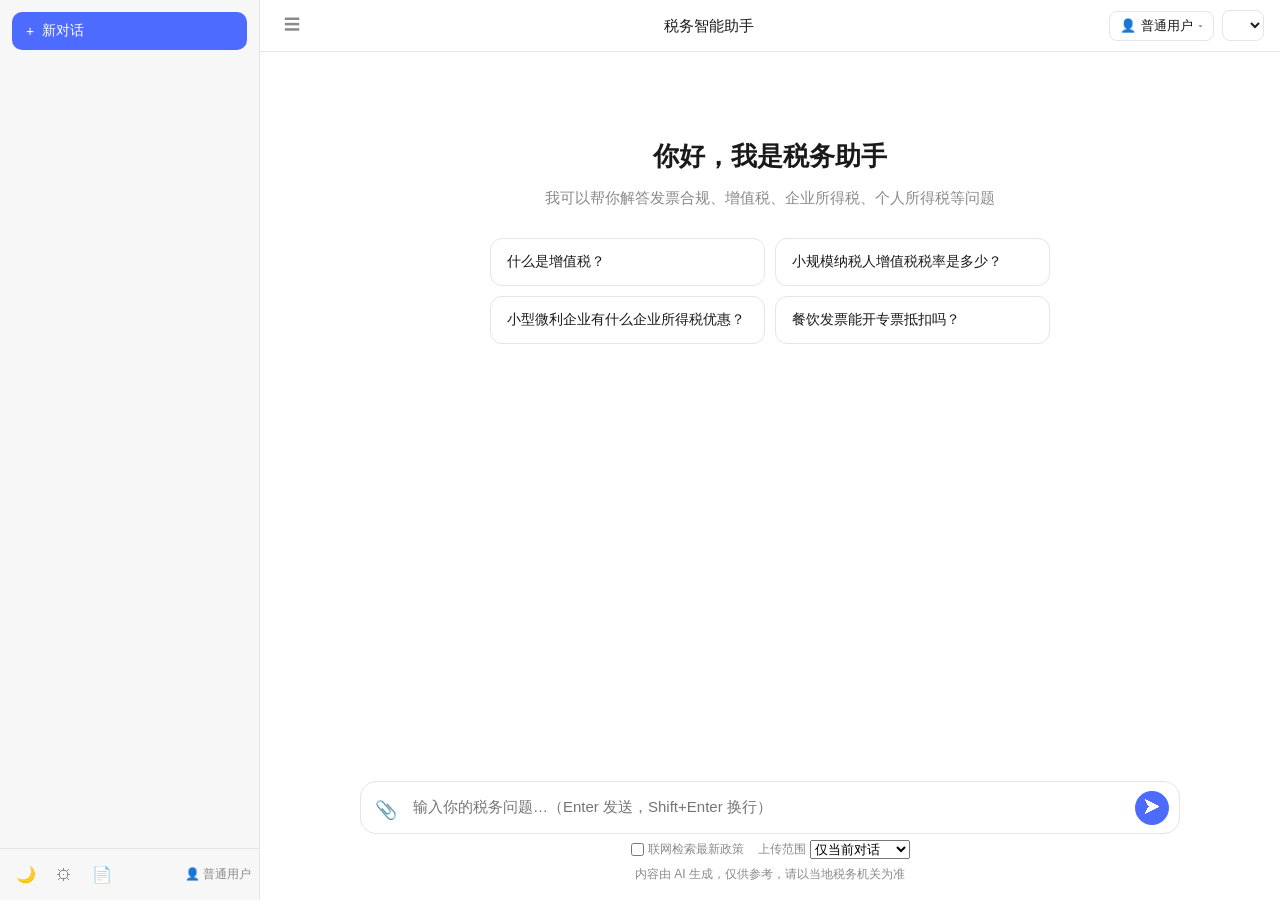
==== web/templates/index.html @ 0458c8ce "更新：完善RAG，增加条件边，人工审核" ====
<!DOCTYPE html>
<html lang="zh-CN" data-theme="light">
<head>
    <meta charset="UTF-8">
    <meta name="viewport" content="width=device-width, initial-scale=1.0, viewport-fit=cover">
    <title>TaxAgent · 智能税务助手</title>
    <style>
        :root {
            --primary: #4d6bfe;
            --primary-soft: #eef0ff;
            --bg: #ffffff;
            --bg-sidebar: #f7f7f8;
            --bg-chat: #ffffff;
            --text: #1a1a1a;
            --text-dim: #8a8a8a;
            --border: #e5e5e5;
            --bubble-user: #eef0ff;
            --hover: #ececec;
            --code-bg: #1e1e1e;
            --code-text: #d4d4d4;
        }
        [data-theme="dark"] {
            --primary: #4d6bfe;
            --primary-soft: #2a2f4a;
            --bg: #1a1a1a;
            --bg-sidebar: #212121;
            --bg-chat: #1a1a1a;
            --text: #ececec;
            --text-dim: #9a9a9a;
            --border: #333;
            --bubble-user: #2a2f4a;
            --hover: #2a2a2a;
            --code-bg: #111;
            --code-text: #d4d4d4;
        }
        * { box-sizing: border-box; margin: 0; padding: 0; }
        html, body { height: 100%; }
        body {
            font-family: -apple-system, BlinkMacSystemFont, "Segoe UI", "PingFang SC", "Microsoft YaHei", sans-serif;
            background: var(--bg);
            color: var(--text);
            height: 100%;
            overflow: hidden;
            font-size: 15px;
            line-height: 1.6;
        }
        .app { display: flex; height: 100%; }

        /* ---------- 侧边栏 ---------- */
        .sidebar {
            width: 260px;
            flex-shrink: 0;
            background: var(--bg-sidebar);
            border-right: 1px solid var(--border);
            display: flex;
            flex-direction: column;
            transition: margin-left .2s ease;
        }
        .sidebar.collapsed { margin-left: -260px; }
        .sidebar-header { padding: 12px; }
        .new-chat-btn {
            width: 100%;
            display: flex;
            align-items: center;
            gap: 8px;
            padding: 10px 14px;
            background: var(--primary);
            color: #fff;
            border: none;
            border-radius: 10px;
            cursor: pointer;
            font-size: 14px;
            font-weight: 500;
        }
        .new-chat-btn:hover { filter: brightness(1.05); }
        .conv-list { flex: 1; overflow-y: auto; padding: 4px 8px; }
        .conv-group-label { font-size: 12px; color: var(--text-dim); padding: 12px 8px 4px; }
        .conv-item {
            position: relative;
            display: flex;
            align-items: center;
            padding: 9px 10px;
            border-radius: 8px;
            cursor: pointer;
            color: var(--text);
            font-size: 14px;
            white-space: nowrap;
            overflow: hidden;
            text-overflow: ellipsis;
        }
        .conv-item:hover { background: var(--hover); }
        .conv-item.active { background: var(--primary-soft); }
        .conv-item .conv-title { flex: 1; overflow: hidden; text-overflow: ellipsis; }
        .conv-item .conv-actions { display: none; gap: 2px; }
        .conv-item:hover .conv-actions { display: flex; }
        .conv-item .conv-actions button {
            background: transparent; border: none; cursor: pointer;
            color: var(--text-dim); font-size: 13px; padding: 2px 4px; border-radius: 4px;
        }
        .conv-item .conv-actions button:hover { background: var(--border); color: var(--text); }
        .sidebar-footer {
            border-top: 1px solid var(--border);
            padding: 8px;
            display: flex;
            align-items: center;
            gap: 4px;
        }
        .icon-btn {
            background: transparent; border: none; cursor: pointer;
            color: var(--text-dim); font-size: 16px; padding: 8px; border-radius: 8px;
            display: flex; align-items: center; gap: 6px;
        }
        .icon-btn:hover { background: var(--hover); color: var(--text); }
        .sidebar-footer .spacer { flex: 1; }

        /* ---------- 主区域 ---------- */
        .main { flex: 1; display: flex; flex-direction: column; min-width: 0; }
        .main-header {
            height: 52px;
            flex-shrink: 0;
            display: flex;
            align-items: center;
            gap: 8px;
            padding: 0 16px;
            border-bottom: 1px solid var(--border);
        }
        .main-title { flex: 1; text-align: center; font-size: 15px; font-weight: 500; overflow: hidden; text-overflow: ellipsis; white-space: nowrap; }
        .model-select {
            padding: 6px 10px; border-radius: 8px; border: 1px solid var(--border);
            background: var(--bg); color: var(--text); font-size: 13px; cursor: pointer;
        }

        /* ---------- 聊天区 ---------- */
        .chat { flex: 1; overflow-y: auto; padding: 24px 16px; scroll-behavior: auto; }
        .chat-inner { max-width: 820px; margin: 0 auto; }
        .welcome { max-width: 820px; margin: 60px auto 0; text-align: center; }
        .welcome h2 { font-size: 26px; margin-bottom: 8px; }
        .welcome p { color: var(--text-dim); margin-bottom: 28px; }
        .suggestion-grid { display: grid; grid-template-columns: repeat(2, 1fr); gap: 10px; max-width: 560px; margin: 0 auto; }
        .suggestion-card {
            padding: 14px 16px; border: 1px solid var(--border); border-radius: 12px;
            cursor: pointer; text-align: left; font-size: 14px; color: var(--text);
            background: var(--bg);
        }
        .suggestion-card:hover { border-color: var(--primary); background: var(--primary-soft); }

        .message { display: flex; flex-direction: column; margin-bottom: 20px; }
        .message.user { align-items: flex-end; }
        .message.assistant { align-items: flex-start; }
        .message .bubble {
            max-width: 78%;
            padding: 10px 14px;
            border-radius: 14px;
            font-size: 15px;
            line-height: 1.6;
            overflow-wrap: break-word;
            word-break: break-word;
        }
        .message.user .bubble { background: var(--bubble-user); border-bottom-right-radius: 4px; max-width: 78%; }
        .message.assistant .bubble { background: transparent; padding-left: 0; padding-right: 0; width: 100%; max-width: 100%; }

        /* 消息操作按钮：位于消息底部独立一行，小符号，不挤占气泡 */
        .msg-actions {
            display: flex;
            gap: 2px;
            margin-top: 2px;
            opacity: 0;
            transition: opacity .15s;
            width: 100%;
        }
        .message:hover .msg-actions { opacity: 1; }
        .message.user .msg-actions { justify-content: flex-end; }
        .message.assistant .msg-actions { justify-content: flex-start; }
        .msg-actions button {
            background: transparent; border: none; cursor: pointer;
            color: var(--text-dim); font-size: 11px; padding: 3px 7px; border-radius: 5px;
        }
        .msg-actions button:hover { background: var(--hover); color: var(--text); }

        /* ---------- markdown 元素 ---------- */
        .bubble p { margin: 6px 0; }
        .bubble h1, .bubble h2, .bubble h3 { margin: 14px 0 6px; font-weight: 600; }
        .bubble h1 { font-size: 20px; } .bubble h2 { font-size: 17px; } .bubble h3 { font-size: 15px; }
        .bubble ul, .bubble ol { margin: 6px 0; padding-left: 22px; }
        .bubble li { margin: 3px 0; }
        .bubble code.inline {
            background: var(--hover); padding: 1px 5px; border-radius: 4px;
            font-family: 'Consolas', 'Monaco', monospace; font-size: 13px;
        }
        .bubble table { border-collapse: collapse; margin: 10px 0; width: 100%; font-size: 14px; }
        .bubble th, .bubble td { border: 1px solid var(--border); padding: 6px 10px; text-align: left; }
        .bubble th { background: var(--bg-sidebar); font-weight: 600; }
        .bubble blockquote { border-left: 3px solid var(--primary); padding-left: 12px; color: var(--text-dim); margin: 8px 0; }
        .code-block { margin: 10px 0; border-radius: 10px; overflow: hidden; background: var(--code-bg); }
        .code-header {
            display: flex; justify-content: space-between; align-items: center;
            padding: 6px 12px; background: rgba(255,255,255,.06); color: #aaa; font-size: 12px;
        }
        .code-copy { background: transparent; border: none; color: #aaa; cursor: pointer; font-size: 12px; padding: 2px 6px; border-radius: 4px; }
        .code-copy:hover { color: #fff; background: rgba(255,255,255,.1); }
        .code-block pre { margin: 0; padding: 12px 14px; overflow-x: auto; }
        .code-block code { color: var(--code-text); font-family: 'Consolas', 'Monaco', monospace; font-size: 13px; line-height: 1.5; }
        .think-panel { border: 1px solid var(--border); border-radius: 10px; margin: 10px 0; overflow: hidden; }
        .think-toggle { width: 100%; text-align: left; padding: 8px 14px; background: var(--bg-sidebar); border: none; cursor: pointer; color: var(--text-dim); font-size: 13px; }
        .think-body { padding: 10px 14px; color: var(--text-dim); font-size: 13px; white-space: pre-wrap; display: none; border-top: 1px solid var(--border); }
        .think-body.open { display: block; }

        /* ---------- 输入区 ---------- */
        .composer { flex-shrink: 0; padding: 12px 16px 16px; }
        .composer-inner { max-width: 820px; margin: 0 auto; position: relative; }
        .composer-box {
            display: flex; align-items: flex-end; gap: 8px;
            border: 1px solid var(--border); border-radius: 16px;
            padding: 8px 10px; background: var(--bg);
        }
        .composer-box:focus-within { border-color: var(--primary); }
        .attach-btn { background: transparent; border: none; cursor: pointer; color: var(--text-dim); font-size: 18px; padding: 4px; }
        .attach-btn:hover { color: var(--text); }
        .composer textarea {
            flex: 1; border: none; outline: none; resize: none; background: transparent;
            color: var(--text); font-family: inherit; font-size: 15px; line-height: 1.5;
            max-height: 200px; padding: 6px 4px;
        }
        .send-btn {
            background: var(--primary); color: #fff; border: none; cursor: pointer;
            width: 34px; height: 34px; border-radius: 50%; font-size: 16px;
            display: flex; align-items: center; justify-content: center; flex-shrink: 0;
        }
        .send-btn.stop { background: #e5484d; border-radius: 8px; font-size: 14px; }
        .send-btn:disabled { background: #ccc; cursor: not-allowed; }
        .composer-hint { text-align: center; font-size: 12px; color: var(--text-dim); margin-top: 6px; }
        .source-filter { display: flex; gap: 14px; justify-content: center; margin-top: 6px; font-size: 12px; color: var(--text-dim); }
        .source-filter label { cursor: pointer; display: flex; align-items: center; gap: 4px; }
        .source-filter input { accent-color: var(--primary); }
        .back-to-bottom {
            position: absolute; bottom: 130px; left: 50%; transform: translateX(-50%);
            background: var(--bg); border: 1px solid var(--border); border-radius: 20px;
            padding: 6px 14px; cursor: pointer; color: var(--text); font-size: 13px;
            box-shadow: 0 2px 8px rgba(0,0,0,.08); display: none; z-index: 10;
        }
        .typing-cursor::after { content: '▍'; animation: blink .8s infinite; color: var(--primary); }
        @keyframes blink { 0%,100% { opacity: 1; } 50% { opacity: 0; } }

        .toast {
            position: fixed; top: 20px; left: 50%; transform: translateX(-50%);
            background: #323232; color: #fff; padding: 8px 20px; border-radius: 8px;
            font-size: 13px; z-index: 2000; display: none;
        }
        .toast.error { background: #e5484d; }

        /* 角色徽章 & 下拉 */
        .role-badge-wrapper { position: relative; }
        .role-badge {
            display: flex; align-items: center; gap: 5px;
            padding: 5px 10px; border-radius: 8px;
            border: 1px solid var(--border); background: var(--bg);
            color: var(--text); font-size: 13px; cursor: pointer;
            white-space: nowrap;
        }
        .role-badge:hover { background: var(--hover); }
        .role-badge.admin { border-color: #e6a817; background: #fff8e6; }
        [data-theme="dark"] .role-badge.admin { background: #2a2510; }
        .role-arrow { font-size: 10px; color: var(--text-dim); }
        .role-dropdown {
            display: none; position: absolute; top: 100%; right: 0;
            margin-top: 4px; min-width: 150px;
            background: var(--bg); border: 1px solid var(--border);
            border-radius: 10px; box-shadow: 0 4px 16px rgba(0,0,0,.12);
            z-index: 100; overflow: hidden;
        }
        .role-dropdown.show { display: block; }
        .role-option {
            padding: 10px 14px; font-size: 13px; cursor: pointer;
            display: flex; align-items: center; gap: 6px;
        }
        .role-option:hover { background: var(--hover); }
        .role-option.active { background: var(--primary-soft); font-weight: 500; }

        /* 设置弹窗 */
        .modal-overlay { display: none; position: fixed; inset: 0; background: rgba(0,0,0,.45); z-index: 1000; justify-content: center; align-items: center; }
        .modal-overlay.show { display: flex; }
        .modal { background: var(--bg); border-radius: 14px; padding: 24px; width: 480px; max-height: 82vh; overflow-y: auto; color: var(--text); }
        .modal h3 { font-size: 17px; margin-bottom: 16px; }
        .modal .section-title { font-size: 14px; font-weight: 600; margin: 14px 0 8px; }
        .modal label { display: block; font-size: 13px; color: var(--text-dim); margin: 8px 0 4px; }
        .modal input, .modal select { width: 100%; padding: 8px 10px; border: 1px solid var(--border); border-radius: 8px; font-size: 13px; background: var(--bg); color: var(--text); margin-bottom: 4px; }
        .modal .btn-row { display: flex; gap: 10px; justify-content: flex-end; margin-top: 18px; }
        .modal .btn { padding: 8px 18px; border-radius: 8px; border: none; cursor: pointer; font-size: 13px; }
        .modal .btn-primary { background: var(--primary); color: #fff; }
        .modal .btn-cancel { background: var(--hover); color: var(--text); }

        /* 移动端：侧边栏变抽屉 */
        .sidebar-backdrop { display: none; }
        @media (max-width: 768px) {
            .sidebar { position: fixed; left: 0; top: 0; bottom: 0; z-index: 500; margin-left: 0; }
            .sidebar.collapsed { margin-left: -260px; }
            .sidebar-backdrop.show { display: block; position: fixed; inset: 0; background: rgba(0,0,0,.4); z-index: 400; }
            .composer { padding-bottom: calc(12px + env(safe-area-inset-bottom)); }
            .suggestion-grid { grid-template-columns: 1fr; }
        }
    </style>
</head>
<body>
    <div class="app">
        <!-- 侧边栏 -->
        <aside class="sidebar" id="sidebar">
            <div class="sidebar-header">
                <button class="new-chat-btn" onclick="newConversation()">
                    <span>+</span> 新对话
                </button>
            </div>
            <div class="conv-list" id="conv-list"></div>
            <div class="sidebar-footer">
                <button class="icon-btn" id="theme-btn" onclick="toggleTheme()" title="切换主题">🌙</button>
                <button class="icon-btn" id="settings-btn" onclick="showSettings()" title="模型配置">⚙</button>
                <button class="icon-btn" onclick="location.href='/knowledge?session_id='+encodeURIComponent(currentSessionId)" title="我的文档：浏览与删除">📄</button>
                <span class="spacer"></span>
                <span style="font-size:12px;color:var(--text-dim)" id="me-label">👤 普通用户</span>
            </div>
        </aside>
        <div class="sidebar-backdrop" id="sidebar-backdrop" onclick="toggleSidebar(false)"></div>

        <!-- 主区域 -->
        <main class="main">
            <header class="main-header">
                <button class="icon-btn" onclick="toggleSidebar()" title="折叠侧边栏">☰</button>
                <div class="main-title" id="main-title">税务智能助手</div>
                <div class="role-badge-wrapper">
                    <button class="role-badge" id="role-badge" onclick="toggleRoleMenu(event)" title="点击切换用户/管理员模式">
                        <span id="role-icon">👤</span> <span id="role-label">普通用户</span> <span class="role-arrow">▾</span>
                    </button>
                    <div class="role-dropdown" id="role-dropdown">
                        <div class="role-option" data-role="user" onclick="switchRole('user')">👤 普通用户</div>
                        <div class="role-option" data-role="admin" onclick="switchRole('admin')">🛡️ 管理员</div>
                    </div>
                </div>
                <select class="model-select" id="model-select" onchange="onModelChange()"></select>
            </header>

            <div class="chat" id="chat">
                <div class="chat-inner" id="chat-inner">
                    <div class="welcome" id="welcome">
                        <h2>你好，我是税务助手</h2>
                        <p>我可以帮你解答发票合规、增值税、企业所得税、个人所得税等问题</p>
                        <div class="suggestion-grid" id="suggestion-grid"></div>
                    </div>
                </div>
            </div>
            <button class="back-to-bottom" id="back-to-bottom" onclick="scrollToBottom()">↓ 回到底部</button>

            <div class="composer" id="composer">
                <div class="composer-inner">
                    <div id="workflow-panel" hidden style="padding:10px;border:1px solid var(--border);border-radius:10px;margin-bottom:8px"></div>
                    <div class="composer-box" id="composer-box">
                        <button class="attach-btn" id="attach-btn" onclick="document.getElementById('file-input').click()" title="上传文件">📎</button>
                        <textarea id="user-input" rows="1" placeholder="输入你的税务问题…（Enter 发送，Shift+Enter 换行）"></textarea>
                        <input type="file" id="file-input" multiple hidden onchange="handleFiles(this.files)">
                        <button class="send-btn" id="send-btn" onclick="sendMessage()">➤</button>
                    </div>
                    <div class="source-filter">
                        <label><input type="checkbox" id="chk-web" onchange="updateSourceTypes()"> 联网检索最新政策</label>
                        <label>上传范围 <select id="upload-scope"><option value="session">仅当前对话</option><option value="global">我的所有对话</option></select></label>
                    </div>
                    <div class="composer-hint">内容由 AI 生成，仅供参考，请以当地税务机关为准</div>
                </div>
            </div>
        </main>
    </div>

    <div class="toast" id="toast"></div>

    <!-- 设置弹窗 -->
    <div class="modal-overlay" id="settings-modal">
        <div class="modal">
            <h3>⚙ 模型配置</h3>
            <div class="section-title">LLM 对话模型</div>
            <label>模型 ID（可自定义）</label><input id="cfg-llm-model" list="llm-models" placeholder="填写服务商提供的模型 ID"><datalist id="llm-models"></datalist>
            <label>API Key</label><input id="cfg-llm-key" type="password" placeholder="留空则不修改" autocomplete="off">
            <label>Base URL</label><input id="cfg-llm-url" type="text" placeholder="https://open.bigmodel.cn/api/paas/v4/">
            <div class="section-title">Embedding 向量模型</div>
            <label>模型 ID（可自定义，需与现有索引维度一致）</label><input id="cfg-emb-model" list="emb-models"><datalist id="emb-models"></datalist>
            <label>API Key</label><input id="cfg-emb-key" type="password" placeholder="留空则不修改" autocomplete="off">
            <label>Base URL</label><input id="cfg-emb-url" type="text" placeholder="https://api.siliconflow.cn/v1">
            <label>访问 Token（自定义鉴权时填写，留空使用演示 Token）</label><input id="cfg-auth-token" type="password" autocomplete="off">
            <p style="font-size:12px;color:var(--text-dim)">模型设置对当前服务所有会话生效；API Key 留空保留原值。</p>
            <div class="section-title" style="border-top:1px solid var(--border);padding-top:14px;margin-top:14px">🔑 身份认证 Token</div>
            <label>普通用户 Token</label><input id="cfg-user-token" type="password" autocomplete="off" placeholder="test_token_123">
            <label>管理员 Token</label><input id="cfg-admin-token" type="password" autocomplete="off" placeholder="admin_token_456">
            <p style="font-size:12px;color:var(--text-dim);margin-top:4px">当前模式：<span id="cfg-current-role">—</span> — 保存后，在页面顶部角色按钮切换即可生效</p>
            <div class="btn-row">
                <button class="btn btn-cancel" onclick="closeSettings()">取消</button>
                <button class="btn btn-primary" onclick="saveSettings()">保存</button>
            </div>
        </div>
    </div>

    <script>
        // ====== 角色/Token 管理 ======
        const DEFAULT_USER_TOKEN = 'test_token_123';
        const DEFAULT_ADMIN_TOKEN = 'admin_token_456';
        let currentRole = sessionStorage.getItem('tax_agent_role') || 'user';

        function getTokenForRole(role) {
            const stored = sessionStorage.getItem('tax_agent_' + role + '_token');
            return stored || (role === 'admin' ? DEFAULT_ADMIN_TOKEN : DEFAULT_USER_TOKEN);
        }
        function getAuthToken() {
            return 'Bearer ' + getTokenForRole(currentRole);
        }
        let AUTH_TOKEN = getAuthToken();
        const chat = document.getElementById('chat');
        const chatInner = document.getElementById('chat-inner');
        const userInput = document.getElementById('user-input');
        const sendBtn = document.getElementById('send-btn');

        let currentSessionId = localStorage.getItem('tax_agent_session_id') || 'session_' + Date.now();
        let selectedSourceTypes = ['default', 'user_upload'];
        let abortController = null;
        let autoScroll = true;
        let streaming = false;
        let pendingWorkflow = null;

        function showWorkflow(data) {
            pendingWorkflow = data.pending || null;
            const panel = document.getElementById('workflow-panel');
            panel.replaceChildren();
            panel.hidden = !pendingWorkflow && !(data.artifacts || []).length;
            if (pendingWorkflow) {
                const title = document.createElement('strong');
                title.textContent = pendingWorkflow.kind === 'approval' ? '等待人工审批：' + pendingWorkflow.title : '请补充信息：' + pendingWorkflow.question;
                panel.appendChild(title);
                const preview = document.createElement('pre');
                preview.textContent = pendingWorkflow.preview || '';
                preview.style.cssText = 'white-space:pre-wrap;max-height:160px;overflow:auto';
                panel.appendChild(preview);
                const notice = document.createElement('p'); notice.textContent = pendingWorkflow.notice;
                panel.appendChild(notice);
                if (pendingWorkflow.kind === 'approval') {
                    panel.appendChild(makeActionBtn('批准生成', () => resumeApproval(true)));
                    panel.appendChild(makeActionBtn('拒绝并终止', () => resumeApproval(false)));
                }
            }
            for (const item of data.artifacts || []) {
                panel.appendChild(makeActionBtn('下载：' + item.title, () => downloadArtifact(item.id)));
            }
        }
        async function refreshWorkflow() {
            const sid = currentSessionId;
            const resp = await fetch(`/api/conversations/${encodeURIComponent(sid)}/workflow`, {headers:{Authorization:AUTH_TOKEN}});
            if (sid !== currentSessionId) return;
            if (resp.status === 404) { showWorkflow({}); return; }
            if (!resp.ok) { const error = await resp.json(); throw new Error(error.detail || '读取工作流失败'); }
            showWorkflow(await resp.json());
        }
        async function resumeApproval(approved) {
            if (streaming || !pendingWorkflow) return;
            const sid = currentSessionId, pause = pendingWorkflow;
            streaming = true;
            const panel = document.getElementById('workflow-panel');
            panel.querySelectorAll('button').forEach(b => b.disabled = true);
            try {
                const resp = await fetch(`/api/conversations/${encodeURIComponent(sid)}/resume`, {
                    method:'POST', headers:{Authorization:AUTH_TOKEN,'Content-Type':'application/json'},
                    body:JSON.stringify({id:pause.id,value:approved})});
                const data = await resp.json();
                if (!resp.ok) throw new Error(data.detail || '审批处理失败');
                if (sid === currentSessionId) {
                    const msg = appendMessage('assistant', data.answer);
                    msg.bubble.innerHTML = renderMarkdown(data.answer);
                    showWorkflow(data);
                }
            } catch (error) { showToast(error.message, true); }
            finally { streaming = false; panel.querySelectorAll('button').forEach(b => b.disabled = false); loadConversations(); }
        }
        async function downloadArtifact(id) {
            try {
                const resp = await fetch(`/api/conversations/${encodeURIComponent(currentSessionId)}/artifacts/${encodeURIComponent(id)}`, {headers:{Authorization:AUTH_TOKEN}});
                if (!resp.ok) { const error = await resp.json(); throw new Error(error.detail || '下载失败'); }
                const url = URL.createObjectURL(await resp.blob());
                const a = document.createElement('a'); a.href = url; a.download = 'filing-draft.json'; a.click();
                setTimeout(() => URL.revokeObjectURL(url), 1000);
            } catch (error) { showToast(error.message, true); }
        }

        // ---------- 主题 ----------
        function initTheme() {
            const t = localStorage.getItem('tax_agent_theme') || 'light';
            document.documentElement.dataset.theme = t;
            document.getElementById('theme-btn').textContent = t === 'dark' ? '☀️' : '🌙';
        }
        function toggleTheme() {
            const cur = document.documentElement.dataset.theme;
            const next = cur === 'dark' ? 'light' : 'dark';
            document.documentElement.dataset.theme = next;
            localStorage.setItem('tax_agent_theme', next);
            document.getElementById('theme-btn').textContent = next === 'dark' ? '☀️' : '🌙';
        }

        // ---------- 侧边栏 ----------
        function toggleSidebar(force) {
            const sb = document.getElementById('sidebar');
            const backdrop = document.getElementById('sidebar-backdrop');
            const next = force !== undefined ? force : sb.classList.contains('collapsed');
            sb.classList.toggle('collapsed', !next);
            backdrop.classList.toggle('show', next);
        }

        // ---------- 提示 ----------
        function showToast(msg, isError) {
            const t = document.getElementById('toast');
            t.textContent = msg;
            t.className = 'toast' + (isError ? ' error' : '');
            t.style.display = 'block';
            setTimeout(() => { t.style.display = 'none'; }, 2500);
        }

        // ---------- 欢迎页推荐 ----------
        const SUGGESTIONS = ['什么是增值税？', '小规模纳税人增值税税率是多少？', '小型微利企业有什么企业所得税优惠？', '餐饮发票能开专票抵扣吗？'];
        function renderSuggestions() {
            const grid = document.getElementById('suggestion-grid');
            grid.innerHTML = SUGGESTIONS.map(q =>
                `<button class="suggestion-card" onclick="askSuggestion(this.textContent)">${q}</button>`
            ).join('');
        }
        function askSuggestion(q) {
            userInput.value = q;
            sendMessage();
        }

        // ---------- 自动滚动 ----------
        chat.addEventListener('scroll', () => {
            const nearBottom = chat.scrollHeight - chat.scrollTop - chat.clientHeight < 80;
            autoScroll = nearBottom;
            document.getElementById('back-to-bottom').style.display = nearBottom ? 'none' : 'block';
        });
        function scrollToBottom() {
            chat.scrollTop = chat.scrollHeight;
            document.getElementById('back-to-bottom').style.display = 'none';
            autoScroll = true;
        }

        // ---------- 输入框自适应 ----------
        userInput.addEventListener('input', () => {
            userInput.style.height = 'auto';
            userInput.style.height = Math.min(userInput.scrollHeight, 200) + 'px';
        });
        userInput.addEventListener('keydown', e => {
            if (e.key === 'Enter' && !e.shiftKey) { e.preventDefault(); sendMessage(); }
        });

        // ---------- 消息渲染 ----------
        function appendMessage(role, text) {
            const welcome = document.getElementById('welcome');
            if (welcome) welcome.remove();
            const wrap = document.createElement('div');
            wrap.className = 'message ' + role;
            const bubble = document.createElement('div');
            bubble.className = 'bubble';
            if (role === 'user') {
                bubble.textContent = text;
            } else {
                bubble.textContent = text || '';
            }
            wrap.appendChild(bubble);
            chatInner.appendChild(wrap);
            if (autoScroll) scrollToBottom();
            return { wrap, bubble };
        }

        // 消息操作按钮：底部独立一行，小符号，不挤占气泡
        function addMessageActions(wrap, role, text) {
            if (!wrap || wrap.querySelector('.msg-actions')) return;
            const actions = document.createElement('div');
            actions.className = 'msg-actions';
            if (text && text.trim()) {
                actions.appendChild(makeActionBtn('复制', () => copyText(text)));
            }
            if (role === 'user') {
                if (text && text.trim()) {
                    actions.appendChild(makeActionBtn('修改', () => { userInput.value = text; userInput.focus(); userInput.dispatchEvent(new Event('input')); }));
                }
                actions.appendChild(makeActionBtn('撤回', () => retractMessage(wrap)));
            } else {
                if (lastUserQuery()) {
                    actions.appendChild(makeActionBtn('重新生成', () => regenerate(wrap)));
                }
            }
            if (actions.children.length > 0) {
                wrap.appendChild(actions);
            }
        }
        function makeActionBtn(label, onClick) {
            const b = document.createElement('button');
            b.textContent = label;
            b.onclick = onClick;
            return b;
        }
        function copyText(text) {
            if (navigator.clipboard && navigator.clipboard.writeText) {
                navigator.clipboard.writeText(text).then(() => showToast('已复制')).catch(() => fallbackCopy(text));
            } else { fallbackCopy(text); }
        }
        function fallbackCopy(text) {
            const ta = document.createElement('textarea');
            ta.value = text; ta.style.position = 'fixed'; ta.style.opacity = '0';
            document.body.appendChild(ta); ta.select();
            try { document.execCommand('copy'); } catch (e) {}
            document.body.removeChild(ta); showToast('已复制');
        }
        async function retractMessage(userWrap) {
            try {
                const response = await fetch(`/api/conversations/${currentSessionId}/messages/last`, {
                    method: 'DELETE',
                    headers: { 'Authorization': AUTH_TOKEN },
                });
                if (!response.ok) { const error = await response.json(); throw new Error(error.detail || '撤回失败'); }
            } catch (e) { /* 后端确认成功后才移除 DOM */ showToast(e.message || '撤回失败', true); return; }
            let next = userWrap.nextElementSibling;
            while (next && next.classList && next.classList.contains('message')) {
                const after = next.nextElementSibling;
                if (next.classList.contains('assistant')) { next.remove(); break; }
                next = after;
            }
            userWrap.remove();
        }
        function regenerate(assistantWrap) {
            const q = lastUserQuery();
            if (!q) { showToast('没有可重新生成的问题', true); return; }
            assistantWrap.remove();
            userInput.value = q;
            sendMessage();
        }
        function lastUserQuery() {
            const bubbles = chatInner.querySelectorAll('.message.user .bubble');
            return bubbles.length ? bubbles[bubbles.length - 1].textContent : '';
        }

        // ---------- markdown 渲染 ----------
        function escapeHtml(s) {
            return s.replace(/&/g, '&amp;').replace(/</g, '&lt;').replace(/>/g, '&gt;');
        }
        function renderInline(text) {
            let lines = text.split('\n');
            let out = [];
            let inList = null;
            for (let lineIndex = 0; lineIndex < lines.length; lineIndex++) {
                const line = lines[lineIndex];
                const trimmed = line.trim();
                if (/^\|/.test(trimmed) && /^\|\s*:?-{3,}/.test((lines[lineIndex + 1] || '').trim())) {
                    if (inList) { out.push(inList === 'ul' ? '</ul>' : '</ol>'); inList = null; }
                    const cells = row => row.trim().replace(/^\|/, '').replace(/\|$/, '').split('|').map(s => s.trim());
                    const headers = cells(line);
                    out.push('<table><thead><tr>' + headers.map(s => '<th>' + inlineMarkup(s) + '</th>').join('') + '</tr></thead><tbody>');
                    lineIndex++; // 已解析的分隔行不作为正文。
                    while (lineIndex + 1 < lines.length && /^\|/.test(lines[lineIndex + 1].trim())) {
                        const row = cells(lines[++lineIndex]);
                        out.push('<tr>' + headers.map((_, i) => '<td>' + inlineMarkup(row[i] || '') + '</td>').join('') + '</tr>');
                    }
                    out.push('</tbody></table>');
                    continue;
                }
                if (/^```/.test(trimmed)) { out.push(''); continue; }
                if (/^###\s+/.test(trimmed)) { out.push('<h3>' + inlineMarkup(trimmed.replace(/^###\s+/, '')) + '</h3>'); continue; }
                if (/^##\s+/.test(trimmed)) { out.push('<h2>' + inlineMarkup(trimmed.replace(/^##\s+/, '')) + '</h2>'); continue; }
                if (/^#\s+/.test(trimmed)) { out.push('<h1>' + inlineMarkup(trimmed.replace(/^#\s+/, '')) + '</h1>'); continue; }
                if (/^[-*]\s+/.test(trimmed)) {
                    if (inList !== 'ul') { out.push('<ul>'); inList = 'ul'; }
                    out.push('<li>' + inlineMarkup(trimmed.replace(/^[-*]\s+/, '')) + '</li>');
                    continue;
                }
                if (/^\d+\.\s+/.test(trimmed)) {
                    if (inList !== 'ol') { out.push('<ol>'); inList = 'ol'; }
                    out.push('<li>' + inlineMarkup(trimmed.replace(/^\d+\.\s+/, '')) + '</li>');
                    continue;
                }
                if (inList) { out.push(inList === 'ul' ? '</ul>' : '</ol>'); inList = null; }
                if (/^\|/.test(trimmed)) { out.push('<p>' + inlineMarkup(line) + '</p>'); continue; }
                if (trimmed === '') { out.push(''); continue; }
                out.push('<p>' + inlineMarkup(line) + '</p>');
            }
            if (inList) out.push(inList === 'ul' ? '</ul>' : '</ol>');
            return out.join('\n');
        }
        function inlineMarkup(s) {
            s = escapeHtml(s);
            s = s.replace(/`([^`]+)`/g, '<code class="inline">$1</code>');
            s = s.replace(/\*\*([^*]+)\*\*/g, '<strong>$1</strong>');
            return s;
        }
        function renderMarkdown(text) {
            if (!text) return '';
            const parts = text.split('```');
            let out = '';
            for (let i = 0; i < parts.length; i++) {
                if (i % 2 === 1) {
                    let code = parts[i];
                    let lang = '';
                    const nl = code.indexOf('\n');
                    if (nl !== -1) { lang = code.slice(0, nl).trim(); code = code.slice(nl + 1); }
                    out += `<div class="code-block"><div class="code-header"><span>${escapeHtml(lang || 'code')}</span><button class="code-copy">复制</button></div><pre><code>${escapeHtml(code)}</code></pre></div>`;
                } else {
                    out += renderInline(parts[i]);
                }
            }
            return out;
        }

        // 代码块复制（事件委托）
        chatInner.addEventListener('click', e => {
            if (e.target.classList && e.target.classList.contains('code-copy')) {
                const code = e.target.closest('.code-block').querySelector('code').textContent;
                copyText(code);
            }
        });

        // ---------- 联网检索 ----------
        function updateSourceTypes() {
            const webChecked = document.getElementById('chk-web')?.checked || false;
            selectedSourceTypes = ['default', 'user_upload'];
            if (webChecked) selectedSourceTypes.push('web_search');
        }

        // ---------- 发送 ----------
        async function sendMessage() {
            if (streaming) { abortController && abortController.abort(); return; }
            if (pendingWorkflow?.kind === 'approval') { showToast('请先批准或拒绝待审批操作', true); return; }
            const text = userInput.value.trim();
            if (!text) return;
            userInput.value = '';
            userInput.style.height = 'auto';

            const userMsg = appendMessage('user', text);
            addMessageActions(userMsg.wrap, 'user', text);

            const assistantMsg = appendMessage('assistant', '');
            assistantMsg.bubble.classList.add('typing-cursor');
            let answerText = '';
            let thinkText = '';
            let thinkPanel = null;

            streaming = true;
            abortController = new AbortController();
            sendBtn.textContent = '■';
            sendBtn.classList.add('stop');

            try {
                // 本轮联网直接由后端编排器处理，避免向量入库失败导致搜索失效。

                const resp = await fetch('/api/chat/stream', {
                    method: 'POST',
                    headers: { 'Content-Type': 'application/json', 'Authorization': AUTH_TOKEN },
                    body: JSON.stringify({ user_id: 'web_user', query: text, session_id: currentSessionId, source_types: selectedSourceTypes, web_search: document.getElementById('chk-web').checked }),
                    signal: abortController.signal,
                });
                loadConversations();
                if (!resp.ok) { const error = await resp.json(); throw new Error(error.detail || `HTTP ${resp.status}`); }

                const reader = resp.body.getReader();
                const decoder = new TextDecoder();
                let buffer = '';

                while (true) {
                    const { done, value } = await reader.read();
                    if (done) break;
                    buffer += decoder.decode(value, { stream: true });
                    const events = buffer.split('\n\n');
                    buffer = events.pop();
                    for (const raw of events) {
                        if (!raw.trim()) continue;
                        let type = 'message', dataStr = '';
                        for (const line of raw.split('\n')) {
                            if (line.startsWith('event:')) type = line.slice(6).trim();
                            else if (line.startsWith('data:')) dataStr = line.slice(5).trim();
                        }
                        if (type === 'status') {
                            if (!answerText) assistantMsg.bubble.textContent = JSON.parse(dataStr).text || '处理中…';
                        } else if (type === 'token' || type === 'answer') {
                            try {
                                const p = JSON.parse(dataStr);
                                answerText = type === 'answer' ? (p.text || '') : answerText + (p.text || '');
                                assistantMsg.bubble.textContent = answerText;
                            } catch (e) { throw new Error('回复数据格式错误，请重试'); }
                            if (autoScroll) scrollToBottom();
                        } else if (type === 'thought') {
                            try { thinkText += JSON.parse(dataStr); } catch (e) { thinkText += dataStr; }
                            if (!thinkPanel) thinkPanel = addThinkPanel(assistantMsg.wrap);
                            thinkPanel.querySelector('.think-body').textContent = thinkText;
                            if (autoScroll) scrollToBottom();
                        } else if (type === 'interrupt') {
                            showWorkflow({pending:JSON.parse(dataStr)});
                        } else if (type === 'error') {
                            let error = dataStr;
                            try { const payload = JSON.parse(dataStr); error = payload.msg || payload; } catch (e) {}
                            answerText += '\n\n⚠️ ' + error;
                        } else if (type === 'done') {
                            // 流式结束
                        }
                    }
                }

                assistantMsg.bubble.classList.remove('typing-cursor');
                assistantMsg.bubble.innerHTML = renderMarkdown(answerText) || '（未返回内容）';
                addMessageActions(assistantMsg.wrap, 'assistant', answerText);

            } catch (err) {
                assistantMsg.bubble.classList.remove('typing-cursor');
                if (err.name !== 'AbortError') {
                    assistantMsg.bubble.textContent = '请求失败：' + err.message;
                } else {
                    assistantMsg.bubble.textContent = (answerText || '') + ' （已停止）';
                }
                addMessageActions(assistantMsg.wrap, 'assistant', answerText);
            } finally {
                streaming = false;
                abortController = null;
                sendBtn.textContent = '➤';
                sendBtn.classList.remove('stop');
                userInput.focus();
                loadConversations();
                refreshWorkflow().catch(error => showToast(error.message, true));
            }
        }

        function addThinkPanel(wrap) {
            const panel = document.createElement('div');
            panel.className = 'think-panel';
            panel.innerHTML = `<button class="think-toggle" onclick="this.nextElementSibling.classList.toggle('open')">🧠 深度思考</button><div class="think-body"></div>`;
            wrap.appendChild(panel);
            return panel;
        }

        // ---------- 会话列表 ----------
        function groupLabel(iso) {
            if (!iso) return '更早';
            const d = new Date(iso);
            const now = new Date();
            const today = new Date(now.getFullYear(), now.getMonth(), now.getDate());
            const yesterday = new Date(today.getTime() - 86400000);
            if (d >= today) return '今天';
            if (d >= yesterday) return '昨天';
            return '更早';
        }
        async function loadConversations() {
            try {
                const resp = await fetch('/api/conversations', { headers: { 'Authorization': AUTH_TOKEN } });
                const data = await resp.json();
                const convs = (data.conversations || []).slice().sort((a, b) => (b.updated_at || '') > (a.updated_at || '') ? 1 : -1);
                const list = document.getElementById('conv-list');
                let html = '';
                let lastGroup = '';
                for (const c of convs) {
                    const g = groupLabel(c.updated_at);
                    if (g !== lastGroup) { html += `<div class="conv-group-label">${g}</div>`; lastGroup = g; }
                    const title = c.title || '新对话';
                    html += `<div class="conv-item${c.session_id === currentSessionId ? ' active' : ''}" onclick="selectConversation('${c.session_id}')">
                        <span class="conv-title">${escapeHtml(title)}</span>
                        <span class="conv-actions">
                            <button onclick="event.stopPropagation(); renameConversation('${c.session_id}')" title="重命名">✏️</button>
                            <button onclick="event.stopPropagation(); deleteConversation('${c.session_id}')" title="删除">🗑</button>
                        </span>
                    </div>`;
                }
                list.innerHTML = html || '<div class="conv-group-label">暂无对话</div>';
            } catch (e) { console.error('加载会话失败', e); }
        }
        async function selectConversation(sessionId) {
            if (streaming) { showToast('请先停止当前回复', true); return; }
            if (sessionId === currentSessionId) return;
            currentSessionId = sessionId;
            showWorkflow({});
            localStorage.setItem('tax_agent_session_id', sessionId);
            chatInner.innerHTML = '';
            document.getElementById('main-title').textContent = '加载中…';
            try {
                const resp = await fetch(`/api/conversations/${sessionId}/messages`, { headers: { 'Authorization': AUTH_TOKEN } });
                const data = await resp.json();
                document.getElementById('main-title').textContent = data.title || '税务智能助手';
                if (data.messages) {
                    for (const m of data.messages) {
                        const msg = appendMessage(m.role === 'user' ? 'user' : 'assistant', m.content);
                        if (m.role === 'assistant') msg.bubble.innerHTML = renderMarkdown(m.content || '');
                        addMessageActions(msg.wrap, m.role === 'user' ? 'user' : 'assistant', m.content || '');
                    }
                }
            } catch (e) { console.error('加载历史失败', e); }
            loadConversations();
            refreshWorkflow().catch(error => showToast(error.message, true));
        }
        function newConversation() {
            if (streaming) { showToast('请先停止当前回复', true); return; }
            showWorkflow({});
            currentSessionId = 'session_' + Date.now();
            localStorage.setItem('tax_agent_session_id', currentSessionId);
            chatInner.innerHTML = `<div class="welcome" id="welcome"><h2>你好，我是税务助手</h2><p>我可以帮你解答发票合规、增值税、企业所得税、个人所得税等问题</p><div class="suggestion-grid" id="suggestion-grid"></div></div>`;
            renderSuggestions();
            document.getElementById('main-title').textContent = '税务智能助手';
            loadConversations();
            userInput.focus();
            toggleSidebar(false);
        }
        async function deleteConversation(sessionId) {
            if (!confirm('确定删除这个对话及其单次文档和向量吗？全局文档会保留。')) return;
            try {
                const response = await fetch(`/api/conversations/${sessionId}`, { method: 'DELETE', headers: { 'Authorization': AUTH_TOKEN } });
                if (!response.ok) { const error = await response.json(); throw new Error(error.detail || '删除未完成'); }
                if (sessionId === currentSessionId) newConversation();
                else loadConversations();
            } catch (e) { showToast('删除失败：' + e.message, true); }
        }
        async function renameConversation(sessionId) {
            const cur = [...document.querySelectorAll('.conv-item')].find(x => x.onclick && x.textContent.includes(sessionId))?.querySelector('.conv-title')?.textContent || '';
            const title = prompt('重命名对话：', cur);
            if (!title || title.trim() === '') return;
            try {
                const resp = await fetch(`/api/conversations/${sessionId}`, {
                    method: 'PATCH',
                    headers: { 'Content-Type': 'application/json', 'Authorization': AUTH_TOKEN },
                    body: JSON.stringify({ title: title.trim() }),
                });
                if (resp.ok) {
                    if (sessionId === currentSessionId) document.getElementById('main-title').textContent = title.trim();
                    loadConversations();
                }
            } catch (e) { showToast('重命名失败', true); }
        }

        // ---------- 文件上传 ----------
        async function handleFiles(files) {
            const scope = document.getElementById('upload-scope').value;
            if (scope === 'session') {
                try {
                    const response = await fetch('/api/conversations', {method:'POST', headers:{'Authorization':AUTH_TOKEN,'Content-Type':'application/json'}, body:JSON.stringify({session_id:currentSessionId})});
                    if (!response.ok) { const error = await response.json(); throw new Error(error.detail || '创建对话失败'); }
                    loadConversations();
                } catch (e) { showToast(e.message || '创建对话失败，请检查网络', true); return; }
            }
            for (const f of files) {
                const formData = new FormData();
                formData.append('file', f);
                formData.append('scope', scope);
                if (scope === 'session') formData.append('session_id', currentSessionId);
                try {
                    const resp = await fetch('/api/knowledge/upload', { method: 'POST', headers: { 'Authorization': AUTH_TOKEN }, body: formData });
                    const data = await resp.json();
                    if (data.status === 'success') showToast(`已上传：${f.name}`);
                    else showToast('上传失败：' + (data.detail || data.message || '未知'), true);
                } catch (e) { showToast('上传失败', true); }
            }
        }
        // 拖拽上传
        const composer = document.getElementById('composer');
        composer.addEventListener('dragover', e => { e.preventDefault(); });
        composer.addEventListener('drop', e => { e.preventDefault(); if (e.dataTransfer.files.length) handleFiles(e.dataTransfer.files); });

        // ---------- 模型选择 ----------
        async function loadModels() {
            try {
                const resp = await fetch('/api/settings', { headers: { 'Authorization': AUTH_TOKEN } });
                const data = await resp.json();
                const sel = document.getElementById('model-select');
                sel.innerHTML = '';
                (data.known_models || []).forEach(m => {
                    if (m.value.startsWith('glm') || m.value.startsWith('deepseek')) {
                        const opt = document.createElement('option');
                        opt.value = m.value; opt.textContent = m.label;
                        if (m.value === data.config.llm.model) opt.selected = true;
                        sel.appendChild(opt);
                    }
                });
                if (data.config.llm.model && !Array.from(sel.options).some(o => o.value === data.config.llm.model)) {
                    const opt = document.createElement('option'); opt.value = data.config.llm.model;
                    opt.textContent = data.config.llm.model; opt.selected = true; sel.appendChild(opt);
                }
            } catch (e) {}
        }
        async function onModelChange() {
            const model = document.getElementById('model-select').value;
            if (!model) return;
            try {
                const resp = await fetch('/api/settings', {
                    method: 'POST',
                    headers: { 'Content-Type': 'application/json', 'Authorization': AUTH_TOKEN },
                    body: JSON.stringify({ llm: { model } }),
                });
                const result = await resp.json();
                if (!resp.ok) throw new Error(result.detail || '切换失败');
                showToast('模型已切换，下次对话生效');
            } catch (e) { showToast('切换失败', true); }
        }

        // ---------- 设置弹窗 ----------
        async function loadSettings() {
            try {
                const resp = await fetch('/api/settings', { headers: { 'Authorization': AUTH_TOKEN } });
                const data = await resp.json();
                if (!resp.ok) throw new Error(data.detail || '配置加载失败');
                const cfg = data.config;
                const llm = document.getElementById('llm-models');
                llm.innerHTML = ''; (data.known_models || []).forEach(m => {
                    const o = document.createElement('option'); o.value = m.value; o.textContent = m.label;
                    if (m.value === cfg.llm.model) o.selected = true; llm.appendChild(o);
                });
                document.getElementById('cfg-llm-model').value = cfg.llm.model;
                document.getElementById('cfg-llm-key').value = '';
                document.getElementById('cfg-llm-key').placeholder = cfg.llm.api_key_set ? '已配置；留空则保留' : '请输入 API Key';
                document.getElementById('cfg-llm-url').value = cfg.llm.base_url;
                const emb = document.getElementById('emb-models');
                emb.innerHTML = ''; (data.known_models || []).forEach(m => {
                    const o = document.createElement('option'); o.value = m.value; o.textContent = m.label;
                    if (m.value === cfg.embedding.model) o.selected = true; emb.appendChild(o);
                });
                document.getElementById('cfg-emb-model').value = cfg.embedding.model;
                document.getElementById('cfg-emb-key').value = '';
                document.getElementById('cfg-emb-key').placeholder = cfg.embedding.api_key_set ? '已配置；留空则保留' : '可选；RAG 使用时填写';
                document.getElementById('cfg-emb-url').value = cfg.embedding.base_url;
            } catch (e) { showToast(e.message, true); }
        }
        function showSettings() {
            document.getElementById('cfg-user-token').value = getTokenForRole('user') !== DEFAULT_USER_TOKEN ? getTokenForRole('user') : '';
            document.getElementById('cfg-user-token').placeholder = getTokenForRole('user') || DEFAULT_USER_TOKEN;
            document.getElementById('cfg-admin-token').value = getTokenForRole('admin') !== DEFAULT_ADMIN_TOKEN ? getTokenForRole('admin') : '';
            document.getElementById('cfg-admin-token').placeholder = getTokenForRole('admin') || DEFAULT_ADMIN_TOKEN;
            document.getElementById('cfg-current-role').textContent = currentRole === 'admin' ? '🛡️ 管理员' : '👤 普通用户';
            loadSettings();
            document.getElementById('settings-modal').classList.add('show');
        }
        function closeSettings() { document.getElementById('cfg-llm-key').value = ''; document.getElementById('cfg-emb-key').value = ''; document.getElementById('cfg-user-token').value = ''; document.getElementById('cfg-admin-token').value = ''; document.getElementById('settings-modal').classList.remove('show'); }
        async function saveSettings() {
            const userToken = document.getElementById('cfg-user-token').value.trim();
            const adminToken = document.getElementById('cfg-admin-token').value.trim();
            if (userToken) sessionStorage.setItem('tax_agent_user_token', userToken);
            if (adminToken) sessionStorage.setItem('tax_agent_admin_token', adminToken);
            AUTH_TOKEN = getAuthToken();
            const body = {
                llm: { model: document.getElementById('cfg-llm-model').value, api_key: document.getElementById('cfg-llm-key').value, base_url: document.getElementById('cfg-llm-url').value },
                embedding: { model: document.getElementById('cfg-emb-model').value, api_key: document.getElementById('cfg-emb-key').value, base_url: document.getElementById('cfg-emb-url').value },
            };
            try {
                const resp = await fetch('/api/settings', { method: 'POST', headers: { 'Content-Type': 'application/json', 'Authorization': AUTH_TOKEN }, body: JSON.stringify(body) });
                const result = await resp.json();
                if (!resp.ok) throw new Error(result.detail || '保存失败');
                closeSettings(); showToast('✅ 配置已保存');
                loadModels(); loadMe(); loadConversations();
            } catch (e) { showToast(e.message, true); }
        }

        // ---------- 用户信息 / 角色切换 ----------
        async function loadMe() {
            try {
                const resp = await fetch('/api/me', { headers: { 'Authorization': AUTH_TOKEN } });
                const data = await resp.json();
                const isAdmin = data.role === 'admin';
                if (isAdmin !== (currentRole === 'admin')) {
                    currentRole = isAdmin ? 'admin' : 'user';
                    sessionStorage.setItem('tax_agent_role', currentRole);
                    AUTH_TOKEN = getAuthToken();
                }
                updateRoleUI();
            } catch (e) {
                updateRoleUI();
            }
        }
        function updateRoleUI() {
            const isAdmin = currentRole === 'admin';
            const icon = document.getElementById('role-icon');
            const label = document.getElementById('role-label');
            const badge = document.getElementById('role-badge');
            const meLabel = document.getElementById('me-label');
            if (icon) icon.textContent = isAdmin ? '🛡️' : '👤';
            if (label) label.textContent = isAdmin ? '管理员' : '普通用户';
            if (badge) {
                badge.classList.toggle('admin', isAdmin);
                badge.title = isAdmin ? '管理员模式 — 点击切换' : '普通用户模式 — 点击切换';
            }
            if (meLabel) meLabel.textContent = isAdmin ? '🛡️ 管理员' : '👤 普通用户';
            const dropdown = document.getElementById('role-dropdown');
            if (dropdown) {
                dropdown.querySelectorAll('.role-option').forEach(opt => {
                    opt.classList.toggle('active', opt.dataset.role === currentRole);
                });
            }
            const cfgCurrent = document.getElementById('cfg-current-role');
            if (cfgCurrent) cfgCurrent.textContent = isAdmin ? '🛡️ 管理员' : '👤 普通用户';
            document.getElementById('settings-btn').style.display = isAdmin ? '' : '';
        }
        function toggleRoleMenu(e) {
            e.stopPropagation();
            const dd = document.getElementById('role-dropdown');
            dd.classList.toggle('show');
        }
        function switchRole(role) {
            if (role === currentRole) {
                document.getElementById('role-dropdown').classList.remove('show');
                return;
            }
            currentRole = role;
            sessionStorage.setItem('tax_agent_role', role);
            AUTH_TOKEN = getAuthToken();
            updateRoleUI();
            document.getElementById('role-dropdown').classList.remove('show');
            loadMe().then(() => { loadConversations(); loadModels(); });
            showToast(role === 'admin' ? '已切换为管理员模式' : '已切换为普通用户模式');
        }
        document.addEventListener('click', () => {
            document.getElementById('role-dropdown').classList.remove('show');
        });

        // ---------- 初始化 ----------
        initTheme();
        renderSuggestions();
        loadConversations();
        loadModels();
        loadMe();
        refreshWorkflow().catch(error => showToast(error.message, true));
        toggleSidebar(window.innerWidth > 768);
    </script>
</body>
</html>
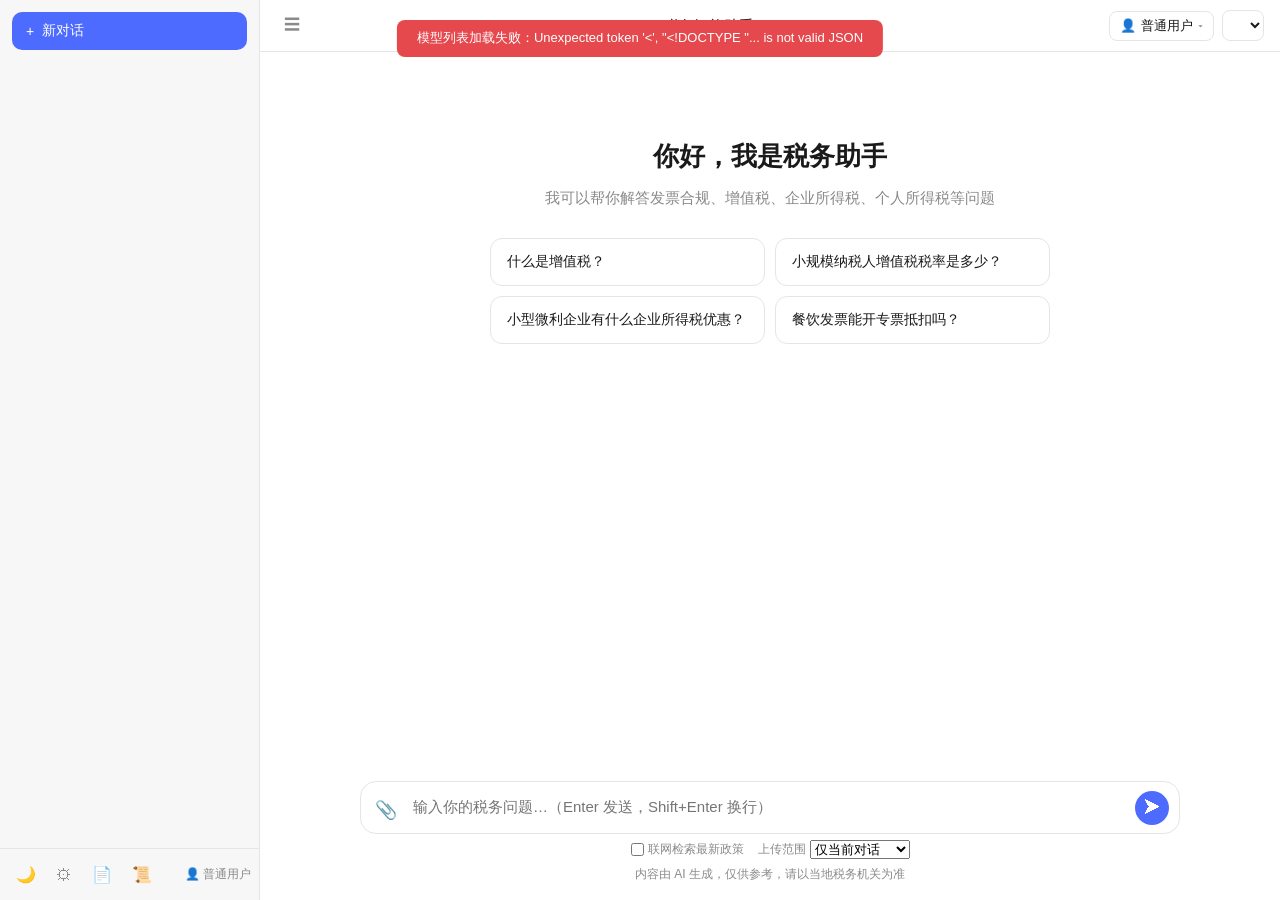
==== commit 72f8e30a: "更新：配置、政策更新" ====
--- a/web/templates/index.html
+++ b/web/templates/index.html
@@ -5,6 +5,8 @@
     <meta name="viewport" content="width=device-width, initial-scale=1.0, viewport-fit=cover">
     <title>TaxAgent · 智能税务助手</title>
     <style>
+        .conv-spinner { width:10px;height:10px;border:2px solid #22a06044;border-top-color:#22a060;border-radius:50%;animation:conversation-spin .8s linear infinite;flex-shrink:0; }
+        @keyframes conversation-spin { to { transform:rotate(360deg); } }
         :root {
             --primary: #4d6bfe;
             --primary-soft: #eef0ff;
@@ -228,6 +230,57 @@
         }
         .send-btn.stop { background: #e5484d; border-radius: 8px; font-size: 14px; }
         .send-btn:disabled { background: #ccc; cursor: not-allowed; }
+
+        /* 上传预览区 */
+        .upload-preview {
+            display: flex; flex-wrap: wrap; gap: 8px; padding: 0 4px 10px 4px;
+            max-width: 820px; margin: 0 auto;
+        }
+        .upload-card {
+            position: relative; display: flex; align-items: center; gap: 8px;
+            background: var(--bg); border: 1px solid var(--border); border-radius: 10px;
+            padding: 8px 10px; min-width: 180px; max-width: 260px;
+        }
+        .upload-card.error { border-color: #e5484d; background: #fff5f5; }
+        [data-theme="dark"] .upload-card.error { background: #2a1010; }
+        .upload-thumb {
+            width: 40px; height: 40px; border-radius: 6px; object-fit: cover;
+            background: var(--hover); flex-shrink: 0;
+        }
+        .upload-file-icon {
+            width: 40px; height: 40px; border-radius: 6px;
+            background: var(--primary-soft); color: var(--primary);
+            display: flex; align-items: center; justify-content: center;
+            font-size: 13px; font-weight: 600; flex-shrink: 0;
+        }
+        .upload-info { flex: 1; min-width: 0; }
+        .upload-filename {
+            font-size: 12px; font-weight: 500; color: var(--text);
+            white-space: nowrap; overflow: hidden; text-overflow: ellipsis;
+        }
+        .upload-meta { font-size: 11px; color: var(--text-dim); margin-top: 2px; }
+        .upload-progress {
+            width: 100%; height: 3px; background: var(--hover); border-radius: 2px;
+            margin-top: 4px; overflow: hidden;
+        }
+        .upload-progress-fill {
+            height: 100%; background: var(--primary); border-radius: 2px;
+            transition: width .15s;
+        }
+        .upload-progress-fill.done { background: #52c41a; }
+        .upload-progress-fill.error { background: #e5484d; }
+        .upload-remove {
+            position: absolute; top: -6px; right: -6px;
+            width: 18px; height: 18px; border-radius: 50%;
+            background: var(--bg); border: 1px solid var(--border);
+            color: var(--text-dim); font-size: 11px; cursor: pointer;
+            display: flex; align-items: center; justify-content: center;
+        }
+        .upload-remove:hover { background: #e5484d; color: #fff; border-color: #e5484d; }
+        .upload-retry {
+            font-size: 11px; color: #e5484d; cursor: pointer; margin-top: 2px;
+        }
+
         .composer-hint { text-align: center; font-size: 12px; color: var(--text-dim); margin-top: 6px; }
         .source-filter { display: flex; gap: 14px; justify-content: center; margin-top: 6px; font-size: 12px; color: var(--text-dim); }
         .source-filter label { cursor: pointer; display: flex; align-items: center; gap: 4px; }
@@ -314,6 +367,7 @@
                 <button class="icon-btn" id="theme-btn" onclick="toggleTheme()" title="切换主题">🌙</button>
                 <button class="icon-btn" id="settings-btn" onclick="showSettings()" title="模型配置">⚙</button>
                 <button class="icon-btn" onclick="location.href='/knowledge?session_id='+encodeURIComponent(currentSessionId)" title="我的文档：浏览与删除">📄</button>
+                <button class="icon-btn" onclick="window.open('/policy#policy-section', '_blank', 'noopener')" title="政策更新">📜</button>
                 <span class="spacer"></span>
                 <span style="font-size:12px;color:var(--text-dim)" id="me-label">👤 普通用户</span>
             </div>
@@ -351,10 +405,11 @@
             <div class="composer" id="composer">
                 <div class="composer-inner">
                     <div id="workflow-panel" hidden style="padding:10px;border:1px solid var(--border);border-radius:10px;margin-bottom:8px"></div>
+                    <div class="upload-preview" id="upload-preview"></div>
                     <div class="composer-box" id="composer-box">
                         <button class="attach-btn" id="attach-btn" onclick="document.getElementById('file-input').click()" title="上传文件">📎</button>
                         <textarea id="user-input" rows="1" placeholder="输入你的税务问题…（Enter 发送，Shift+Enter 换行）"></textarea>
-                        <input type="file" id="file-input" multiple hidden onchange="handleFiles(this.files)">
+                        <input type="file" id="file-input" multiple hidden accept=".txt,.md,.pdf,.docx,.xlsx,.csv,.jpg,.jpeg,.png" onchange="handleFiles(this.files)">
                         <button class="send-btn" id="send-btn" onclick="sendMessage()">➤</button>
                     </div>
                     <div class="source-filter">
@@ -374,13 +429,19 @@
         <div class="modal">
             <h3>⚙ 模型配置</h3>
             <div class="section-title">LLM 对话模型</div>
+            <label>提供商</label><select id="cfg-llm-provider" onchange="selectProvider('llm')"></select>
             <label>模型 ID（可自定义）</label><input id="cfg-llm-model" list="llm-models" placeholder="填写服务商提供的模型 ID"><datalist id="llm-models"></datalist>
             <label>API Key</label><input id="cfg-llm-key" type="password" placeholder="留空则不修改" autocomplete="off">
             <label>Base URL</label><input id="cfg-llm-url" type="text" placeholder="https://open.bigmodel.cn/api/paas/v4/">
-            <div class="section-title">Embedding 向量模型</div>
-            <label>模型 ID（可自定义，需与现有索引维度一致）</label><input id="cfg-emb-model" list="emb-models"><datalist id="emb-models"></datalist>
-            <label>API Key</label><input id="cfg-emb-key" type="password" placeholder="留空则不修改" autocomplete="off">
-            <label>Base URL</label><input id="cfg-emb-url" type="text" placeholder="https://api.siliconflow.cn/v1">
+            <div><button class="btn" onclick="probeModels('llm', this)">🔗 检测连接</button> <button class="btn" onclick="probeModels('llm', this)">🔍 获取模型列表</button></div>
+            <p id="cfg-llm-status" role="status"></p>
+
+            <div class="section-title">Qdrant 向量存储监控</div>
+            <label>Qdrant URL</label><input id="cfg-qdrant-url" placeholder="https://your-cluster.qdrant.io 或 http://localhost:6333">
+            <label>API Key（同一地址留空保留；新地址留空适用于无鉴权的自建实例）</label><input id="cfg-qdrant-key" type="password" autocomplete="off">
+            <label>向量数预警上限（可自定，0 表示不设数量上限）</label><input id="cfg-qdrant-limit" type="number" min="0" step="1" value="0">
+            <button class="btn" onclick="refreshQdrant(this)">🔄 刷新</button><p id="cfg-qdrant-status" role="status"></p>
+            <p style="font-size:12px;color:var(--text-dim)">刷新查询已保存的地址。空间仅估算向量正文，不含索引和文档；免费版按资源限制，无固定向量数上限。切换地址不迁移数据；Embedding 必须与集合维度一致。</p>
             <label>访问 Token（自定义鉴权时填写，留空使用演示 Token）</label><input id="cfg-auth-token" type="password" autocomplete="off">
             <p style="font-size:12px;color:var(--text-dim)">模型设置对当前服务所有会话生效；API Key 留空保留原值。</p>
             <div class="section-title" style="border-top:1px solid var(--border);padding-top:14px;margin-top:14px">🔑 身份认证 Token</div>
@@ -419,8 +480,32 @@
         let autoScroll = true;
         let streaming = false;
         let pendingWorkflow = null;
+        let currentWorkflow = {};
+        const sessionStreams = new Map();
+        const conversationViews = new Map();
+
+        function saveCurrentView() {
+            conversationViews.set(currentSessionId, {...conversationViews.get(currentSessionId), nodes:Array.from(chatInner.childNodes), draft:userInput.value,
+                files:pendingFiles, uploadNodes:Array.from(document.getElementById('upload-preview').childNodes),
+                workflow:currentWorkflow, title:document.getElementById('main-title').textContent});
+        }
+        function restoreView(sessionId) {
+            const view = conversationViews.get(sessionId);
+            chatInner.replaceChildren(...(view?.nodes || []));
+            userInput.value = view?.draft || ''; userInput.dispatchEvent(new Event('input'));
+            pendingFiles = view?.files || [];
+            document.getElementById('upload-preview').replaceChildren(...(view?.uploadNodes || []));
+            showWorkflow(view?.workflow || {});
+            document.getElementById('main-title').textContent = view?.title || '税务智能助手';
+            updateSendBtn();
+        }
+        function showSessionWorkflow(sessionId, data) {
+            if (sessionId === currentSessionId) showWorkflow(data);
+            else if (conversationViews.has(sessionId)) conversationViews.get(sessionId).workflow = data;
+        }
 
         function showWorkflow(data) {
+            currentWorkflow = data;
             pendingWorkflow = data.pending || null;
             const panel = document.getElementById('workflow-panel');
             panel.replaceChildren();
@@ -450,27 +535,29 @@
             if (sid !== currentSessionId) return;
             if (resp.status === 404) { showWorkflow({}); return; }
             if (!resp.ok) { const error = await resp.json(); throw new Error(error.detail || '读取工作流失败'); }
-            showWorkflow(await resp.json());
+            const data = await resp.json();
+            if (sid === currentSessionId) showWorkflow(data);
         }
         async function resumeApproval(approved) {
             if (streaming || !pendingWorkflow) return;
             const sid = currentSessionId, pause = pendingWorkflow;
-            streaming = true;
+            const controller = new AbortController();
+            sessionStreams.set(sid, {controller}); updateSendBtn(); loadConversations();
             const panel = document.getElementById('workflow-panel');
             panel.querySelectorAll('button').forEach(b => b.disabled = true);
             try {
                 const resp = await fetch(`/api/conversations/${encodeURIComponent(sid)}/resume`, {
                     method:'POST', headers:{Authorization:AUTH_TOKEN,'Content-Type':'application/json'},
-                    body:JSON.stringify({id:pause.id,value:approved})});
+                    body:JSON.stringify({id:pause.id,value:approved}), signal:controller.signal});
                 const data = await resp.json();
                 if (!resp.ok) throw new Error(data.detail || '审批处理失败');
-                if (sid === currentSessionId) {
-                    const msg = appendMessage('assistant', data.answer);
+                {
+                    const msg = appendMessage('assistant', data.answer, sid);
                     msg.bubble.innerHTML = renderMarkdown(data.answer);
-                    showWorkflow(data);
+                    showSessionWorkflow(sid, data);
                 }
             } catch (error) { showToast(error.message, true); }
-            finally { streaming = false; panel.querySelectorAll('button').forEach(b => b.disabled = false); loadConversations(); }
+            finally { sessionStreams.delete(sid); updateSendBtn(); if (sid === currentSessionId) panel.querySelectorAll('button').forEach(b => b.disabled = false); loadConversations(); }
         }
         async function downloadArtifact(id) {
             try {
@@ -549,8 +636,8 @@
         });
 
         // ---------- 消息渲染 ----------
-        function appendMessage(role, text) {
-            const welcome = document.getElementById('welcome');
+        function appendMessage(role, text, sessionId = currentSessionId) {
+            const welcome = sessionId === currentSessionId ? document.getElementById('welcome') : null;
             if (welcome) welcome.remove();
             const wrap = document.createElement('div');
             wrap.className = 'message ' + role;
@@ -562,8 +649,10 @@
                 bubble.textContent = text || '';
             }
             wrap.appendChild(bubble);
-            chatInner.appendChild(wrap);
-            if (autoScroll) scrollToBottom();
+            if (sessionId === currentSessionId) {
+                chatInner.appendChild(wrap);
+                if (autoScroll) scrollToBottom();
+            } else if (conversationViews.has(sessionId)) conversationViews.get(sessionId).nodes.push(wrap);
             return { wrap, bubble };
         }
 
@@ -723,14 +812,29 @@
         // ---------- 发送 ----------
         async function sendMessage() {
             if (streaming) { abortController && abortController.abort(); return; }
+            if (conversationViews.get(currentSessionId)?.loading) { showToast('正在加载本对话历史，请稍候'); return; }
             if (pendingWorkflow?.kind === 'approval') { showToast('请先批准或拒绝待审批操作', true); return; }
+            if (pendingWorkflow) showWorkflow({});
             const text = userInput.value.trim();
             if (!text) return;
+            const sid = currentSessionId;
+            const requestToken = AUTH_TOKEN;
+            const activeFiles = pendingFiles.filter(Boolean);
+            if (activeFiles.some(f => f.status === 'uploading')) { showToast('文件上传中，请稍候…', true); return; }
+            const readyFiles = activeFiles.filter(f => f.status === 'done' && f.fileId);
             userInput.value = '';
             userInput.style.height = 'auto';
 
-            const userMsg = appendMessage('user', text);
-            addMessageActions(userMsg.wrap, 'user', text);
+            const displayText = readyFiles.length
+                ? text + '\n\n📎 ' + readyFiles.map(f => f.file.name).join(', ')
+                : text;
+            const userMsg = appendMessage('user', displayText);
+            addMessageActions(userMsg.wrap, 'user', displayText);
+
+            pendingFiles.length = 0;
+            document.getElementById('upload-preview').innerHTML = '';
+            sendBtn.disabled = false;
+            sendBtn.title = '';
 
             const assistantMsg = appendMessage('assistant', '');
             assistantMsg.bubble.classList.add('typing-cursor');
@@ -738,19 +842,18 @@
             let thinkText = '';
             let thinkPanel = null;
 
-            streaming = true;
-            abortController = new AbortController();
-            sendBtn.textContent = '■';
-            sendBtn.classList.add('stop');
+            const controller = new AbortController();
+            sessionStreams.set(sid, {controller, title:text.slice(0,20)});
+            updateSendBtn(); loadConversations();
 
             try {
                 // 本轮联网直接由后端编排器处理，避免向量入库失败导致搜索失效。
 
                 const resp = await fetch('/api/chat/stream', {
                     method: 'POST',
-                    headers: { 'Content-Type': 'application/json', 'Authorization': AUTH_TOKEN },
-                    body: JSON.stringify({ user_id: 'web_user', query: text, session_id: currentSessionId, source_types: selectedSourceTypes, web_search: document.getElementById('chk-web').checked }),
-                    signal: abortController.signal,
+                    headers: { 'Content-Type': 'application/json', 'Authorization': requestToken },
+                    body: JSON.stringify({ user_id: 'web_user', query: text, session_id: sid, source_types: selectedSourceTypes, web_search: document.getElementById('chk-web').checked, uploaded_file_ids: readyFiles.map(f => f.fileId) }),
+                    signal: controller.signal,
                 });
                 loadConversations();
                 if (!resp.ok) { const error = await resp.json(); throw new Error(error.detail || `HTTP ${resp.status}`); }
@@ -780,14 +883,14 @@
                                 answerText = type === 'answer' ? (p.text || '') : answerText + (p.text || '');
                                 assistantMsg.bubble.textContent = answerText;
                             } catch (e) { throw new Error('回复数据格式错误，请重试'); }
-                            if (autoScroll) scrollToBottom();
+                            if (sid === currentSessionId && autoScroll) scrollToBottom();
                         } else if (type === 'thought') {
                             try { thinkText += JSON.parse(dataStr); } catch (e) { thinkText += dataStr; }
                             if (!thinkPanel) thinkPanel = addThinkPanel(assistantMsg.wrap);
                             thinkPanel.querySelector('.think-body').textContent = thinkText;
-                            if (autoScroll) scrollToBottom();
+                            if (sid === currentSessionId && autoScroll) scrollToBottom();
                         } else if (type === 'interrupt') {
-                            showWorkflow({pending:JSON.parse(dataStr)});
+                            showSessionWorkflow(sid, {pending:JSON.parse(dataStr)});
                         } else if (type === 'error') {
                             let error = dataStr;
                             try { const payload = JSON.parse(dataStr); error = payload.msg || payload; } catch (e) {}
@@ -811,13 +914,11 @@
                 }
                 addMessageActions(assistantMsg.wrap, 'assistant', answerText);
             } finally {
-                streaming = false;
-                abortController = null;
-                sendBtn.textContent = '➤';
-                sendBtn.classList.remove('stop');
-                userInput.focus();
+                sessionStreams.delete(sid);
+                updateSendBtn();
+                if (sid === currentSessionId) userInput.focus();
                 loadConversations();
-                refreshWorkflow().catch(error => showToast(error.message, true));
+                if (sid === currentSessionId) refreshWorkflow().catch(error => showToast(error.message, true));
             }
         }
 
@@ -842,9 +943,15 @@
         }
         async function loadConversations() {
             try {
-                const resp = await fetch('/api/conversations', { headers: { 'Authorization': AUTH_TOKEN } });
+                const requestToken = AUTH_TOKEN;
+                const resp = await fetch('/api/conversations', { headers: { 'Authorization': requestToken } });
                 const data = await resp.json();
+                if (requestToken !== AUTH_TOKEN) return;
+                if (!resp.ok) throw new Error(data.detail || '会话列表加载失败');
                 const convs = (data.conversations || []).slice().sort((a, b) => (b.updated_at || '') > (a.updated_at || '') ? 1 : -1);
+                for (const [sid, run] of sessionStreams) {
+                    if (!convs.some(c => c.session_id === sid)) convs.unshift({session_id:sid,title:run.title || '审批处理中',updated_at:new Date().toISOString()});
+                }
                 const list = document.getElementById('conv-list');
                 let html = '';
                 let lastGroup = '';
@@ -852,11 +959,11 @@
                     const g = groupLabel(c.updated_at);
                     if (g !== lastGroup) { html += `<div class="conv-group-label">${g}</div>`; lastGroup = g; }
                     const title = c.title || '新对话';
-                    html += `<div class="conv-item${c.session_id === currentSessionId ? ' active' : ''}" onclick="selectConversation('${c.session_id}')">
-                        <span class="conv-title">${escapeHtml(title)}</span>
+                    html += `<div class="conv-item${c.session_id === currentSessionId ? ' active' : ''}" data-session="${encodeURIComponent(c.session_id)}" onclick="selectConversation(decodeURIComponent(this.dataset.session))">
+                        <span class="conv-title">${escapeHtml(title)}</span>${sessionStreams.has(c.session_id) ? '<span class="conv-spinner" title="正在回复" aria-label="正在回复"></span>' : ''}
                         <span class="conv-actions">
-                            <button onclick="event.stopPropagation(); renameConversation('${c.session_id}')" title="重命名">✏️</button>
-                            <button onclick="event.stopPropagation(); deleteConversation('${c.session_id}')" title="删除">🗑</button>
+                            <button onclick="event.stopPropagation(); renameConversation(decodeURIComponent(this.closest('.conv-item').dataset.session))" title="重命名">✏️</button>
+                            <button onclick="event.stopPropagation(); deleteConversation(decodeURIComponent(this.closest('.conv-item').dataset.session))" title="删除">🗑</button>
                         </span>
                     </div>`;
                 }
@@ -864,47 +971,63 @@
             } catch (e) { console.error('加载会话失败', e); }
         }
         async function selectConversation(sessionId) {
-            if (streaming) { showToast('请先停止当前回复', true); return; }
             if (sessionId === currentSessionId) return;
+            saveCurrentView();
             currentSessionId = sessionId;
-            showWorkflow({});
             localStorage.setItem('tax_agent_session_id', sessionId);
-            chatInner.innerHTML = '';
+            restoreView(sessionId);
+            if (conversationViews.has(sessionId)) {
+                loadConversations();
+                if (!sessionStreams.has(sessionId)) refreshWorkflow().catch(error => showToast(error.message, true));
+                return;
+            }
+            conversationViews.set(sessionId, {nodes:[], files:pendingFiles, uploadNodes:[], loading:true});
+            updateSendBtn();
             document.getElementById('main-title').textContent = '加载中…';
             try {
-                const resp = await fetch(`/api/conversations/${sessionId}/messages`, { headers: { 'Authorization': AUTH_TOKEN } });
+                const resp = await fetch(`/api/conversations/${encodeURIComponent(sessionId)}/messages`, { headers: { 'Authorization': AUTH_TOKEN } });
                 const data = await resp.json();
-                document.getElementById('main-title').textContent = data.title || '税务智能助手';
+                if (!resp.ok) throw new Error(data.detail || '历史读取失败');
+                const view = conversationViews.get(sessionId);
+                if (!view) return;
+                view.title = data.title || '税务智能助手';
+                if (sessionId === currentSessionId) document.getElementById('main-title').textContent = view.title;
                 if (data.messages) {
                     for (const m of data.messages) {
-                        const msg = appendMessage(m.role === 'user' ? 'user' : 'assistant', m.content);
+                        const msg = appendMessage(m.role === 'user' ? 'user' : 'assistant', m.content, sessionId);
                         if (m.role === 'assistant') msg.bubble.innerHTML = renderMarkdown(m.content || '');
                         addMessageActions(msg.wrap, m.role === 'user' ? 'user' : 'assistant', m.content || '');
                     }
                 }
-            } catch (e) { console.error('加载历史失败', e); }
+            } catch (e) { showToast('加载历史失败：' + e.message, true); }
+            finally {
+                if (conversationViews.has(sessionId)) conversationViews.get(sessionId).loading = false;
+                updateSendBtn();
+            }
+            if (sessionId !== currentSessionId) return;
+            refreshWorkflow().catch(error => showToast(error.message, true));
             loadConversations();
-            refreshWorkflow().catch(error => showToast(error.message, true));
         }
         function newConversation() {
-            if (streaming) { showToast('请先停止当前回复', true); return; }
-            showWorkflow({});
-            currentSessionId = 'session_' + Date.now();
+            saveCurrentView();
+            currentSessionId = 'session_' + Date.now() + '_' + Math.random().toString(36).slice(2,8);
             localStorage.setItem('tax_agent_session_id', currentSessionId);
+            restoreView(currentSessionId);
             chatInner.innerHTML = `<div class="welcome" id="welcome"><h2>你好，我是税务助手</h2><p>我可以帮你解答发票合规、增值税、企业所得税、个人所得税等问题</p><div class="suggestion-grid" id="suggestion-grid"></div></div>`;
             renderSuggestions();
             document.getElementById('main-title').textContent = '税务智能助手';
             loadConversations();
             userInput.focus();
-            toggleSidebar(false);
         }
         async function deleteConversation(sessionId) {
+            if (sessionStreams.has(sessionId)) { showToast('请先停止该对话的回复，再删除对话', true); return; }
             if (!confirm('确定删除这个对话及其单次文档和向量吗？全局文档会保留。')) return;
             try {
                 const response = await fetch(`/api/conversations/${sessionId}`, { method: 'DELETE', headers: { 'Authorization': AUTH_TOKEN } });
                 if (!response.ok) { const error = await response.json(); throw new Error(error.detail || '删除未完成'); }
                 if (sessionId === currentSessionId) newConversation();
                 else loadConversations();
+                conversationViews.delete(sessionId);
             } catch (e) { showToast('删除失败：' + e.message, true); }
         }
         async function renameConversation(sessionId) {
@@ -925,53 +1048,174 @@
         }
 
         // ---------- 文件上传 ----------
+        let pendingFiles = [];
+        function fmtSize(bytes) {
+            if (!bytes) return '0 B';
+            const u = ['B', 'KB', 'MB', 'GB']; let i = 0;
+            while (bytes >= 1024 && i < u.length - 1) { bytes /= 1024; i++; }
+            return bytes.toFixed(i === 0 ? 0 : 1) + ' ' + u[i];
+        }
+        function isImage(name) { return /\.(png|jpg|jpeg|gif|webp|bmp)$/i.test(name); }
+        function fileTypeIcon(name) {
+            const ext = (name.split('.').pop() || '').toLowerCase();
+            const map = { pdf: 'PDF', docx: 'DOC', xlsx: 'XLS', pptx: 'PPT', csv: 'CSV', txt: 'TXT', md: 'MD' };
+            return map[ext] || ext.toUpperCase().slice(0, 3);
+        }
+        function createUploadCard(file, idx, sessionId = currentSessionId) {
+            const card = document.createElement('div');
+            card.className = 'upload-card'; card.id = 'upload-card-' + idx;
+            const isImg = isImage(file.name);
+            if (isImg) {
+                const thumb = document.createElement('img');
+                thumb.className = 'upload-thumb';
+                thumb.src = URL.createObjectURL(file);
+                card.appendChild(thumb);
+            } else {
+                const icon = document.createElement('div');
+                icon.className = 'upload-file-icon';
+                icon.textContent = fileTypeIcon(file.name);
+                card.appendChild(icon);
+            }
+            const info = document.createElement('div'); info.className = 'upload-info';
+            const nameEl = document.createElement('div'); nameEl.className = 'upload-filename'; nameEl.textContent = file.name;
+            info.appendChild(nameEl);
+            const meta = document.createElement('div'); meta.className = 'upload-meta'; meta.textContent = fmtSize(file.size);
+            info.appendChild(meta);
+            const progress = document.createElement('div'); progress.className = 'upload-progress';
+            const fill = document.createElement('div'); fill.className = 'upload-progress-fill'; fill.style.width = '0%';
+            progress.appendChild(fill); info.appendChild(progress);
+            card.appendChild(info);
+            const rm = document.createElement('button'); rm.className = 'upload-remove'; rm.textContent = '×';
+            rm.onclick = () => removeUploadCard(idx, sessionId);
+            card.appendChild(rm);
+            if (sessionId === currentSessionId) document.getElementById('upload-preview').appendChild(card);
+            else if (conversationViews.has(sessionId)) conversationViews.get(sessionId).uploadNodes.push(card);
+            return { card, fill, meta };
+        }
+        function removeUploadCard(idx, sessionId = currentSessionId) {
+            const entries = sessionId === currentSessionId ? pendingFiles : conversationViews.get(sessionId)?.files;
+            if (!entries) return;
+            const entry = entries[idx];
+            if (entry && entry.xhr) entry.xhr.abort();
+            if (entry && entry.objectUrl) URL.revokeObjectURL(entry.objectUrl);
+            delete entries[idx];
+            const card = entry?.card;
+            if (card) card.remove();
+            const view = conversationViews.get(sessionId);
+            if (view) view.uploadNodes = (view.uploadNodes || []).filter(node => node !== card);
+            updateSendBtn();
+        }
+        function updateSendBtn() {
+            const run = sessionStreams.get(currentSessionId);
+            streaming = !!run; abortController = run?.controller || null;
+            sendBtn.textContent = run ? '■' : '➤'; sendBtn.classList.toggle('stop', !!run);
+            const active = pendingFiles.filter(Boolean);
+            const uploading = active.some(f => f.status === 'uploading');
+            sendBtn.disabled = !run && (uploading || !!conversationViews.get(currentSessionId)?.loading);
+            sendBtn.title = uploading ? '文件上传中，请稍候…' : '';
+        }
         async function handleFiles(files) {
+            const sid = currentSessionId, requestToken = AUTH_TOKEN, uploadEntries = pendingFiles;
             const scope = document.getElementById('upload-scope').value;
             if (scope === 'session') {
                 try {
-                    const response = await fetch('/api/conversations', {method:'POST', headers:{'Authorization':AUTH_TOKEN,'Content-Type':'application/json'}, body:JSON.stringify({session_id:currentSessionId})});
-                    if (!response.ok) { const error = await response.json(); throw new Error(error.detail || '创建对话失败'); }
+                    const r = await fetch('/api/conversations', { method: 'POST', headers: { 'Authorization': requestToken, 'Content-Type': 'application/json' }, body: JSON.stringify({ session_id: sid }) });
+                    if (!r.ok) { const e = await r.json(); throw new Error(e.detail || '创建对话失败'); }
                     loadConversations();
-                } catch (e) { showToast(e.message || '创建对话失败，请检查网络', true); return; }
+                } catch (e) { showToast(e.message, true); return; }
             }
             for (const f of files) {
-                const formData = new FormData();
-                formData.append('file', f);
-                formData.append('scope', scope);
-                if (scope === 'session') formData.append('session_id', currentSessionId);
+                const idx = uploadEntries.length;
+                const entry = { file: f, status: 'uploading', fileId: null, xhr: null, objectUrl: null };
+                uploadEntries[idx] = entry;
+                const { card, fill, meta } = createUploadCard(f, idx, sid);
+                entry.card = card;
+                updateSendBtn();
+                if (isImage(f.name)) {
+                    entry.objectUrl = card.querySelector('img').src;
+                }
                 try {
-                    const resp = await fetch('/api/knowledge/upload', { method: 'POST', headers: { 'Authorization': AUTH_TOKEN }, body: formData });
-                    const data = await resp.json();
-                    if (data.status === 'success') showToast(`已上传：${f.name}`);
-                    else showToast('上传失败：' + (data.detail || data.message || '未知'), true);
-                } catch (e) { showToast('上传失败', true); }
-            }
-        }
-        // 拖拽上传
+                    const fd = new FormData();
+                    fd.append('file', f); fd.append('scope', scope);
+                    if (scope === 'session') fd.append('session_id', sid);
+                    await new Promise((resolve, reject) => {
+                        const xhr = new XMLHttpRequest();
+                        entry.xhr = xhr;
+                        xhr.upload.onprogress = e => {
+                            if (e.lengthComputable) {
+                                const pct = Math.round(e.loaded / e.total * 100);
+                                fill.style.width = pct + '%';
+                                meta.textContent = fmtSize(f.size) + ' — ' + pct + '%';
+                            }
+                        };
+                        xhr.onload = () => {
+                            try {
+                                const data = JSON.parse(xhr.responseText);
+                                if (data.status === 'success') {
+                                    entry.status = 'done';
+                                    entry.fileId = data.file_id;
+                                    fill.style.width = '100%'; fill.classList.add('done');
+                                    meta.textContent = fmtSize(f.size) + ' ✓ 已就绪';
+                                } else {
+                                    throw new Error(data.detail || data.message || '上传未完成');
+                                }
+                            } catch (err) { reject(err); }
+                            resolve();
+                        };
+                        xhr.onerror = () => reject(new Error('网络错误'));
+                        xhr.onabort = () => reject(new Error('上传已取消'));
+                        xhr.ontimeout = () => reject(new Error('上传超时'));
+                        xhr.open('POST', '/api/knowledge/upload');
+                        xhr.setRequestHeader('Authorization', requestToken);
+                        xhr.timeout = 120000;
+                        xhr.send(fd);
+                    });
+                } catch (e) {
+                    entry.status = 'error';
+                    card.classList.add('error');
+                    fill.style.width = '100%'; fill.classList.add('error');
+                    meta.textContent = fmtSize(f.size) + ' — ' + e.message;
+                    const retry = document.createElement('div'); retry.className = 'upload-retry';
+                    retry.textContent = '重试';
+                    retry.onclick = () => {
+                        card.querySelector('.upload-retry')?.remove();
+                        card.classList.remove('error'); fill.classList.remove('error');
+                        removeUploadCard(idx, sid);
+                        fill.style.width = '0%'; meta.textContent = fmtSize(f.size);
+                        handleFiles([f]).catch(error => showToast(error.message, true));
+                    };
+                    card.querySelector('.upload-info').appendChild(retry);
+                }
+                updateSendBtn();
+            }
+        }
         const composer = document.getElementById('composer');
         composer.addEventListener('dragover', e => { e.preventDefault(); });
         composer.addEventListener('drop', e => { e.preventDefault(); if (e.dataTransfer.files.length) handleFiles(e.dataTransfer.files); });
 
         // ---------- 模型选择 ----------
+        let modelProviders = {};
+        const discoveredModels = {};
         async function loadModels() {
             try {
                 const resp = await fetch('/api/settings', { headers: { 'Authorization': AUTH_TOKEN } });
                 const data = await resp.json();
                 const sel = document.getElementById('model-select');
                 sel.innerHTML = '';
-                (data.known_models || []).forEach(m => {
-                    if (m.value.startsWith('glm') || m.value.startsWith('deepseek')) {
+                const current = data.config.llm;
+                const models = discoveredModels[current.base_url] || [current.model];
+                models.filter(Boolean).forEach(id => {
+                    const m = {value:id, label:id};
                         const opt = document.createElement('option');
                         opt.value = m.value; opt.textContent = m.label;
                         if (m.value === data.config.llm.model) opt.selected = true;
                         sel.appendChild(opt);
-                    }
                 });
                 if (data.config.llm.model && !Array.from(sel.options).some(o => o.value === data.config.llm.model)) {
                     const opt = document.createElement('option'); opt.value = data.config.llm.model;
                     opt.textContent = data.config.llm.model; opt.selected = true; sel.appendChild(opt);
                 }
-            } catch (e) {}
+            } catch (e) { showToast('模型列表加载失败：' + e.message, true); }
         }
         async function onModelChange() {
             const model = document.getElementById('model-select').value;
@@ -995,25 +1239,74 @@
                 const data = await resp.json();
                 if (!resp.ok) throw new Error(data.detail || '配置加载失败');
                 const cfg = data.config;
+                modelProviders = data.providers || {};
+                for (const [prefix, section] of [['llm', 'llm']]) {
+                    const select = document.getElementById('cfg-' + prefix + '-provider');
+                    select.replaceChildren();
+                    for (const name of Object.keys(modelProviders)) {
+                        const option = document.createElement('option'); option.value = name; option.textContent = name;
+                        select.appendChild(option);
+                    }
+                    select.value = cfg[section].provider || '自定义';
+                    document.getElementById('cfg-' + prefix + '-status').textContent = '';
+                }
+                document.getElementById('cfg-qdrant-url').value = cfg.qdrant.url;
+                document.getElementById('cfg-qdrant-key').value = '';
+                document.getElementById('cfg-qdrant-key').placeholder = cfg.qdrant.api_key_set ? '已配置；同一地址留空保留' : '自建实例可留空';
+                document.getElementById('cfg-qdrant-limit').value = cfg.qdrant.vector_limit;
+                refreshQdrant();
                 const llm = document.getElementById('llm-models');
-                llm.innerHTML = ''; (data.known_models || []).forEach(m => {
-                    const o = document.createElement('option'); o.value = m.value; o.textContent = m.label;
-                    if (m.value === cfg.llm.model) o.selected = true; llm.appendChild(o);
+                llm.innerHTML = ''; (discoveredModels[cfg.llm.base_url] || [cfg.llm.model]).filter(Boolean).forEach(id => {
+                    const o = document.createElement('option'); o.value = id; o.textContent = id;
+                    llm.appendChild(o);
                 });
                 document.getElementById('cfg-llm-model').value = cfg.llm.model;
                 document.getElementById('cfg-llm-key').value = '';
                 document.getElementById('cfg-llm-key').placeholder = cfg.llm.api_key_set ? '已配置；留空则保留' : '请输入 API Key';
                 document.getElementById('cfg-llm-url').value = cfg.llm.base_url;
-                const emb = document.getElementById('emb-models');
-                emb.innerHTML = ''; (data.known_models || []).forEach(m => {
-                    const o = document.createElement('option'); o.value = m.value; o.textContent = m.label;
-                    if (m.value === cfg.embedding.model) o.selected = true; emb.appendChild(o);
-                });
-                document.getElementById('cfg-emb-model').value = cfg.embedding.model;
-                document.getElementById('cfg-emb-key').value = '';
-                document.getElementById('cfg-emb-key').placeholder = cfg.embedding.api_key_set ? '已配置；留空则保留' : '可选；RAG 使用时填写';
-                document.getElementById('cfg-emb-url').value = cfg.embedding.base_url;
             } catch (e) { showToast(e.message, true); }
+        }
+        function selectProvider(prefix) {
+            const provider = document.getElementById('cfg-' + prefix + '-provider').value;
+            document.getElementById('cfg-' + prefix + '-url').value = modelProviders[provider] || '';
+            document.getElementById('cfg-' + prefix + '-key').value = '';
+            document.getElementById('cfg-' + prefix + '-model').value = '';
+            document.getElementById(prefix === 'llm' ? 'llm-models' : 'emb-models').replaceChildren();
+            document.getElementById('cfg-' + prefix + '-status').textContent = '填写该提供商模型；密钥可留空使用服务端同提供商配置。';
+        }
+        async function probeModels(prefix, button) {
+            const status = document.getElementById('cfg-' + prefix + '-status');
+            const url = document.getElementById('cfg-' + prefix + '-url').value.trim();
+            button.disabled = true; status.textContent = '检测中…'; status.style.color = 'var(--text-dim)';
+            try {
+                const response = await fetch('/api/settings/models', {method:'POST', headers:{Authorization:AUTH_TOKEN,'Content-Type':'application/json'},
+                    body:JSON.stringify({section:prefix === 'llm' ? 'llm' : 'embedding', base_url:url, api_key:document.getElementById('cfg-' + prefix + '-key').value.trim()})});
+                const data = await response.json();
+                if (!response.ok || !data.success) throw new Error('❌ 无法连接，请检查配置');
+                if (url !== document.getElementById('cfg-' + prefix + '-url').value.trim()) return;
+                discoveredModels[url] = data.models;
+                const list = document.getElementById(prefix === 'llm' ? 'llm-models' : 'emb-models');
+                list.replaceChildren();
+                for (const id of data.models) { const option = document.createElement('option'); option.value = id; list.appendChild(option); }
+                status.textContent = '✅ 连接成功，已获取 ' + data.models.length + ' 个模型'; status.style.color = '#22a060';
+            } catch (error) { status.textContent = '❌ 无法连接，请检查配置'; status.style.color = '#dc3545'; }
+            finally { button.disabled = false; }
+        }
+        async function refreshQdrant(button) {
+            const status = document.getElementById('cfg-qdrant-status');
+            if (button) button.disabled = true;
+            status.textContent = '查询中…'; status.style.color = 'var(--text-dim)';
+            try {
+                const response = await fetch('/api/settings/qdrant', {headers:{Authorization:AUTH_TOKEN}});
+                const data = await response.json();
+                if (!response.ok || !data.success) throw new Error(data.message || data.detail || '查询失败');
+                status.textContent = '集合：' + data.collection + ' | 状态：' + data.status + ' | 向量总数：' + data.vector_count + ' | 预估正文空间：' + fmtSize(data.estimated_bytes);
+                if (data.vector_limit) status.textContent += ' | 预警上限：' + data.vector_limit + '（' + (data.usage_ratio * 100).toFixed(1) + '%）';
+                else if (data.reference_ram_bytes) status.textContent += '\n免费档 1 GiB RAM 参考：估算 ' + fmtSize(data.estimated_ram_bytes) + '（' + (data.usage_ratio * 100).toFixed(1) + '%，向量正文 × 1.5；不含 payload、其他集合，不是实际用量或配额）';
+                if (data.warning) status.textContent += '\n⚠️ 向量数接近上限，建议清理或升级';
+                status.style.color = data.warning ? '#e6a23c' : '#22a060';
+            } catch (error) { status.textContent = error.message; status.style.color = '#dc3545'; }
+            finally { if (button) button.disabled = false; }
         }
         function showSettings() {
             document.getElementById('cfg-user-token').value = getTokenForRole('user') !== DEFAULT_USER_TOKEN ? getTokenForRole('user') : '';
@@ -1024,7 +1317,7 @@
             loadSettings();
             document.getElementById('settings-modal').classList.add('show');
         }
-        function closeSettings() { document.getElementById('cfg-llm-key').value = ''; document.getElementById('cfg-emb-key').value = ''; document.getElementById('cfg-user-token').value = ''; document.getElementById('cfg-admin-token').value = ''; document.getElementById('settings-modal').classList.remove('show'); }
+        function closeSettings() { document.getElementById('cfg-llm-key').value = ''; document.getElementById('cfg-qdrant-key').value = ''; document.getElementById('cfg-user-token').value = ''; document.getElementById('cfg-admin-token').value = ''; document.getElementById('settings-modal').classList.remove('show'); }
         async function saveSettings() {
             const userToken = document.getElementById('cfg-user-token').value.trim();
             const adminToken = document.getElementById('cfg-admin-token').value.trim();
@@ -1032,9 +1325,11 @@
             if (adminToken) sessionStorage.setItem('tax_agent_admin_token', adminToken);
             AUTH_TOKEN = getAuthToken();
             const body = {
-                llm: { model: document.getElementById('cfg-llm-model').value, api_key: document.getElementById('cfg-llm-key').value, base_url: document.getElementById('cfg-llm-url').value },
-                embedding: { model: document.getElementById('cfg-emb-model').value, api_key: document.getElementById('cfg-emb-key').value, base_url: document.getElementById('cfg-emb-url').value },
+                llm: { provider:document.getElementById('cfg-llm-provider').value, model: document.getElementById('cfg-llm-model').value, api_key: document.getElementById('cfg-llm-key').value, base_url: document.getElementById('cfg-llm-url').value },
+                embedding: { model: 'BAAI/bge-m3' },
+                qdrant: {url:document.getElementById('cfg-qdrant-url').value, api_key:document.getElementById('cfg-qdrant-key').value, vector_limit:Number(document.getElementById('cfg-qdrant-limit').value)},
             };
+            if (!body.qdrant.url.trim()) delete body.qdrant;
             try {
                 const resp = await fetch('/api/settings', { method: 'POST', headers: { 'Content-Type': 'application/json', 'Authorization': AUTH_TOKEN }, body: JSON.stringify(body) });
                 const result = await resp.json();
@@ -1093,9 +1388,15 @@
                 document.getElementById('role-dropdown').classList.remove('show');
                 return;
             }
+            if (sessionStreams.size) { showToast('请先停止正在回复的对话，再切换身份', true); return; }
             currentRole = role;
             sessionStorage.setItem('tax_agent_role', role);
             AUTH_TOKEN = getAuthToken();
+            for (const view of conversationViews.values()) for (const entry of view.files || []) entry?.xhr?.abort();
+            for (const entry of pendingFiles) entry?.xhr?.abort();
+            conversationViews.clear();
+            newConversation();
+            conversationViews.clear();
             updateRoleUI();
             document.getElementById('role-dropdown').classList.remove('show');
             loadMe().then(() => { loadConversations(); loadModels(); });
@@ -1115,4 +1416,4 @@
         toggleSidebar(window.innerWidth > 768);
     </script>
 </body>
-</html>
+</html>
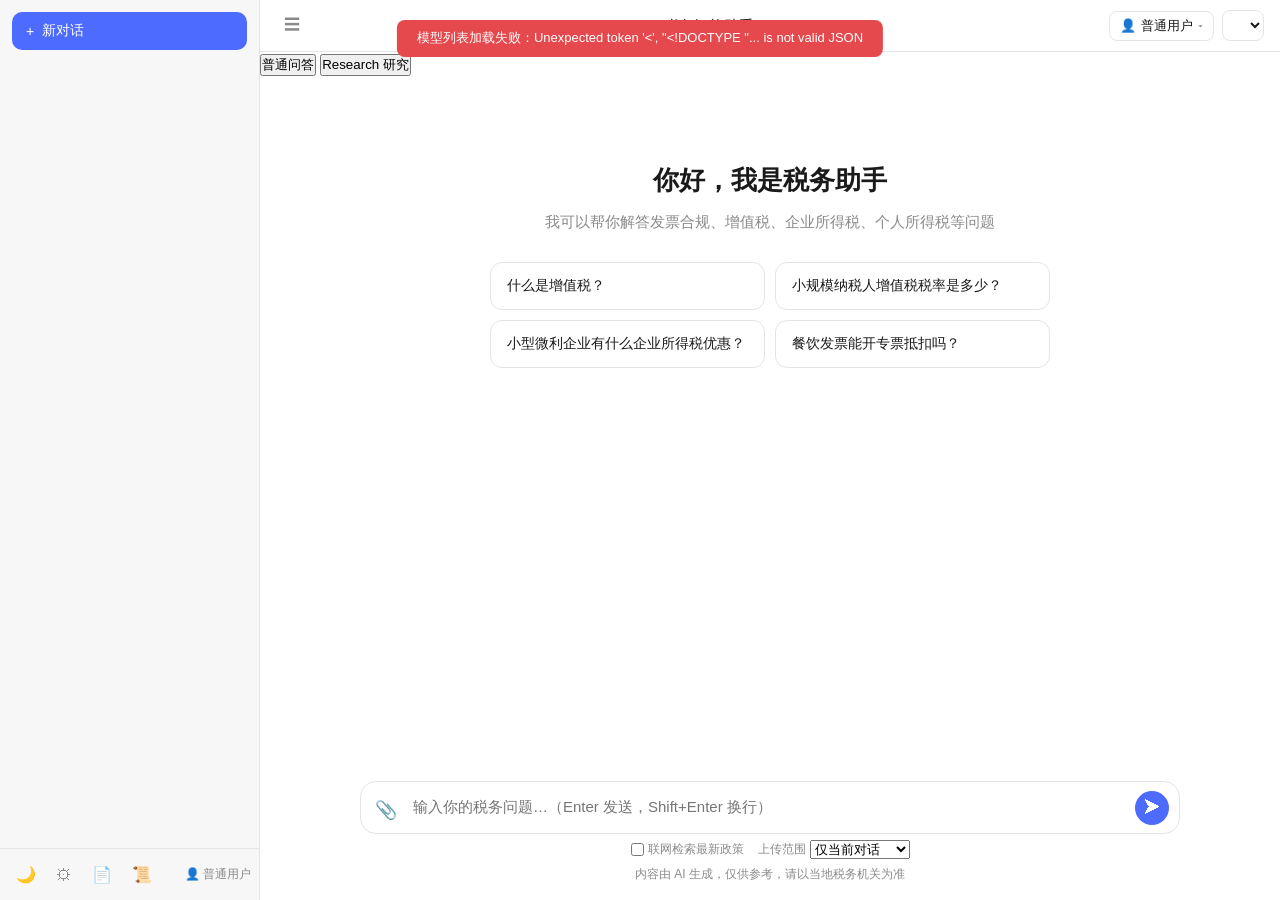
==== commit bb4f6b95: "更新历史案例检索与沉淀" ====
--- a/web/templates/index.html
+++ b/web/templates/index.html
@@ -391,6 +391,38 @@
                 <select class="model-select" id="model-select" onchange="onModelChange()"></select>
             </header>
 
+            <nav class="research-mode-tabs" aria-label="咨询模式">
+                <button type="button" id="mode-chat" aria-pressed="true" onclick="taxResearchActions.mode(false)">普通问答</button>
+                <button type="button" id="mode-research" aria-pressed="false" onclick="taxResearchActions.mode(true)">Research 研究</button>
+            </nav>
+            <section id="research-panel" class="research-panel" hidden aria-label="税务研究">
+                <h2>税务研究</h2>
+                <p class="research-muted">拆解问题、核对政策依据，生成可复核的咨询初稿。</p>
+                <p class="research-notice">问题及检索资料会发送至所配置的外部模型；检索也可能调用外部向量服务。请仅输入公开或已泛化资料。本系统不保证本地化处理。</p>
+                <label for="research-task-list">已保存的研究任务</label>
+                <select id="research-task-list"><option value="">新建研究任务</option></select>
+                <form id="research-form" novalidate>
+                    <label for="research-query">客户咨询问题与已知业务事实</label>
+                    <textarea id="research-query" rows="4" maxlength="16000" required style="resize:none" aria-describedby="research-error" placeholder="请说明业务背景、税种、地区及所属期；暂时不清楚的条件可以保留未知。"></textarea>
+                    <label class="research-inline"><input type="checkbox" id="research-web"> 检索并读取官方网页</label>
+                    <button type="submit" id="research-create">创建并开始研究</button>
+                </form>
+                <div class="research-actions">
+                    <button type="button" id="research-run" hidden onclick="taxResearchActions.run()">恢复研究</button>
+                    <button type="button" id="research-stop" hidden onclick="taxResearchActions.stop()">停止本次执行</button>
+                    <button type="button" id="research-refresh" onclick="taxResearchActions.refresh()">刷新任务</button>
+                </div>
+                <p id="research-status" role="status" aria-live="polite"></p>
+                <p id="research-error" role="alert"></p>
+                <div id="research-result"></div>
+                <details id="research-library">
+                    <summary>个人研究案例库</summary>
+                    <p class="research-muted">仅当前用户可见。保存确认与专业复核分别记录。</p>
+                    <button type="button" id="research-cases-refresh" onclick="taxResearchActions.cases()">刷新案例</button>
+                    <div id="research-cases"></div>
+                    <details><summary>人工录入案例</summary><div id="research-case-manual"></div></details>
+                </details>
+            </section>
             <div class="chat" id="chat">
                 <div class="chat-inner" id="chat-inner">
                     <div class="welcome" id="welcome">
@@ -408,7 +440,7 @@
                     <div class="upload-preview" id="upload-preview"></div>
                     <div class="composer-box" id="composer-box">
                         <button class="attach-btn" id="attach-btn" onclick="document.getElementById('file-input').click()" title="上传文件">📎</button>
-                        <textarea id="user-input" rows="1" placeholder="输入你的税务问题…（Enter 发送，Shift+Enter 换行）"></textarea>
+                        <textarea id="user-input" rows="1" style="resize:none" placeholder="输入你的税务问题…（Enter 发送，Shift+Enter 换行）"></textarea>
                         <input type="file" id="file-input" multiple hidden accept=".txt,.md,.pdf,.docx,.xlsx,.csv,.jpg,.jpeg,.png" onchange="handleFiles(this.files)">
                         <button class="send-btn" id="send-btn" onclick="sendMessage()">➤</button>
                     </div>
@@ -431,9 +463,10 @@
             <div class="section-title">LLM 对话模型</div>
             <label>提供商</label><select id="cfg-llm-provider" onchange="selectProvider('llm')"></select>
             <label>模型 ID（可自定义）</label><input id="cfg-llm-model" list="llm-models" placeholder="填写服务商提供的模型 ID"><datalist id="llm-models"></datalist>
-            <label>API Key</label><input id="cfg-llm-key" type="password" placeholder="留空则不修改" autocomplete="off">
-            <label>Base URL</label><input id="cfg-llm-url" type="text" placeholder="https://open.bigmodel.cn/api/paas/v4/">
-            <div><button class="btn" onclick="probeModels('llm', this)">🔗 检测连接</button> <button class="btn" onclick="probeModels('llm', this)">🔍 获取模型列表</button></div>
+            <label for="cfg-llm-key">API Key</label><input id="cfg-llm-key" type="password" aria-describedby="cfg-llm-key-state" autocomplete="off">
+            <p id="cfg-llm-key-state" role="status"></p>
+            <label>Base URL</label><input id="cfg-llm-url" type="text" oninput="showKeyState()" placeholder="https://open.bigmodel.cn/api/paas/v4/">
+            <div><button class="btn" onclick="testChatConnection(this)">🔗 检测连接</button> <button class="btn" onclick="probeModels('llm', this)">🔍 获取模型列表</button></div>
             <p id="cfg-llm-status" role="status"></p>
 
             <div class="section-title">Qdrant 向量存储监控</div>
@@ -450,8 +483,9 @@
             <p style="font-size:12px;color:var(--text-dim);margin-top:4px">当前模式：<span id="cfg-current-role">—</span> — 保存后，在页面顶部角色按钮切换即可生效</p>
             <div class="btn-row">
                 <button class="btn btn-cancel" onclick="closeSettings()">取消</button>
-                <button class="btn btn-primary" onclick="saveSettings()">保存</button>
+                <button class="btn btn-primary" id="settings-save" onclick="saveSettings()">保存</button>
             </div>
+            <p id="settings-save-status" role="status"></p>
         </div>
     </div>
 
@@ -483,6 +517,8 @@
         let currentWorkflow = {};
         const sessionStreams = new Map();
         const conversationViews = new Map();
+        const retractions = new Map();
+        const retractingSessions = new Set();
 
         function saveCurrentView() {
             conversationViews.set(currentSessionId, {...conversationViews.get(currentSessionId), nodes:Array.from(chatInner.childNodes), draft:userInput.value,
@@ -528,6 +564,7 @@
             for (const item of data.artifacts || []) {
                 panel.appendChild(makeActionBtn('下载：' + item.title, () => downloadArtifact(item.id)));
             }
+            updateRetraction();
         }
         async function refreshWorkflow() {
             const sid = currentSessionId;
@@ -541,6 +578,7 @@
         async function resumeApproval(approved) {
             if (streaming || !pendingWorkflow) return;
             const sid = currentSessionId, pause = pendingWorkflow;
+            retractions.delete(sid);
             const controller = new AbortController();
             sessionStreams.set(sid, {controller}); updateSendBtn(); loadConversations();
             const panel = document.getElementById('workflow-panel');
@@ -668,7 +706,10 @@
                 if (text && text.trim()) {
                     actions.appendChild(makeActionBtn('修改', () => { userInput.value = text; userInput.focus(); userInput.dispatchEvent(new Event('input')); }));
                 }
-                actions.appendChild(makeActionBtn('撤回', () => retractMessage(wrap)));
+                const retract = makeActionBtn('撤回最后一轮', () => retractMessage(wrap));
+                retract.className = 'retract-turn';
+                retract.hidden = true;
+                actions.appendChild(retract);
             } else {
                 if (lastUserQuery()) {
                     actions.appendChild(makeActionBtn('重新生成', () => regenerate(wrap)));
@@ -696,21 +737,43 @@
             try { document.execCommand('copy'); } catch (e) {}
             document.body.removeChild(ta); showToast('已复制');
         }
+        function updateRetraction() {
+            const buttons = [...chatInner.querySelectorAll('.retract-turn')];
+            const ready = retractions.get(currentSessionId)?.can_retract && !pendingWorkflow
+                && !sessionStreams.has(currentSessionId) && !retractingSessions.has(currentSessionId);
+            buttons.forEach((button, index) => { button.hidden = !ready || index !== buttons.length - 1; });
+        }
         async function retractMessage(userWrap) {
+            const sid = currentSessionId, token = AUTH_TOKEN;
+            const button = userWrap.querySelector('.retract-turn');
+            const revision = retractions.get(sid)?.revision;
+            const assistantWrap = userWrap.nextElementSibling;
+            if (button?.hidden || !Number.isInteger(revision) || !assistantWrap?.classList.contains('assistant')
+                || sessionStreams.has(sid) || retractingSessions.has(sid) || pendingWorkflow) return;
+            retractingSessions.add(sid); updateSendBtn();
             try {
-                const response = await fetch(`/api/conversations/${currentSessionId}/messages/last`, {
+                const response = await fetch(`/api/conversations/${encodeURIComponent(sid)}/messages/last?revision=${revision}`, {
                     method: 'DELETE',
-                    headers: { 'Authorization': AUTH_TOKEN },
+                    headers: { 'Authorization': token },
                 });
-                if (!response.ok) { const error = await response.json(); throw new Error(error.detail || '撤回失败'); }
-            } catch (e) { /* 后端确认成功后才移除 DOM */ showToast(e.message || '撤回失败', true); return; }
-            let next = userWrap.nextElementSibling;
-            while (next && next.classList && next.classList.contains('message')) {
-                const after = next.nextElementSibling;
-                if (next.classList.contains('assistant')) { next.remove(); break; }
-                next = after;
-            }
-            userWrap.remove();
+                const data = await response.json();
+                if (!response.ok) {
+                    if ([404, 409].includes(response.status)) retractions.delete(sid);
+                    throw new Error(data.detail || '撤回失败');
+                }
+                if (token !== AUTH_TOKEN) return;
+                assistantWrap.remove(); userWrap.remove();
+                const view = conversationViews.get(sid);
+                if (view?.nodes) view.nodes = view.nodes.filter(n => n !== userWrap && n !== assistantWrap);
+                retractions.set(sid, data);
+                showToast('已撤回最后一轮问答');
+                loadConversations();
+            } catch (e) {
+                showToast(e.message || '撤回失败', true);
+            } finally {
+                retractingSessions.delete(sid);
+                updateSendBtn();
+            }
         }
         function regenerate(assistantWrap) {
             const q = lastUserQuery();
@@ -818,6 +881,9 @@
             const text = userInput.value.trim();
             if (!text) return;
             const sid = currentSessionId;
+            if (retractingSessions.has(sid)) return;
+            retractions.delete(sid);
+            localStorage.setItem('tax_agent_session_id', sid);
             const requestToken = AUTH_TOKEN;
             const activeFiles = pendingFiles.filter(Boolean);
             if (activeFiles.some(f => f.status === 'uploading')) { showToast('文件上传中，请稍候…', true); return; }
@@ -896,7 +962,8 @@
                             try { const payload = JSON.parse(dataStr); error = payload.msg || payload; } catch (e) {}
                             answerText += '\n\n⚠️ ' + error;
                         } else if (type === 'done') {
-                            // 流式结束
+                            const turn = JSON.parse(dataStr);
+                            if (turn && Number.isInteger(turn.revision) && requestToken === AUTH_TOKEN) retractions.set(sid, turn);
                         }
                     }
                 }
@@ -968,11 +1035,12 @@
                     </div>`;
                 }
                 list.innerHTML = html || '<div class="conv-group-label">暂无对话</div>';
+                return convs;
             } catch (e) { console.error('加载会话失败', e); }
         }
-        async function selectConversation(sessionId) {
-            if (sessionId === currentSessionId) return;
-            saveCurrentView();
+        async function selectConversation(sessionId, restore = false) {
+            if (sessionId === currentSessionId && !restore) return;
+            if (!restore) saveCurrentView();
             currentSessionId = sessionId;
             localStorage.setItem('tax_agent_session_id', sessionId);
             restoreView(sessionId);
@@ -990,6 +1058,7 @@
                 if (!resp.ok) throw new Error(data.detail || '历史读取失败');
                 const view = conversationViews.get(sessionId);
                 if (!view) return;
+                retractions.set(sessionId, data);
                 view.title = data.title || '税务智能助手';
                 if (sessionId === currentSessionId) document.getElementById('main-title').textContent = view.title;
                 if (data.messages) {
@@ -1112,7 +1181,9 @@
             const active = pendingFiles.filter(Boolean);
             const uploading = active.some(f => f.status === 'uploading');
             sendBtn.disabled = !run && (uploading || !!conversationViews.get(currentSessionId)?.loading);
+            sendBtn.disabled ||= retractingSessions.has(currentSessionId);
             sendBtn.title = uploading ? '文件上传中，请稍候…' : '';
+            updateRetraction();
         }
         async function handleFiles(files) {
             const sid = currentSessionId, requestToken = AUTH_TOKEN, uploadEntries = pendingFiles;
@@ -1233,11 +1304,24 @@
         }
 
         // ---------- 设置弹窗 ----------
-        async function loadSettings() {
+        let settingsSaving = false, settingsGeneration = 0, savedSettings = null;
+        function disableSettingsInputs(disabled) {
+            document.querySelectorAll('#settings-modal input, #settings-modal select').forEach(field => { field.disabled = disabled; });
+        }
+        function showKeyState() {
+            const sameAddress = document.getElementById('cfg-llm-url').value.trim().replace(/\/+$/, '')
+                === savedSettings?.llm.base_url.replace(/\/+$/, '');
+            document.getElementById('cfg-llm-key-state').textContent = sameAddress && savedSettings.llm.api_key_set
+                ? '已配置 API Key。留空保留，填入新 Key 可替换。'
+                : sameAddress ? '尚未配置 API Key。' : 'API 地址已变化，请确认新地址使用的 Key。';
+        }
+        async function loadSettings(generation) {
+            const status = document.getElementById('settings-save-status');
             try {
                 const resp = await fetch('/api/settings', { headers: { 'Authorization': AUTH_TOKEN } });
                 const data = await resp.json();
                 if (!resp.ok) throw new Error(data.detail || '配置加载失败');
+                if (generation !== settingsGeneration) return;
                 const cfg = data.config;
                 modelProviders = data.providers || {};
                 for (const [prefix, section] of [['llm', 'llm']]) {
@@ -1254,7 +1338,7 @@
                 document.getElementById('cfg-qdrant-key').value = '';
                 document.getElementById('cfg-qdrant-key').placeholder = cfg.qdrant.api_key_set ? '已配置；同一地址留空保留' : '自建实例可留空';
                 document.getElementById('cfg-qdrant-limit').value = cfg.qdrant.vector_limit;
-                refreshQdrant();
+                document.getElementById('cfg-qdrant-status').textContent = '点击刷新查看已保存地址的状态。';
                 const llm = document.getElementById('llm-models');
                 llm.innerHTML = ''; (discoveredModels[cfg.llm.base_url] || [cfg.llm.model]).filter(Boolean).forEach(id => {
                     const o = document.createElement('option'); o.value = id; o.textContent = id;
@@ -1262,9 +1346,15 @@
                 });
                 document.getElementById('cfg-llm-model').value = cfg.llm.model;
                 document.getElementById('cfg-llm-key').value = '';
-                document.getElementById('cfg-llm-key').placeholder = cfg.llm.api_key_set ? '已配置；留空则保留' : '请输入 API Key';
                 document.getElementById('cfg-llm-url').value = cfg.llm.base_url;
-            } catch (e) { showToast(e.message, true); }
+                savedSettings = cfg;
+                showKeyState();
+                status.textContent = '';
+                disableSettingsInputs(false);
+                document.getElementById('settings-save').disabled = false;
+            } catch (e) {
+                if (generation === settingsGeneration) status.textContent = '读取配置失败，请关闭后重新打开。';
+            }
         }
         function selectProvider(prefix) {
             const provider = document.getElementById('cfg-' + prefix + '-provider').value;
@@ -1273,6 +1363,24 @@
             document.getElementById('cfg-' + prefix + '-model').value = '';
             document.getElementById(prefix === 'llm' ? 'llm-models' : 'emb-models').replaceChildren();
             document.getElementById('cfg-' + prefix + '-status').textContent = '填写该提供商模型；密钥可留空使用服务端同提供商配置。';
+            showKeyState();
+        }
+        async function testChatConnection(button) {
+            const status = document.getElementById('cfg-llm-status');
+            const fields = ['url', 'model', 'key'].map(name => document.getElementById('cfg-llm-' + name));
+            const [base_url, model, api_key] = fields.map(field => field.value.trim());
+            button.disabled = true; status.textContent = '正在请求模型…'; status.style.color = 'var(--text-dim)';
+            try {
+                const response = await fetch('/api/settings/connection', {method:'POST',
+                    headers:{Authorization:AUTH_TOKEN,'Content-Type':'application/json'},
+                    body:JSON.stringify({base_url,model,api_key})});
+                const data = await response.json();
+                if (fields.some((field, i) => field.value.trim() !== [base_url, model, api_key][i])) return;
+                status.textContent = response.ok ? data.message : '连接检测请求失败，请重新登录后重试。';
+                status.style.color = response.ok && data.success ? '#22a060' : '#dc3545';
+            } catch {
+                status.textContent = '无法访问应用服务器，请检查应用是否仍在运行。'; status.style.color = '#dc3545';
+            } finally {button.disabled = false;}
         }
         async function probeModels(prefix, button) {
             const status = document.getElementById('cfg-' + prefix + '-status');
@@ -1309,34 +1417,73 @@
             finally { if (button) button.disabled = false; }
         }
         function showSettings() {
+            if (settingsSaving) return;
             document.getElementById('cfg-user-token').value = getTokenForRole('user') !== DEFAULT_USER_TOKEN ? getTokenForRole('user') : '';
             document.getElementById('cfg-user-token').placeholder = getTokenForRole('user') || DEFAULT_USER_TOKEN;
             document.getElementById('cfg-admin-token').value = getTokenForRole('admin') !== DEFAULT_ADMIN_TOKEN ? getTokenForRole('admin') : '';
             document.getElementById('cfg-admin-token').placeholder = getTokenForRole('admin') || DEFAULT_ADMIN_TOKEN;
             document.getElementById('cfg-current-role').textContent = currentRole === 'admin' ? '🛡️ 管理员' : '👤 普通用户';
-            loadSettings();
+            savedSettings = null;
+            disableSettingsInputs(true);
+            document.getElementById('settings-save').disabled = true;
+            document.getElementById('settings-save-status').textContent = '正在读取已保存配置…';
+            document.getElementById('cfg-llm-key-state').textContent = '';
             document.getElementById('settings-modal').classList.add('show');
-        }
-        function closeSettings() { document.getElementById('cfg-llm-key').value = ''; document.getElementById('cfg-qdrant-key').value = ''; document.getElementById('cfg-user-token').value = ''; document.getElementById('cfg-admin-token').value = ''; document.getElementById('settings-modal').classList.remove('show'); }
+            loadSettings(++settingsGeneration);
+        }
+        function closeSettings() {
+            if (settingsSaving) return;
+            settingsGeneration++;
+            savedSettings = null;
+            for (const id of ['cfg-llm-key', 'cfg-qdrant-key', 'cfg-user-token', 'cfg-admin-token']) {
+                document.getElementById(id).value = '';
+            }
+            document.getElementById('settings-modal').classList.remove('show');
+        }
         async function saveSettings() {
-            const userToken = document.getElementById('cfg-user-token').value.trim();
-            const adminToken = document.getElementById('cfg-admin-token').value.trim();
-            if (userToken) sessionStorage.setItem('tax_agent_user_token', userToken);
-            if (adminToken) sessionStorage.setItem('tax_agent_admin_token', adminToken);
-            AUTH_TOKEN = getAuthToken();
-            const body = {
-                llm: { provider:document.getElementById('cfg-llm-provider').value, model: document.getElementById('cfg-llm-model').value, api_key: document.getElementById('cfg-llm-key').value, base_url: document.getElementById('cfg-llm-url').value },
-                embedding: { model: 'BAAI/bge-m3' },
-                qdrant: {url:document.getElementById('cfg-qdrant-url').value, api_key:document.getElementById('cfg-qdrant-key').value, vector_limit:Number(document.getElementById('cfg-qdrant-limit').value)},
-            };
-            if (!body.qdrant.url.trim()) delete body.qdrant;
+            if (settingsSaving || !savedSettings) return;
+            const read = id => document.getElementById(id).value.trim();
+            const userToken = read('cfg-user-token'), adminToken = read('cfg-admin-token');
+            const auth = currentRole === 'admin' ? adminToken : userToken;
+            const requestToken = auth ? 'Bearer ' + auth : AUTH_TOKEN;
+            const llm = {provider:read('cfg-llm-provider'), model:read('cfg-llm-model'),
+                api_key:read('cfg-llm-key'), base_url:read('cfg-llm-url')};
+            const body = {};
+            if (llm.api_key || ['provider', 'model', 'base_url'].some(key => llm[key] !== savedSettings.llm[key])) {
+                if (llm.api_key === '') delete llm.api_key;
+                body.llm = llm;
+            }
+            const qdrant = {url:read('cfg-qdrant-url'), api_key:read('cfg-qdrant-key'),
+                vector_limit:Number(read('cfg-qdrant-limit'))};
+            if (qdrant.url && (qdrant.api_key || qdrant.url !== savedSettings.qdrant.url
+                    || qdrant.vector_limit !== savedSettings.qdrant.vector_limit)) body.qdrant = qdrant;
+            const button = document.getElementById('settings-save');
+            const status = document.getElementById('settings-save-status');
+            settingsSaving = button.disabled = true;
+            disableSettingsInputs(true);
+            status.textContent = '正在保存配置…';
+            let saved = false;
             try {
-                const resp = await fetch('/api/settings', { method: 'POST', headers: { 'Content-Type': 'application/json', 'Authorization': AUTH_TOKEN }, body: JSON.stringify(body) });
+                const resp = await fetch('/api/settings', {method:'POST', headers:{
+                    'Content-Type':'application/json', 'Authorization':requestToken}, body:JSON.stringify(body),
+                    signal:AbortSignal.timeout(body.qdrant ? 45000 : 20000)});
                 const result = await resp.json();
-                if (!resp.ok) throw new Error(result.detail || '保存失败');
-                closeSettings(); showToast('✅ 配置已保存');
+                if (!resp.ok || !result.success) throw new Error(typeof result.detail === 'string' ? result.detail : '保存失败');
+                if (userToken) sessionStorage.setItem('tax_agent_user_token', userToken);
+                if (adminToken) sessionStorage.setItem('tax_agent_admin_token', adminToken);
+                AUTH_TOKEN = getAuthToken();
+                saved = true;
+            } catch (e) {
+                status.textContent = e.name === 'TimeoutError' || e instanceof TypeError
+                    ? '未收到保存结果。请重新打开设置核对已保存状态。' : e.message;
+            } finally {
+                settingsSaving = button.disabled = false;
+                disableSettingsInputs(false);
+            }
+            if (saved) {
+                closeSettings(); showToast('配置已保存');
                 loadModels(); loadMe(); loadConversations();
-            } catch (e) { showToast(e.message, true); }
+            }
         }
 
         // ---------- 用户信息 / 角色切换 ----------
@@ -1388,13 +1535,15 @@
                 document.getElementById('role-dropdown').classList.remove('show');
                 return;
             }
-            if (sessionStreams.size) { showToast('请先停止正在回复的对话，再切换身份', true); return; }
+            if (sessionStreams.size || retractingSessions.size || window.taxResearchBusy) { showToast('请先完成或停止正在执行的操作，再切换身份', true); return; }
             currentRole = role;
             sessionStorage.setItem('tax_agent_role', role);
             AUTH_TOKEN = getAuthToken();
             for (const view of conversationViews.values()) for (const entry of view.files || []) entry?.xhr?.abort();
+            window.dispatchEvent(new Event('tax-auth-changed'));
             for (const entry of pendingFiles) entry?.xhr?.abort();
             conversationViews.clear();
+            retractions.clear();
             newConversation();
             conversationViews.clear();
             updateRoleUI();
@@ -1409,11 +1558,19 @@
         // ---------- 初始化 ----------
         initTheme();
         renderSuggestions();
-        loadConversations();
+        const initialSessionId = currentSessionId;
+        loadConversations().then(convs => {
+            if (currentSessionId === initialSessionId && !conversationViews.has(initialSessionId)
+                && !sessionStreams.has(initialSessionId) && convs?.some(c => c.session_id === initialSessionId)) {
+                selectConversation(initialSessionId, true);
+            }
+        });
         loadModels();
         loadMe();
         refreshWorkflow().catch(error => showToast(error.message, true));
         toggleSidebar(window.innerWidth > 768);
     </script>
+    <link rel="stylesheet" href="/static/research.css">
+    <script src="/static/research.js"></script>
 </body>
-</html>+</html>
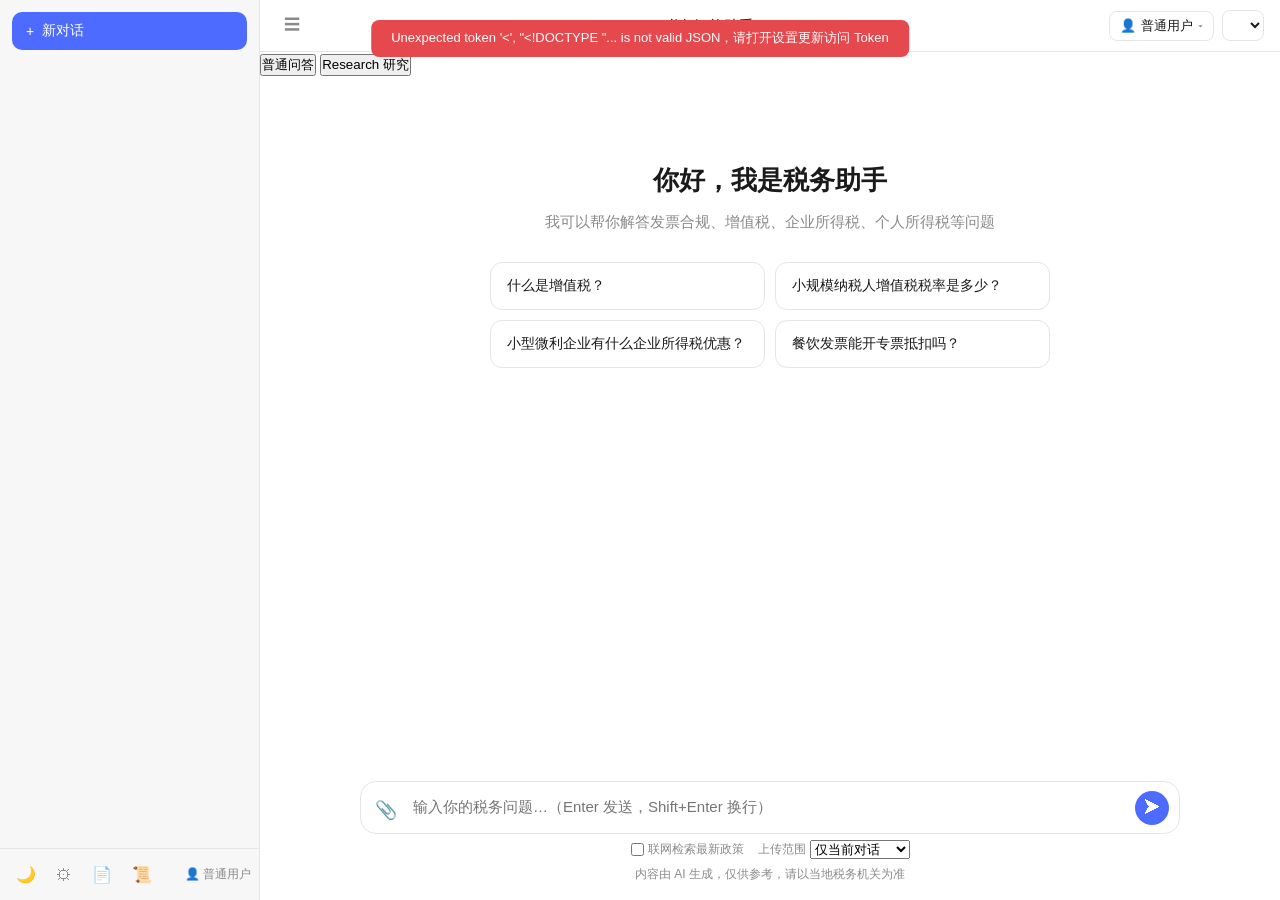
==== commit e7b4ac70: "fix: enforce administrative access and explicit authentication state" ====
--- a/web/templates/index.html
+++ b/web/templates/index.html
@@ -475,11 +475,11 @@
             <label>向量数预警上限（可自定，0 表示不设数量上限）</label><input id="cfg-qdrant-limit" type="number" min="0" step="1" value="0">
             <button class="btn" onclick="refreshQdrant(this)">🔄 刷新</button><p id="cfg-qdrant-status" role="status"></p>
             <p style="font-size:12px;color:var(--text-dim)">刷新查询已保存的地址。空间仅估算向量正文，不含索引和文档；免费版按资源限制，无固定向量数上限。切换地址不迁移数据；Embedding 必须与集合维度一致。</p>
-            <label>访问 Token（自定义鉴权时填写，留空使用演示 Token）</label><input id="cfg-auth-token" type="password" autocomplete="off">
+            <label>访问 Token（填写服务端配置的凭证）</label><input id="cfg-auth-token" type="password" autocomplete="off"><button class="btn" onclick="applyAccessToken()">验证并应用访问 Token</button>
             <p style="font-size:12px;color:var(--text-dim)">模型设置对当前服务所有会话生效；API Key 留空保留原值。</p>
             <div class="section-title" style="border-top:1px solid var(--border);padding-top:14px;margin-top:14px">🔑 身份认证 Token</div>
-            <label>普通用户 Token</label><input id="cfg-user-token" type="password" autocomplete="off" placeholder="test_token_123">
-            <label>管理员 Token</label><input id="cfg-admin-token" type="password" autocomplete="off" placeholder="admin_token_456">
+            <label>普通用户 Token</label><input id="cfg-user-token" type="password" autocomplete="off" placeholder="填写服务端配置的普通用户 Token">
+            <label>管理员 Token</label><input id="cfg-admin-token" type="password" autocomplete="off" placeholder="填写服务端配置的管理员 Token">
             <p style="font-size:12px;color:var(--text-dim);margin-top:4px">当前模式：<span id="cfg-current-role">—</span> — 保存后，在页面顶部角色按钮切换即可生效</p>
             <div class="btn-row">
                 <button class="btn btn-cancel" onclick="closeSettings()">取消</button>
@@ -491,8 +491,8 @@
 
     <script>
         // ====== 角色/Token 管理 ======
-        const DEFAULT_USER_TOKEN = 'test_token_123';
-        const DEFAULT_ADMIN_TOKEN = 'admin_token_456';
+        const DEFAULT_USER_TOKEN = '';
+        const DEFAULT_ADMIN_TOKEN = '';
         let currentRole = sessionStorage.getItem('tax_agent_role') || 'user';
 
         function getTokenForRole(role) {
@@ -508,7 +508,7 @@
         const userInput = document.getElementById('user-input');
         const sendBtn = document.getElementById('send-btn');
 
-        let currentSessionId = localStorage.getItem('tax_agent_session_id') || 'session_' + Date.now();
+        let currentSessionId = localStorage.getItem('tax_agent_session_id_' + currentRole) || 'session_' + Date.now();
         let selectedSourceTypes = ['default', 'user_upload'];
         let abortController = null;
         let autoScroll = true;
@@ -775,12 +775,28 @@
                 updateSendBtn();
             }
         }
-        function regenerate(assistantWrap) {
-            const q = lastUserQuery();
-            if (!q) { showToast('没有可重新生成的问题', true); return; }
-            assistantWrap.remove();
-            userInput.value = q;
-            sendMessage();
+        async function regenerate(assistantWrap) {
+            const q = lastUserQuery(), sid = currentSessionId, token = AUTH_TOKEN;
+            const revision = retractions.get(sid)?.revision;
+            if (!q || !Number.isInteger(revision) || !retractions.get(sid)?.can_retract
+                || sessionStreams.has(sid) || retractingSessions.has(sid) || pendingWorkflow) {
+                showToast('请刷新对话后重新生成最后一轮回复', true); return;
+            }
+            retractingSessions.add(sid); updateSendBtn();
+            try {
+                const response = await fetch(`/api/conversations/${encodeURIComponent(sid)}/messages/last?revision=${revision}`,
+                    {method:'DELETE', headers:{Authorization:token}});
+                const data = await response.json();
+                if (!response.ok) throw new Error(data.detail || '撤回失败');
+                if (token !== AUTH_TOKEN || sid !== currentSessionId) return;
+                const userWrap = assistantWrap.previousElementSibling;
+                assistantWrap.remove(); userWrap?.remove();
+                retractions.set(sid, data);
+                retractingSessions.delete(sid);
+                userInput.value = q;
+                await sendMessage();
+            } catch (error) { showToast(error.message, true); }
+            finally { retractingSessions.delete(sid); updateSendBtn(); }
         }
         function lastUserQuery() {
             const bubbles = chatInner.querySelectorAll('.message.user .bubble');
@@ -883,7 +899,7 @@
             const sid = currentSessionId;
             if (retractingSessions.has(sid)) return;
             retractions.delete(sid);
-            localStorage.setItem('tax_agent_session_id', sid);
+            localStorage.setItem('tax_agent_session_id_' + currentRole, sid);
             const requestToken = AUTH_TOKEN;
             const activeFiles = pendingFiles.filter(Boolean);
             if (activeFiles.some(f => f.status === 'uploading')) { showToast('文件上传中，请稍候…', true); return; }
@@ -1042,7 +1058,7 @@
             if (sessionId === currentSessionId && !restore) return;
             if (!restore) saveCurrentView();
             currentSessionId = sessionId;
-            localStorage.setItem('tax_agent_session_id', sessionId);
+            localStorage.setItem('tax_agent_session_id_' + currentRole, sessionId);
             restoreView(sessionId);
             if (conversationViews.has(sessionId)) {
                 loadConversations();
@@ -1080,7 +1096,7 @@
         function newConversation() {
             saveCurrentView();
             currentSessionId = 'session_' + Date.now() + '_' + Math.random().toString(36).slice(2,8);
-            localStorage.setItem('tax_agent_session_id', currentSessionId);
+            localStorage.setItem('tax_agent_session_id_' + currentRole, currentSessionId);
             restoreView(currentSessionId);
             chatInner.innerHTML = `<div class="welcome" id="welcome"><h2>你好，我是税务助手</h2><p>我可以帮你解答发票合规、增值税、企业所得税、个人所得税等问题</p><div class="suggestion-grid" id="suggestion-grid"></div></div>`;
             renderSuggestions();
@@ -1299,19 +1315,19 @@
                 });
                 const result = await resp.json();
                 if (!resp.ok) throw new Error(result.detail || '切换失败');
-                showToast('模型已切换，下次对话生效');
+                showToast('模型已切换，后续请求立即生效');
             } catch (e) { showToast('切换失败', true); }
         }
 
         // ---------- 设置弹窗 ----------
         let settingsSaving = false, settingsGeneration = 0, savedSettings = null;
         function disableSettingsInputs(disabled) {
-            document.querySelectorAll('#settings-modal input, #settings-modal select').forEach(field => { field.disabled = disabled; });
+            document.querySelectorAll('#settings-modal input, #settings-modal select').forEach(field => { field.disabled = disabled && !['cfg-auth-token', 'cfg-user-token', 'cfg-admin-token'].includes(field.id); });
         }
         function showKeyState() {
             const sameAddress = document.getElementById('cfg-llm-url').value.trim().replace(/\/+$/, '')
                 === savedSettings?.llm.base_url.replace(/\/+$/, '');
-            document.getElementById('cfg-llm-key-state').textContent = sameAddress && savedSettings.llm.api_key_set
+            document.getElementById('cfg-llm-key-state').textContent = sameAddress && savedSettings?.llm.api_key_set
                 ? '已配置 API Key。留空保留，填入新 Key 可替换。'
                 : sameAddress ? '尚未配置 API Key。' : 'API 地址已变化，请确认新地址使用的 Key。';
         }
@@ -1353,7 +1369,7 @@
                 disableSettingsInputs(false);
                 document.getElementById('settings-save').disabled = false;
             } catch (e) {
-                if (generation === settingsGeneration) status.textContent = '读取配置失败，请关闭后重新打开。';
+                if (generation === settingsGeneration) status.textContent = '读取配置失败：' + e.message + '。可在下方重新验证访问 Token。';
             }
         }
         function selectProvider(prefix) {
@@ -1488,19 +1504,44 @@
 
         // ---------- 用户信息 / 角色切换 ----------
         async function loadMe() {
-            try {
-                const resp = await fetch('/api/me', { headers: { 'Authorization': AUTH_TOKEN } });
+            const token = AUTH_TOKEN;
+            try {
+                const resp = await fetch('/api/me', { headers: { 'Authorization': token } });
                 const data = await resp.json();
-                const isAdmin = data.role === 'admin';
-                if (isAdmin !== (currentRole === 'admin')) {
-                    currentRole = isAdmin ? 'admin' : 'user';
-                    sessionStorage.setItem('tax_agent_role', currentRole);
-                    AUTH_TOKEN = getAuthToken();
-                }
+                if (token !== AUTH_TOKEN) return false;
+                if (!resp.ok) throw new Error(typeof data.detail === 'string' ? data.detail : '认证失败');
+                if (data.role !== currentRole) throw new Error('凭证身份与所选角色不一致，请在设置中验证访问 Token');
                 updateRoleUI();
+                return true;
             } catch (e) {
+                if (token === AUTH_TOKEN) showToast(e.message + '，请打开设置更新访问 Token', true);
+                return false;
+            }
+        }
+        async function applyAccessToken() {
+            if (sessionStreams.size || retractingSessions.size || window.taxResearchBusy) {
+                showToast('请先完成或停止正在执行的操作', true); return;
+            }
+            const raw = document.getElementById('cfg-auth-token').value.trim()
+                || document.getElementById(currentRole === 'admin' ? 'cfg-admin-token' : 'cfg-user-token').value.trim();
+            const status = document.getElementById('settings-save-status');
+            if (!raw) { status.textContent = '请填写访问 Token'; return; }
+            try {
+                const response = await fetch('/api/me', {headers:{Authorization:'Bearer ' + raw}});
+                const data = await response.json();
+                if (!response.ok || !['admin', 'user'].includes(data.role)) throw new Error('访问 Token 无效');
+                currentRole = data.role;
+                sessionStorage.setItem('tax_agent_role', currentRole);
+                sessionStorage.setItem('tax_agent_' + currentRole + '_token', raw);
+                AUTH_TOKEN = 'Bearer ' + raw;
+                conversationViews.clear(); retractions.clear();
+                newConversation(); conversationViews.clear();
+                window.dispatchEvent(new Event('tax-auth-changed'));
                 updateRoleUI();
-            }
+                document.getElementById('cfg-auth-token').value = '';
+                loadConversations();
+                await loadSettings(++settingsGeneration);
+            } catch (e) { status.textContent = e.message; }
         }
         function updateRoleUI() {
             const isAdmin = currentRole === 'admin';
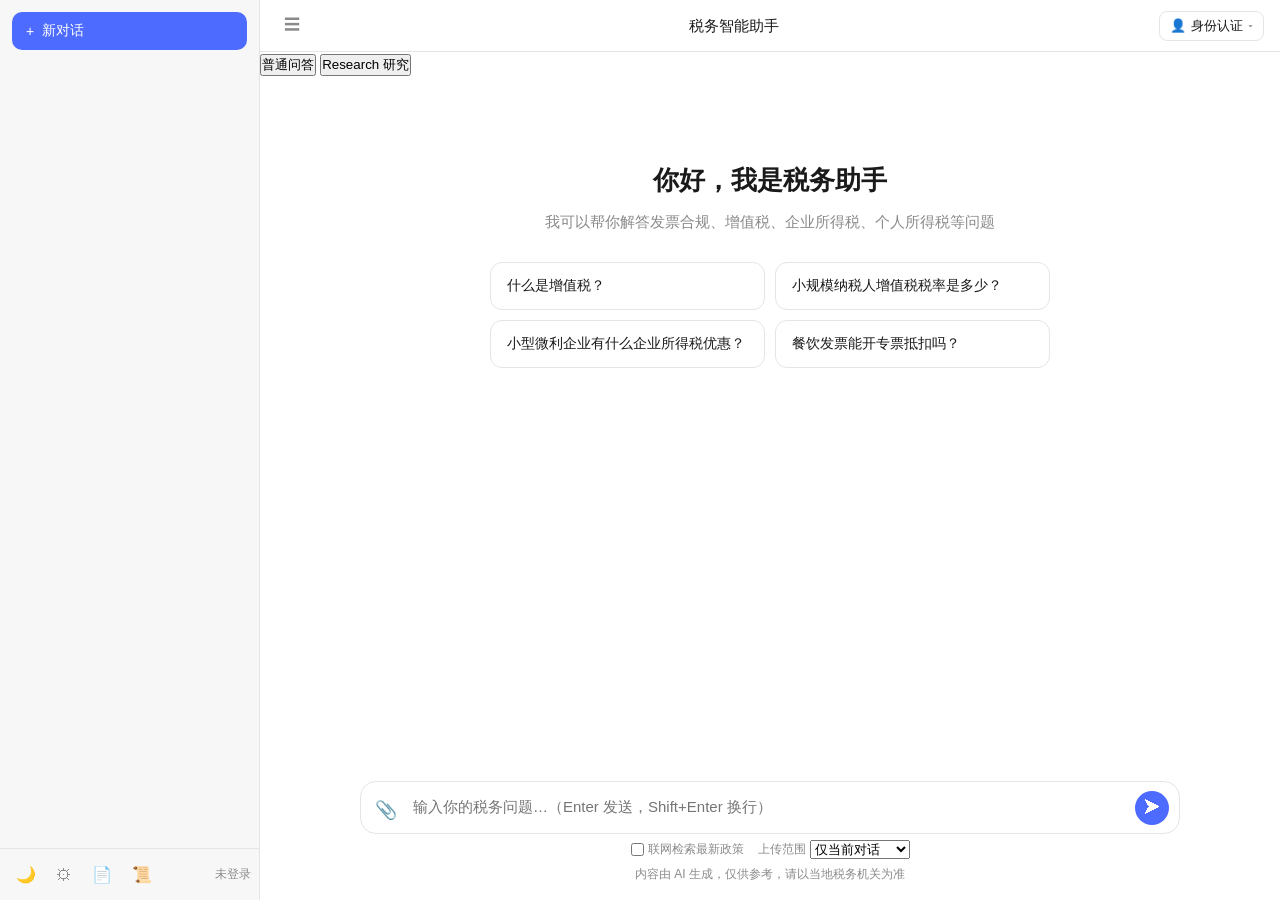
==== commit dcc28993: "fix: 修复认证和配置问题" ====
--- a/web/templates/index.html
+++ b/web/templates/index.html
@@ -325,14 +325,14 @@
         .role-option {
             padding: 10px 14px; font-size: 13px; cursor: pointer;
             display: flex; align-items: center; gap: 6px;
+            width: 100%; border: 0; background: var(--bg); color: var(--text); text-align: left;
         }
         .role-option:hover { background: var(--hover); }
         .role-option.active { background: var(--primary-soft); font-weight: 500; }
 
         /* 设置弹窗 */
-        .modal-overlay { display: none; position: fixed; inset: 0; background: rgba(0,0,0,.45); z-index: 1000; justify-content: center; align-items: center; }
-        .modal-overlay.show { display: flex; }
-        .modal { background: var(--bg); border-radius: 14px; padding: 24px; width: 480px; max-height: 82vh; overflow-y: auto; color: var(--text); }
+        .modal { margin: auto; border: 1px solid var(--border); background: var(--bg); border-radius: 14px; padding: 24px; width: min(480px, calc(100% - 24px)); max-height: 82vh; overflow-y: auto; color: var(--text); }
+        .modal::backdrop { background: rgba(0,0,0,.45); }
         .modal h3 { font-size: 17px; margin-bottom: 16px; }
         .modal .section-title { font-size: 14px; font-weight: 600; margin: 14px 0 8px; }
         .modal label { display: block; font-size: 13px; color: var(--text-dim); margin: 8px 0 4px; }
@@ -341,6 +341,10 @@
         .modal .btn { padding: 8px 18px; border-radius: 8px; border: none; cursor: pointer; font-size: 13px; }
         .modal .btn-primary { background: var(--primary); color: #fff; }
         .modal .btn-cancel { background: var(--hover); color: var(--text); }
+        .modal .btn:disabled { opacity: .6; cursor: default; }
+        .modal fieldset { border: 0; min-width: 0; }
+        .modal-status { font-size: 13px; color: var(--text-dim); }
+        .modal-status:not(:empty) { margin-bottom: 12px; }
 
         /* 移动端：侧边栏变抽屉 */
         .sidebar-backdrop { display: none; }
@@ -365,11 +369,11 @@
             <div class="conv-list" id="conv-list"></div>
             <div class="sidebar-footer">
                 <button class="icon-btn" id="theme-btn" onclick="toggleTheme()" title="切换主题">🌙</button>
-                <button class="icon-btn" id="settings-btn" onclick="showSettings()" title="模型配置">⚙</button>
+                <button class="icon-btn" id="settings-btn" onclick="showSettings()" title="模型配置" aria-label="模型配置">⚙</button>
                 <button class="icon-btn" onclick="location.href='/knowledge?session_id='+encodeURIComponent(currentSessionId)" title="我的文档：浏览与删除">📄</button>
-                <button class="icon-btn" onclick="window.open('/policy#policy-section', '_blank', 'noopener')" title="政策更新">📜</button>
+                <button class="icon-btn" onclick="location.href='/policy#policy-section'" title="政策更新">📜</button>
                 <span class="spacer"></span>
-                <span style="font-size:12px;color:var(--text-dim)" id="me-label">👤 普通用户</span>
+                <span style="font-size:12px;color:var(--text-dim)" id="me-label">未登录</span>
             </div>
         </aside>
         <div class="sidebar-backdrop" id="sidebar-backdrop" onclick="toggleSidebar(false)"></div>
@@ -380,15 +384,16 @@
                 <button class="icon-btn" onclick="toggleSidebar()" title="折叠侧边栏">☰</button>
                 <div class="main-title" id="main-title">税务智能助手</div>
                 <div class="role-badge-wrapper">
-                    <button class="role-badge" id="role-badge" onclick="toggleRoleMenu(event)" title="点击切换用户/管理员模式">
-                        <span id="role-icon">👤</span> <span id="role-label">普通用户</span> <span class="role-arrow">▾</span>
+                    <button class="role-badge" id="role-badge" onclick="toggleRoleMenu(event)" aria-controls="role-dropdown" aria-expanded="false">
+                        <span id="role-icon">👤</span> <span id="role-label">身份认证</span> <span class="role-arrow">▾</span>
                     </button>
                     <div class="role-dropdown" id="role-dropdown">
-                        <div class="role-option" data-role="user" onclick="switchRole('user')">👤 普通用户</div>
-                        <div class="role-option" data-role="admin" onclick="switchRole('admin')">🛡️ 管理员</div>
+                        <button type="button" class="role-option" onclick="showAuth()">输入登录凭证</button>
+                        <button type="button" class="role-option" data-role="user" onclick="switchRole('user')">👤 普通用户</button>
+                        <button type="button" class="role-option" data-role="admin" onclick="switchRole('admin')">🛡️ 管理员</button>
                     </div>
                 </div>
-                <select class="model-select" id="model-select" onchange="onModelChange()"></select>
+                <select class="model-select" id="model-select" aria-label="切换对话模型" onchange="onModelChange()" hidden disabled></select>
             </header>
 
             <nav class="research-mode-tabs" aria-label="咨询模式">
@@ -456,59 +461,64 @@
 
     <div class="toast" id="toast"></div>
 
-    <!-- 设置弹窗 -->
-    <div class="modal-overlay" id="settings-modal">
-        <div class="modal">
-            <h3>⚙ 模型配置</h3>
-            <div class="section-title">LLM 对话模型</div>
-            <label>提供商</label><select id="cfg-llm-provider" onchange="selectProvider('llm')"></select>
-            <label>模型 ID（可自定义）</label><input id="cfg-llm-model" list="llm-models" placeholder="填写服务商提供的模型 ID"><datalist id="llm-models"></datalist>
-            <label for="cfg-llm-key">API Key</label><input id="cfg-llm-key" type="password" aria-describedby="cfg-llm-key-state" autocomplete="off">
-            <p id="cfg-llm-key-state" role="status"></p>
-            <label>Base URL</label><input id="cfg-llm-url" type="text" oninput="showKeyState()" placeholder="https://open.bigmodel.cn/api/paas/v4/">
-            <div><button class="btn" onclick="testChatConnection(this)">🔗 检测连接</button> <button class="btn" onclick="probeModels('llm', this)">🔍 获取模型列表</button></div>
+    <dialog class="modal" id="auth-modal" aria-labelledby="auth-title">
+        <h3 id="auth-title">登录 TaxAgent</h3>
+        <p class="modal-status" id="auth-status" role="status"></p>
+        <form novalidate onsubmit="event.preventDefault(); applyAccessToken()">
+            <label for="auth-token">登录凭证</label>
+            <input id="auth-token" type="password" autocomplete="current-password" spellcheck="false" required autofocus>
+            <button type="button" class="btn" aria-pressed="false" onclick="toggleSecret('auth-token', this)">显示凭证</button>
+            <p class="modal-status">请输入服务端为你的账号配置的登录凭证。</p>
+            <div class="btn-row">
+                <button type="button" class="btn btn-cancel" onclick="closeAuth()">关闭</button>
+                <button type="submit" class="btn btn-primary" id="auth-submit">登录</button>
+            </div>
+        </form>
+    </dialog>
+
+    <dialog class="modal" id="settings-modal" aria-labelledby="settings-title">
+            <h3 id="settings-title">个人模型配置</h3>
+            <div id="settings-scope-switch" hidden>
+                <button type="button" class="btn" id="settings-personal-tab" onclick="showSettings('personal')">个人模型</button>
+                <button type="button" class="btn" id="settings-system-tab" onclick="showSettings('system')">系统默认模型</button>
+            </div>
+            <p class="modal-status" id="settings-save-status" role="status"></p>
+            <button type="button" class="btn" id="settings-retry" onclick="showSettings(settingsScope)" hidden>重新读取</button>
+            <fieldset id="settings-model-config" hidden disabled>
+            <p class="modal-status" id="settings-scope-note"></p>
+            <label for="cfg-llm-provider">提供商</label><select id="cfg-llm-provider" onchange="selectProvider('llm')"></select>
+            <label for="cfg-llm-model">模型名称（模型 ID）</label><input id="cfg-llm-model" maxlength="512" aria-describedby="settings-save-status cfg-llm-status" list="llm-models" placeholder="填写服务商提供的模型 ID"><datalist id="llm-models"></datalist>
+            <label for="cfg-llm-url">API 基础地址（Base URL）</label><input id="cfg-llm-url" type="url" maxlength="2048" aria-describedby="settings-save-status cfg-llm-status" oninput="showKeyState()" placeholder="https://open.bigmodel.cn/api/paas/v4/">
+            <label for="cfg-llm-key">API Key</label><input id="cfg-llm-key" type="password" maxlength="4096" aria-describedby="cfg-llm-key-state settings-save-status cfg-llm-status" autocomplete="off" spellcheck="false">
+            <button type="button" class="btn" aria-pressed="false" onclick="toggleSecret('cfg-llm-key', this)">显示 Key</button>
+            <p id="cfg-llm-key-state" class="modal-status" role="status"></p>
+            <div><button type="button" class="btn" id="settings-test" onclick="testChatConnection(this)">测试连接</button> <button type="button" class="btn" id="settings-probe" onclick="probeModels('llm', this)">获取模型列表</button></div>
             <p id="cfg-llm-status" role="status"></p>
 
+            <div id="settings-qdrant">
             <div class="section-title">Qdrant 向量存储监控</div>
-            <label>Qdrant URL</label><input id="cfg-qdrant-url" placeholder="https://your-cluster.qdrant.io 或 http://localhost:6333">
-            <label>API Key（同一地址留空保留；新地址留空适用于无鉴权的自建实例）</label><input id="cfg-qdrant-key" type="password" autocomplete="off">
-            <label>向量数预警上限（可自定，0 表示不设数量上限）</label><input id="cfg-qdrant-limit" type="number" min="0" step="1" value="0">
+            <label for="cfg-qdrant-url">Qdrant URL</label><input id="cfg-qdrant-url" placeholder="https://your-cluster.qdrant.io 或 http://localhost:6333">
+            <label for="cfg-qdrant-key">API Key（同一地址留空保留；新地址留空适用于无鉴权的自建实例）</label><input id="cfg-qdrant-key" type="password" autocomplete="off">
+            <label for="cfg-qdrant-limit">向量数预警上限（可自定，0 表示不设数量上限）</label><input id="cfg-qdrant-limit" type="number" min="0" step="1" value="0">
             <button class="btn" onclick="refreshQdrant(this)">🔄 刷新</button><p id="cfg-qdrant-status" role="status"></p>
             <p style="font-size:12px;color:var(--text-dim)">刷新查询已保存的地址。空间仅估算向量正文，不含索引和文档；免费版按资源限制，无固定向量数上限。切换地址不迁移数据；Embedding 必须与集合维度一致。</p>
-            <label>访问 Token（填写服务端配置的凭证）</label><input id="cfg-auth-token" type="password" autocomplete="off"><button class="btn" onclick="applyAccessToken()">验证并应用访问 Token</button>
-            <p style="font-size:12px;color:var(--text-dim)">模型设置对当前服务所有会话生效；API Key 留空保留原值。</p>
-            <div class="section-title" style="border-top:1px solid var(--border);padding-top:14px;margin-top:14px">🔑 身份认证 Token</div>
-            <label>普通用户 Token</label><input id="cfg-user-token" type="password" autocomplete="off" placeholder="填写服务端配置的普通用户 Token">
-            <label>管理员 Token</label><input id="cfg-admin-token" type="password" autocomplete="off" placeholder="填写服务端配置的管理员 Token">
-            <p style="font-size:12px;color:var(--text-dim);margin-top:4px">当前模式：<span id="cfg-current-role">—</span> — 保存后，在页面顶部角色按钮切换即可生效</p>
+            </div>
+            </fieldset>
             <div class="btn-row">
-                <button class="btn btn-cancel" onclick="closeSettings()">取消</button>
-                <button class="btn btn-primary" id="settings-save" onclick="saveSettings()">保存</button>
+                <button class="btn btn-cancel" onclick="closeSettings()">关闭</button>
+                <button class="btn btn-primary" id="settings-save" onclick="saveSettings()" hidden disabled>保存配置</button>
             </div>
-            <p id="settings-save-status" role="status"></p>
-        </div>
-    </div>
-
+    </dialog>
+
+    <script src="/static/auth.js"></script>
     <script>
-        // ====== 角色/Token 管理 ======
-        const DEFAULT_USER_TOKEN = '';
-        const DEFAULT_ADMIN_TOKEN = '';
-        let currentRole = sessionStorage.getItem('tax_agent_role') || 'user';
-
-        function getTokenForRole(role) {
-            const stored = sessionStorage.getItem('tax_agent_' + role + '_token');
-            return stored || (role === 'admin' ? DEFAULT_ADMIN_TOKEN : DEFAULT_USER_TOKEN);
-        }
-        function getAuthToken() {
-            return 'Bearer ' + getTokenForRole(currentRole);
-        }
-        let AUTH_TOKEN = getAuthToken();
         const chat = document.getElementById('chat');
         const chatInner = document.getElementById('chat-inner');
         const userInput = document.getElementById('user-input');
         const sendBtn = document.getElementById('send-btn');
 
-        let currentSessionId = localStorage.getItem('tax_agent_session_id_' + currentRole) || 'session_' + Date.now();
+        let currentSessionId = '';
+        const conversationStorageKey = () => 'tax_agent_session_id_' + TaxAuth.user().role;
         let selectedSourceTypes = ['default', 'user_upload'];
         let abortController = null;
         let autoScroll = true;
@@ -521,9 +531,10 @@
         const retractingSessions = new Set();
 
         function saveCurrentView() {
-            conversationViews.set(currentSessionId, {...conversationViews.get(currentSessionId), nodes:Array.from(chatInner.childNodes), draft:userInput.value,
+            const view = conversationViews.get(currentSessionId) || {};
+            conversationViews.set(currentSessionId, Object.assign(view, {nodes:Array.from(chatInner.childNodes), draft:userInput.value,
                 files:pendingFiles, uploadNodes:Array.from(document.getElementById('upload-preview').childNodes),
-                workflow:currentWorkflow, title:document.getElementById('main-title').textContent});
+                workflow:currentWorkflow, title:document.getElementById('main-title').textContent}));
         }
         function restoreView(sessionId) {
             const view = conversationViews.get(sessionId);
@@ -567,13 +578,14 @@
             updateRetraction();
         }
         async function refreshWorkflow() {
-            const sid = currentSessionId;
-            const resp = await fetch(`/api/conversations/${encodeURIComponent(sid)}/workflow`, {headers:{Authorization:AUTH_TOKEN}});
+            const sid = currentSessionId, auth = TaxAuth.snapshot();
+            if (!auth) return;
+            const resp = await TaxAuth.request(`/api/conversations/${encodeURIComponent(sid)}/workflow`);
             if (sid !== currentSessionId) return;
             if (resp.status === 404) { showWorkflow({}); return; }
             if (!resp.ok) { const error = await resp.json(); throw new Error(error.detail || '读取工作流失败'); }
             const data = await resp.json();
-            if (sid === currentSessionId) showWorkflow(data);
+            if (auth === TaxAuth.snapshot() && sid === currentSessionId) showWorkflow(data);
         }
         async function resumeApproval(approved) {
             if (streaming || !pendingWorkflow) return;
@@ -584,8 +596,8 @@
             const panel = document.getElementById('workflow-panel');
             panel.querySelectorAll('button').forEach(b => b.disabled = true);
             try {
-                const resp = await fetch(`/api/conversations/${encodeURIComponent(sid)}/resume`, {
-                    method:'POST', headers:{Authorization:AUTH_TOKEN,'Content-Type':'application/json'},
+                const resp = await TaxAuth.request(`/api/conversations/${encodeURIComponent(sid)}/resume`, {
+                    method:'POST', headers:{'Content-Type':'application/json'},
                     body:JSON.stringify({id:pause.id,value:approved}), signal:controller.signal});
                 const data = await resp.json();
                 if (!resp.ok) throw new Error(data.detail || '审批处理失败');
@@ -598,13 +610,16 @@
             finally { sessionStreams.delete(sid); updateSendBtn(); if (sid === currentSessionId) panel.querySelectorAll('button').forEach(b => b.disabled = false); loadConversations(); }
         }
         async function downloadArtifact(id) {
+            const auth = TaxAuth.snapshot();
             try {
-                const resp = await fetch(`/api/conversations/${encodeURIComponent(currentSessionId)}/artifacts/${encodeURIComponent(id)}`, {headers:{Authorization:AUTH_TOKEN}});
+                const resp = await TaxAuth.request(`/api/conversations/${encodeURIComponent(currentSessionId)}/artifacts/${encodeURIComponent(id)}`);
                 if (!resp.ok) { const error = await resp.json(); throw new Error(error.detail || '下载失败'); }
-                const url = URL.createObjectURL(await resp.blob());
+                const artifact = await resp.blob();
+                if (auth !== TaxAuth.snapshot()) return;
+                const url = URL.createObjectURL(artifact);
                 const a = document.createElement('a'); a.href = url; a.download = 'filing-draft.json'; a.click();
                 setTimeout(() => URL.revokeObjectURL(url), 1000);
-            } catch (error) { showToast(error.message, true); }
+            } catch (error) { if (error.name !== 'AbortError') showToast(error.message, true); }
         }
 
         // ---------- 主题 ----------
@@ -744,7 +759,7 @@
             buttons.forEach((button, index) => { button.hidden = !ready || index !== buttons.length - 1; });
         }
         async function retractMessage(userWrap) {
-            const sid = currentSessionId, token = AUTH_TOKEN;
+            const sid = currentSessionId, auth = TaxAuth.snapshot();
             const button = userWrap.querySelector('.retract-turn');
             const revision = retractions.get(sid)?.revision;
             const assistantWrap = userWrap.nextElementSibling;
@@ -752,16 +767,15 @@
                 || sessionStreams.has(sid) || retractingSessions.has(sid) || pendingWorkflow) return;
             retractingSessions.add(sid); updateSendBtn();
             try {
-                const response = await fetch(`/api/conversations/${encodeURIComponent(sid)}/messages/last?revision=${revision}`, {
+                const response = await TaxAuth.request(`/api/conversations/${encodeURIComponent(sid)}/messages/last?revision=${revision}`, {
                     method: 'DELETE',
-                    headers: { 'Authorization': token },
                 });
                 const data = await response.json();
                 if (!response.ok) {
                     if ([404, 409].includes(response.status)) retractions.delete(sid);
                     throw new Error(data.detail || '撤回失败');
                 }
-                if (token !== AUTH_TOKEN) return;
+                if (auth !== TaxAuth.snapshot()) return;
                 assistantWrap.remove(); userWrap.remove();
                 const view = conversationViews.get(sid);
                 if (view?.nodes) view.nodes = view.nodes.filter(n => n !== userWrap && n !== assistantWrap);
@@ -776,19 +790,20 @@
             }
         }
         async function regenerate(assistantWrap) {
-            const q = lastUserQuery(), sid = currentSessionId, token = AUTH_TOKEN;
+            const q = lastUserQuery(), sid = currentSessionId, auth = TaxAuth.snapshot();
             const revision = retractions.get(sid)?.revision;
-            if (!q || !Number.isInteger(revision) || !retractions.get(sid)?.can_retract
+            const lastAssistant = [...chatInner.querySelectorAll('.message.assistant')].at(-1);
+            if (assistantWrap !== lastAssistant || !q || !Number.isInteger(revision) || !retractions.get(sid)?.can_retract
                 || sessionStreams.has(sid) || retractingSessions.has(sid) || pendingWorkflow) {
                 showToast('请刷新对话后重新生成最后一轮回复', true); return;
             }
             retractingSessions.add(sid); updateSendBtn();
             try {
-                const response = await fetch(`/api/conversations/${encodeURIComponent(sid)}/messages/last?revision=${revision}`,
-                    {method:'DELETE', headers:{Authorization:token}});
+                const response = await TaxAuth.request(`/api/conversations/${encodeURIComponent(sid)}/messages/last?revision=${revision}`,
+                    {method:'DELETE'});
                 const data = await response.json();
                 if (!response.ok) throw new Error(data.detail || '撤回失败');
-                if (token !== AUTH_TOKEN || sid !== currentSessionId) return;
+                if (auth !== TaxAuth.snapshot() || sid !== currentSessionId) return;
                 const userWrap = assistantWrap.previousElementSibling;
                 assistantWrap.remove(); userWrap?.remove();
                 retractions.set(sid, data);
@@ -891,6 +906,7 @@
         // ---------- 发送 ----------
         async function sendMessage() {
             if (streaming) { abortController && abortController.abort(); return; }
+            if (!TaxAuth.user()) { showAuth('请先登录。'); return; }
             if (conversationViews.get(currentSessionId)?.loading) { showToast('正在加载本对话历史，请稍候'); return; }
             if (pendingWorkflow?.kind === 'approval') { showToast('请先批准或拒绝待审批操作', true); return; }
             if (pendingWorkflow) showWorkflow({});
@@ -899,8 +915,8 @@
             const sid = currentSessionId;
             if (retractingSessions.has(sid)) return;
             retractions.delete(sid);
-            localStorage.setItem('tax_agent_session_id_' + currentRole, sid);
-            const requestToken = AUTH_TOKEN;
+            localStorage.setItem(conversationStorageKey(), sid);
+            const auth = TaxAuth.snapshot();
             const activeFiles = pendingFiles.filter(Boolean);
             if (activeFiles.some(f => f.status === 'uploading')) { showToast('文件上传中，请稍候…', true); return; }
             const readyFiles = activeFiles.filter(f => f.status === 'done' && f.fileId);
@@ -931,9 +947,9 @@
             try {
                 // 本轮联网直接由后端编排器处理，避免向量入库失败导致搜索失效。
 
-                const resp = await fetch('/api/chat/stream', {
+                const resp = await TaxAuth.request('/api/chat/stream', {
                     method: 'POST',
-                    headers: { 'Content-Type': 'application/json', 'Authorization': requestToken },
+                    headers: { 'Content-Type': 'application/json'},
                     body: JSON.stringify({ user_id: 'web_user', query: text, session_id: sid, source_types: selectedSourceTypes, web_search: document.getElementById('chk-web').checked, uploaded_file_ids: readyFiles.map(f => f.fileId) }),
                     signal: controller.signal,
                 });
@@ -979,7 +995,7 @@
                             answerText += '\n\n⚠️ ' + error;
                         } else if (type === 'done') {
                             const turn = JSON.parse(dataStr);
-                            if (turn && Number.isInteger(turn.revision) && requestToken === AUTH_TOKEN) retractions.set(sid, turn);
+                            if (turn && Number.isInteger(turn.revision) && auth === TaxAuth.snapshot()) retractions.set(sid, turn);
                         }
                     }
                 }
@@ -1025,11 +1041,12 @@
             return '更早';
         }
         async function loadConversations() {
+            const auth = TaxAuth.snapshot();
+            if (!auth) return;
             try {
-                const requestToken = AUTH_TOKEN;
-                const resp = await fetch('/api/conversations', { headers: { 'Authorization': requestToken } });
+                const resp = await TaxAuth.request('/api/conversations');
                 const data = await resp.json();
-                if (requestToken !== AUTH_TOKEN) return;
+                if (auth !== TaxAuth.snapshot()) return;
                 if (!resp.ok) throw new Error(data.detail || '会话列表加载失败');
                 const convs = (data.conversations || []).slice().sort((a, b) => (b.updated_at || '') > (a.updated_at || '') ? 1 : -1);
                 for (const [sid, run] of sessionStreams) {
@@ -1052,28 +1069,30 @@
                 }
                 list.innerHTML = html || '<div class="conv-group-label">暂无对话</div>';
                 return convs;
-            } catch (e) { console.error('加载会话失败', e); }
+            } catch (e) { if (e.name !== 'AbortError') showToast('加载会话失败：' + e.message, true); }
         }
         async function selectConversation(sessionId, restore = false) {
+            const auth = TaxAuth.snapshot();
+            if (!auth) return;
             if (sessionId === currentSessionId && !restore) return;
             if (!restore) saveCurrentView();
             currentSessionId = sessionId;
-            localStorage.setItem('tax_agent_session_id_' + currentRole, sessionId);
+            localStorage.setItem(conversationStorageKey(), sessionId);
             restoreView(sessionId);
             if (conversationViews.has(sessionId)) {
                 loadConversations();
                 if (!sessionStreams.has(sessionId)) refreshWorkflow().catch(error => showToast(error.message, true));
                 return;
             }
-            conversationViews.set(sessionId, {nodes:[], files:pendingFiles, uploadNodes:[], loading:true});
+            const view = {nodes:[], files:pendingFiles, uploadNodes:[], loading:true};
+            conversationViews.set(sessionId, view);
             updateSendBtn();
             document.getElementById('main-title').textContent = '加载中…';
             try {
-                const resp = await fetch(`/api/conversations/${encodeURIComponent(sessionId)}/messages`, { headers: { 'Authorization': AUTH_TOKEN } });
+                const resp = await TaxAuth.request(`/api/conversations/${encodeURIComponent(sessionId)}/messages`);
                 const data = await resp.json();
                 if (!resp.ok) throw new Error(data.detail || '历史读取失败');
-                const view = conversationViews.get(sessionId);
-                if (!view) return;
+                if (auth !== TaxAuth.snapshot() || conversationViews.get(sessionId) !== view) return;
                 retractions.set(sessionId, data);
                 view.title = data.title || '税务智能助手';
                 if (sessionId === currentSessionId) document.getElementById('main-title').textContent = view.title;
@@ -1084,52 +1103,60 @@
                         addMessageActions(msg.wrap, m.role === 'user' ? 'user' : 'assistant', m.content || '');
                     }
                 }
-            } catch (e) { showToast('加载历史失败：' + e.message, true); }
+            } catch (e) { if (e.name !== 'AbortError') showToast('加载历史失败：' + e.message, true); }
             finally {
-                if (conversationViews.has(sessionId)) conversationViews.get(sessionId).loading = false;
+                if (conversationViews.get(sessionId) === view) view.loading = false;
                 updateSendBtn();
             }
-            if (sessionId !== currentSessionId) return;
+            if (auth !== TaxAuth.snapshot() || sessionId !== currentSessionId) return;
             refreshWorkflow().catch(error => showToast(error.message, true));
             loadConversations();
         }
-        function newConversation() {
-            saveCurrentView();
-            currentSessionId = 'session_' + Date.now() + '_' + Math.random().toString(36).slice(2,8);
-            localStorage.setItem('tax_agent_session_id_' + currentRole, currentSessionId);
-            restoreView(currentSessionId);
+        const newSessionId = () => 'session_' + Date.now() + '_' + Math.random().toString(36).slice(2,8);
+        function renderWelcome() {
             chatInner.innerHTML = `<div class="welcome" id="welcome"><h2>你好，我是税务助手</h2><p>我可以帮你解答发票合规、增值税、企业所得税、个人所得税等问题</p><div class="suggestion-grid" id="suggestion-grid"></div></div>`;
             renderSuggestions();
             document.getElementById('main-title').textContent = '税务智能助手';
+        }
+        function newConversation() {
+            if (!TaxAuth.user()) { showAuth('请先登录。'); return; }
+            saveCurrentView();
+            currentSessionId = newSessionId();
+            localStorage.setItem(conversationStorageKey(), currentSessionId);
+            restoreView(currentSessionId);
+            renderWelcome();
             loadConversations();
             userInput.focus();
         }
         async function deleteConversation(sessionId) {
+            const auth = TaxAuth.snapshot();
             if (sessionStreams.has(sessionId)) { showToast('请先停止该对话的回复，再删除对话', true); return; }
             if (!confirm('确定删除这个对话及其单次文档和向量吗？全局文档会保留。')) return;
             try {
-                const response = await fetch(`/api/conversations/${sessionId}`, { method: 'DELETE', headers: { 'Authorization': AUTH_TOKEN } });
+                const response = await TaxAuth.request(`/api/conversations/${encodeURIComponent(sessionId)}`, {method: 'DELETE'});
                 if (!response.ok) { const error = await response.json(); throw new Error(error.detail || '删除未完成'); }
+                if (auth !== TaxAuth.snapshot()) return;
                 if (sessionId === currentSessionId) newConversation();
                 else loadConversations();
                 conversationViews.delete(sessionId);
-            } catch (e) { showToast('删除失败：' + e.message, true); }
+            } catch (e) { if (e.name !== 'AbortError') showToast('删除失败：' + e.message, true); }
         }
         async function renameConversation(sessionId) {
+            const auth = TaxAuth.snapshot();
             const cur = [...document.querySelectorAll('.conv-item')].find(x => x.onclick && x.textContent.includes(sessionId))?.querySelector('.conv-title')?.textContent || '';
             const title = prompt('重命名对话：', cur);
             if (!title || title.trim() === '') return;
             try {
-                const resp = await fetch(`/api/conversations/${sessionId}`, {
+                const resp = await TaxAuth.request(`/api/conversations/${encodeURIComponent(sessionId)}`, {
                     method: 'PATCH',
-                    headers: { 'Content-Type': 'application/json', 'Authorization': AUTH_TOKEN },
+                    headers: { 'Content-Type': 'application/json'},
                     body: JSON.stringify({ title: title.trim() }),
                 });
-                if (resp.ok) {
+                if (resp.ok && auth === TaxAuth.snapshot()) {
                     if (sessionId === currentSessionId) document.getElementById('main-title').textContent = title.trim();
                     loadConversations();
                 }
-            } catch (e) { showToast('重命名失败', true); }
+            } catch (e) { if (e.name !== 'AbortError') showToast('重命名失败', true); }
         }
 
         // ---------- 文件上传 ----------
@@ -1196,22 +1223,24 @@
             sendBtn.textContent = run ? '■' : '➤'; sendBtn.classList.toggle('stop', !!run);
             const active = pendingFiles.filter(Boolean);
             const uploading = active.some(f => f.status === 'uploading');
-            sendBtn.disabled = !run && (uploading || !!conversationViews.get(currentSessionId)?.loading);
+            sendBtn.disabled = !run && (!TaxAuth.user() || uploading || !!conversationViews.get(currentSessionId)?.loading);
             sendBtn.disabled ||= retractingSessions.has(currentSessionId);
             sendBtn.title = uploading ? '文件上传中，请稍候…' : '';
             updateRetraction();
         }
         async function handleFiles(files) {
-            const sid = currentSessionId, requestToken = AUTH_TOKEN, uploadEntries = pendingFiles;
+            const sid = currentSessionId, auth = TaxAuth.snapshot(), uploadEntries = pendingFiles;
+            if (!auth) { showAuth('请先登录。'); return; }
             const scope = document.getElementById('upload-scope').value;
             if (scope === 'session') {
                 try {
-                    const r = await fetch('/api/conversations', { method: 'POST', headers: { 'Authorization': requestToken, 'Content-Type': 'application/json' }, body: JSON.stringify({ session_id: sid }) });
+                    const r = await TaxAuth.request('/api/conversations', { method: 'POST', headers: { 'Content-Type': 'application/json' }, body: JSON.stringify({ session_id: sid }) });
                     if (!r.ok) { const e = await r.json(); throw new Error(e.detail || '创建对话失败'); }
                     loadConversations();
                 } catch (e) { showToast(e.message, true); return; }
             }
             for (const f of files) {
+                if (auth !== TaxAuth.snapshot()) return;
                 const idx = uploadEntries.length;
                 const entry = { file: f, status: 'uploading', fileId: null, xhr: null, objectUrl: null };
                 uploadEntries[idx] = entry;
@@ -1235,10 +1264,11 @@
                                 meta.textContent = fmtSize(f.size) + ' — ' + pct + '%';
                             }
                         };
-                        xhr.onload = () => {
+                        xhr.onload = async () => {
                             try {
+                                await TaxAuth.checkResponse(xhr.status, async () => JSON.parse(xhr.responseText), auth);
                                 const data = JSON.parse(xhr.responseText);
-                                if (data.status === 'success') {
+                                if (xhr.status >= 200 && xhr.status < 300 && data.status === 'success') {
                                     entry.status = 'done';
                                     entry.fileId = data.file_id;
                                     fill.style.width = '100%'; fill.classList.add('done');
@@ -1253,11 +1283,12 @@
                         xhr.onabort = () => reject(new Error('上传已取消'));
                         xhr.ontimeout = () => reject(new Error('上传超时'));
                         xhr.open('POST', '/api/knowledge/upload');
-                        xhr.setRequestHeader('Authorization', requestToken);
+                        xhr.setRequestHeader('Authorization', TaxAuth.authorization(auth));
                         xhr.timeout = 120000;
                         xhr.send(fd);
                     });
                 } catch (e) {
+                    if (auth !== TaxAuth.snapshot()) return;
                     entry.status = 'error';
                     card.classList.add('error');
                     fill.style.width = '100%'; fill.classList.add('error');
@@ -1283,46 +1314,70 @@
         // ---------- 模型选择 ----------
         let modelProviders = {};
         const discoveredModels = {};
+        let modelsGeneration = 0, quickModelSaving = false;
         async function loadModels() {
+            if (TaxAuth.user()?.role !== 'admin') return;
+            const generation = ++modelsGeneration;
+            const select = document.getElementById('model-select');
+            select.disabled = true;
             try {
-                const resp = await fetch('/api/settings', { headers: { 'Authorization': AUTH_TOKEN } });
-                const data = await resp.json();
-                const sel = document.getElementById('model-select');
-                sel.innerHTML = '';
-                const current = data.config.llm;
-                const models = discoveredModels[current.base_url] || [current.model];
-                models.filter(Boolean).forEach(id => {
-                    const m = {value:id, label:id};
-                        const opt = document.createElement('option');
-                        opt.value = m.value; opt.textContent = m.label;
-                        if (m.value === data.config.llm.model) opt.selected = true;
-                        sel.appendChild(opt);
+                const response = await TaxAuth.request('/api/settings');
+                const data = await response.json();
+                if (generation !== modelsGeneration) return;
+                if (!response.ok) throw new Error(data.detail || '模型列表加载失败');
+                const {base_url, model} = data.config.llm;
+                const options = new Set([model, ...(discoveredModels[base_url] || [])].filter(Boolean));
+                select.replaceChildren();
+                for (const id of options) select.add(new Option(id, id, false, id === model));
+                select.disabled = !options.size;
+            } catch (error) {
+                if (generation === modelsGeneration && error.name !== 'AbortError') showToast(error.message, true);
+            }
+        }
+        async function onModelChange() {
+            const select = document.getElementById('model-select');
+            const model = select.value;
+            if (!model || quickModelSaving || settingsSaving || TaxAuth.user()?.role !== 'admin') return;
+            quickModelSaving = select.disabled = true;
+            try {
+                const response = await TaxAuth.request('/api/settings', {
+                    method: 'POST', headers: {'Content-Type': 'application/json'},
+                    body: JSON.stringify({llm: {model}}),
                 });
-                if (data.config.llm.model && !Array.from(sel.options).some(o => o.value === data.config.llm.model)) {
-                    const opt = document.createElement('option'); opt.value = data.config.llm.model;
-                    opt.textContent = data.config.llm.model; opt.selected = true; sel.appendChild(opt);
-                }
-            } catch (e) { showToast('模型列表加载失败：' + e.message, true); }
-        }
-        async function onModelChange() {
-            const model = document.getElementById('model-select').value;
-            if (!model) return;
-            try {
-                const resp = await fetch('/api/settings', {
-                    method: 'POST',
-                    headers: { 'Content-Type': 'application/json', 'Authorization': AUTH_TOKEN },
-                    body: JSON.stringify({ llm: { model } }),
-                });
-                const result = await resp.json();
-                if (!resp.ok) throw new Error(result.detail || '切换失败');
-                showToast('模型已切换，后续请求立即生效');
-            } catch (e) { showToast('切换失败', true); }
+                const data = await response.json();
+                if (!response.ok) throw new Error(data.detail || '切换失败');
+                showToast('模型已切换，后续请求将使用新模型');
+            } catch (error) {
+                if (error.name !== 'AbortError') showToast(error.message, true);
+            } finally {
+                quickModelSaving = false;
+                loadModels();
+            }
         }
 
         // ---------- 设置弹窗 ----------
-        let settingsSaving = false, settingsGeneration = 0, savedSettings = null;
+        let settingsSaving = false, settingsGeneration = 0, savedSettings = null, settingsScope = 'personal';
+        let settingsTest = null;
+        const settingsPath = () => settingsScope === 'system' ? '/api/settings' : '/api/settings/personal';
+        const settingsDialog = document.getElementById('settings-modal');
+        const settingsFields = document.getElementById('settings-model-config');
+        const settingsStatus = document.getElementById('settings-save-status');
+        const settingsSave = document.getElementById('settings-save');
+        const settingsRetry = document.getElementById('settings-retry');
         function disableSettingsInputs(disabled) {
-            document.querySelectorAll('#settings-modal input, #settings-modal select').forEach(field => { field.disabled = disabled && !['cfg-auth-token', 'cfg-user-token', 'cfg-admin-token'].includes(field.id); });
+            settingsFields.disabled = settingsSave.disabled = disabled;
+        }
+        function toggleSecret(id, button) {
+            const field = document.getElementById(id);
+            const show = field.type === 'password';
+            field.type = show ? 'text' : 'password';
+            button.setAttribute('aria-pressed', String(show));
+        }
+        function clearSecret(id) {
+            const field = document.getElementById(id);
+            field.value = '';
+            field.type = 'password';
+            field.nextElementSibling?.setAttribute('aria-pressed', 'false');
         }
         function showKeyState() {
             const sameAddress = document.getElementById('cfg-llm-url').value.trim().replace(/\/+$/, '')
@@ -1331,284 +1386,388 @@
                 ? '已配置 API Key。留空保留，填入新 Key 可替换。'
                 : sameAddress ? '尚未配置 API Key。' : 'API 地址已变化，请确认新地址使用的 Key。';
         }
-        async function loadSettings(generation) {
-            const status = document.getElementById('settings-save-status');
+        function validModelInput({base_url, model, api_key}, status) {
+            const name = document.getElementById('cfg-llm-model');
+            const url = document.getElementById('cfg-llm-url');
+            const key = document.getElementById('cfg-llm-key');
+            for (const field of [name, url, key]) field.removeAttribute('aria-invalid');
+            let invalid, message;
+            if (!model) {
+                invalid = name;
+                message = '请填写模型名称。';
+            } else if (!/^https?:\/\/\S+$/i.test(base_url)) {
+                invalid = url;
+                message = '请填写以 HTTPS 或 HTTP 开头的 API 基础地址。';
+            } else if (settingsScope === 'personal' && !api_key
+                       && (!savedSettings?.llm.api_key_set
+                           || savedSettings.llm.base_url.replace(/\/+$/, '') !== base_url.replace(/\/+$/, ''))) {
+                invalid = key;
+                message = '请填写该 API 地址对应的 Key。';
+            }
+            if (!invalid) return true;
+            status.textContent = message;
+            invalid.setAttribute('aria-invalid', 'true');
+            invalid.focus();
+            return false;
+        }
+        function cancelSettingsTest() {
+            settingsTest?.abort();
+            settingsTest = null;
+            document.getElementById('settings-test').disabled = false;
+        }
+        for (const name of ['model', 'url', 'key']) {
+            document.getElementById('cfg-llm-' + name).addEventListener('input', event => {
+                event.target.removeAttribute('aria-invalid');
+                cancelSettingsTest();
+                document.getElementById('cfg-llm-status').textContent = '';
+            });
+        }
+        async function loadSettings(generation, message = '') {
             try {
-                const resp = await fetch('/api/settings', { headers: { 'Authorization': AUTH_TOKEN } });
+                const resp = await TaxAuth.request(settingsPath());
                 const data = await resp.json();
                 if (!resp.ok) throw new Error(data.detail || '配置加载失败');
                 if (generation !== settingsGeneration) return;
                 const cfg = data.config;
                 modelProviders = data.providers || {};
-                for (const [prefix, section] of [['llm', 'llm']]) {
-                    const select = document.getElementById('cfg-' + prefix + '-provider');
-                    select.replaceChildren();
-                    for (const name of Object.keys(modelProviders)) {
-                        const option = document.createElement('option'); option.value = name; option.textContent = name;
-                        select.appendChild(option);
-                    }
-                    select.value = cfg[section].provider || '自定义';
-                    document.getElementById('cfg-' + prefix + '-status').textContent = '';
-                }
-                document.getElementById('cfg-qdrant-url').value = cfg.qdrant.url;
-                document.getElementById('cfg-qdrant-key').value = '';
-                document.getElementById('cfg-qdrant-key').placeholder = cfg.qdrant.api_key_set ? '已配置；同一地址留空保留' : '自建实例可留空';
-                document.getElementById('cfg-qdrant-limit').value = cfg.qdrant.vector_limit;
-                document.getElementById('cfg-qdrant-status').textContent = '点击刷新查看已保存地址的状态。';
+                const provider = document.getElementById('cfg-llm-provider');
+                provider.replaceChildren();
+                for (const name of Object.keys(modelProviders)) provider.add(new Option(name, name));
+                provider.value = cfg.llm.provider || '自定义';
+                document.getElementById('cfg-llm-status').textContent = '';
+                if (cfg.qdrant) {
+                    document.getElementById('cfg-qdrant-url').value = cfg.qdrant.url;
+                    document.getElementById('cfg-qdrant-key').value = '';
+                    document.getElementById('cfg-qdrant-key').placeholder = cfg.qdrant.api_key_set ? '已配置；同一地址留空保留' : '自建实例可留空';
+                    document.getElementById('cfg-qdrant-limit').value = cfg.qdrant.vector_limit;
+                    document.getElementById('cfg-qdrant-status').textContent = '点击刷新查看已保存地址的状态。';
+                }
                 const llm = document.getElementById('llm-models');
-                llm.innerHTML = ''; (discoveredModels[cfg.llm.base_url] || [cfg.llm.model]).filter(Boolean).forEach(id => {
+                const known = settingsScope === 'system' ? discoveredModels[cfg.llm.base_url] : null;
+                llm.innerHTML = ''; (known || [cfg.llm.model]).filter(Boolean).forEach(id => {
                     const o = document.createElement('option'); o.value = id; o.textContent = id;
                     llm.appendChild(o);
                 });
                 document.getElementById('cfg-llm-model').value = cfg.llm.model;
-                document.getElementById('cfg-llm-key').value = '';
+                clearSecret('cfg-llm-key');
                 document.getElementById('cfg-llm-url').value = cfg.llm.base_url;
                 savedSettings = cfg;
+                settingsFields.hidden = settingsSave.hidden = false;
                 showKeyState();
-                status.textContent = '';
+                settingsStatus.textContent = message;
                 disableSettingsInputs(false);
-                document.getElementById('settings-save').disabled = false;
-            } catch (e) {
-                if (generation === settingsGeneration) status.textContent = '读取配置失败：' + e.message + '。可在下方重新验证访问 Token。';
+            } catch (error) {
+                if (generation !== settingsGeneration || error.name === 'AbortError') return;
+                settingsStatus.textContent = (message ? message + '。' : '') + '读取配置失败：' + error.message;
+                settingsRetry.hidden = false;
             }
         }
         function selectProvider(prefix) {
+            cancelSettingsTest();
             const provider = document.getElementById('cfg-' + prefix + '-provider').value;
             document.getElementById('cfg-' + prefix + '-url').value = modelProviders[provider] || '';
-            document.getElementById('cfg-' + prefix + '-key').value = '';
+            clearSecret('cfg-' + prefix + '-key');
             document.getElementById('cfg-' + prefix + '-model').value = '';
             document.getElementById(prefix === 'llm' ? 'llm-models' : 'emb-models').replaceChildren();
-            document.getElementById('cfg-' + prefix + '-status').textContent = '填写该提供商模型；密钥可留空使用服务端同提供商配置。';
+            document.getElementById('cfg-' + prefix + '-status').textContent = settingsScope === 'system'
+                ? '填写该提供商模型；密钥可留空使用服务端同提供商配置。' : '';
             showKeyState();
         }
         async function testChatConnection(button) {
+            if (!savedSettings || settingsTest || settingsSaving) return;
+            const generation = settingsGeneration;
             const status = document.getElementById('cfg-llm-status');
             const fields = ['url', 'model', 'key'].map(name => document.getElementById('cfg-llm-' + name));
             const [base_url, model, api_key] = fields.map(field => field.value.trim());
+            if (!validModelInput({base_url, model, api_key}, status)) return;
+            const test = settingsTest = new AbortController();
             button.disabled = true; status.textContent = '正在请求模型…'; status.style.color = 'var(--text-dim)';
             try {
-                const response = await fetch('/api/settings/connection', {method:'POST',
-                    headers:{Authorization:AUTH_TOKEN,'Content-Type':'application/json'},
+                const response = await TaxAuth.request(settingsPath() + '/connection', {method:'POST',
+                    headers:{'Content-Type':'application/json'},
+                    signal:AbortSignal.any([test.signal, AbortSignal.timeout(30000)]),
                     body:JSON.stringify({base_url,model,api_key})});
                 const data = await response.json();
-                if (fields.some((field, i) => field.value.trim() !== [base_url, model, api_key][i])) return;
-                status.textContent = response.ok ? data.message : '连接检测请求失败，请重新登录后重试。';
+                if (generation !== settingsGeneration || fields.some((field, i) => field.value.trim() !== [base_url, model, api_key][i])) return;
+                status.textContent = response.ok ? data.message : data.detail || '连接检测请求失败。';
                 status.style.color = response.ok && data.success ? '#22a060' : '#dc3545';
-            } catch {
-                status.textContent = '无法访问应用服务器，请检查应用是否仍在运行。'; status.style.color = '#dc3545';
-            } finally {button.disabled = false;}
+            } catch (error) {
+                if (generation === settingsGeneration && error.name !== 'AbortError') {
+                    status.textContent = error.name === 'TimeoutError' ? '连接测试等待超时，请稍后重试。'
+                        : '无法访问应用服务器，请检查应用是否仍在运行。';
+                    status.style.color = '#dc3545';
+                }
+            } finally {
+                if (settingsTest === test) cancelSettingsTest();
+            }
         }
         async function probeModels(prefix, button) {
+            const generation = settingsGeneration;
             const status = document.getElementById('cfg-' + prefix + '-status');
-            const url = document.getElementById('cfg-' + prefix + '-url').value.trim();
+            const urlField = document.getElementById('cfg-' + prefix + '-url');
+            const keyField = document.getElementById('cfg-' + prefix + '-key');
+            const url = urlField.value.trim(), apiKey = keyField.value.trim();
             button.disabled = true; status.textContent = '检测中…'; status.style.color = 'var(--text-dim)';
             try {
-                const response = await fetch('/api/settings/models', {method:'POST', headers:{Authorization:AUTH_TOKEN,'Content-Type':'application/json'},
-                    body:JSON.stringify({section:prefix === 'llm' ? 'llm' : 'embedding', base_url:url, api_key:document.getElementById('cfg-' + prefix + '-key').value.trim()})});
+                const response = await TaxAuth.request('/api/settings/models', {method:'POST', headers:{'Content-Type':'application/json'},
+                    body:JSON.stringify({section:prefix === 'llm' ? 'llm' : 'embedding', base_url:url, api_key:apiKey})});
                 const data = await response.json();
-                if (!response.ok || !data.success) throw new Error('❌ 无法连接，请检查配置');
-                if (url !== document.getElementById('cfg-' + prefix + '-url').value.trim()) return;
+                if (!response.ok || !data.success) throw new Error(data.message || (typeof data.detail === 'string' ? data.detail : '请填写有效的 API 基础地址。'));
+                if (generation !== settingsGeneration || url !== urlField.value.trim() || apiKey !== keyField.value.trim()) return;
                 discoveredModels[url] = data.models;
                 const list = document.getElementById(prefix === 'llm' ? 'llm-models' : 'emb-models');
                 list.replaceChildren();
                 for (const id of data.models) { const option = document.createElement('option'); option.value = id; list.appendChild(option); }
                 status.textContent = '✅ 连接成功，已获取 ' + data.models.length + ' 个模型'; status.style.color = '#22a060';
-            } catch (error) { status.textContent = '❌ 无法连接，请检查配置'; status.style.color = '#dc3545'; }
+            } catch (error) {
+                if (generation === settingsGeneration && url === urlField.value.trim()
+                        && apiKey === keyField.value.trim() && error.name !== 'AbortError') {
+                    status.textContent = error.message; status.style.color = '#dc3545';
+                }
+            }
             finally { button.disabled = false; }
         }
         async function refreshQdrant(button) {
+            const generation = settingsGeneration;
             const status = document.getElementById('cfg-qdrant-status');
             if (button) button.disabled = true;
             status.textContent = '查询中…'; status.style.color = 'var(--text-dim)';
             try {
-                const response = await fetch('/api/settings/qdrant', {headers:{Authorization:AUTH_TOKEN}});
+                const response = await TaxAuth.request('/api/settings/qdrant');
                 const data = await response.json();
+                if (generation !== settingsGeneration) return;
                 if (!response.ok || !data.success) throw new Error(data.message || data.detail || '查询失败');
                 status.textContent = '集合：' + data.collection + ' | 状态：' + data.status + ' | 向量总数：' + data.vector_count + ' | 预估正文空间：' + fmtSize(data.estimated_bytes);
                 if (data.vector_limit) status.textContent += ' | 预警上限：' + data.vector_limit + '（' + (data.usage_ratio * 100).toFixed(1) + '%）';
                 else if (data.reference_ram_bytes) status.textContent += '\n免费档 1 GiB RAM 参考：估算 ' + fmtSize(data.estimated_ram_bytes) + '（' + (data.usage_ratio * 100).toFixed(1) + '%，向量正文 × 1.5；不含 payload、其他集合，不是实际用量或配额）';
                 if (data.warning) status.textContent += '\n⚠️ 向量数接近上限，建议清理或升级';
                 status.style.color = data.warning ? '#e6a23c' : '#22a060';
-            } catch (error) { status.textContent = error.message; status.style.color = '#dc3545'; }
+            } catch (error) {
+                if (generation === settingsGeneration && error.name !== 'AbortError') {
+                    status.textContent = error.message; status.style.color = '#dc3545';
+                }
+            }
             finally { if (button) button.disabled = false; }
         }
-        function showSettings() {
-            if (settingsSaving) return;
-            document.getElementById('cfg-user-token').value = getTokenForRole('user') !== DEFAULT_USER_TOKEN ? getTokenForRole('user') : '';
-            document.getElementById('cfg-user-token').placeholder = getTokenForRole('user') || DEFAULT_USER_TOKEN;
-            document.getElementById('cfg-admin-token').value = getTokenForRole('admin') !== DEFAULT_ADMIN_TOKEN ? getTokenForRole('admin') : '';
-            document.getElementById('cfg-admin-token').placeholder = getTokenForRole('admin') || DEFAULT_ADMIN_TOKEN;
-            document.getElementById('cfg-current-role').textContent = currentRole === 'admin' ? '🛡️ 管理员' : '👤 普通用户';
+        function showSettings(scope = 'personal') {
+            if (settingsSaving || quickModelSaving) return;
+            const user = TaxAuth.user();
+            if (!user) {
+                reopenSettingsAfterAuth = true;
+                showAuth('登录后可以配置个人模型。');
+                return;
+            }
+            const isAdmin = user.role === 'admin';
+            settingsScope = isAdmin && scope === 'system' ? 'system' : 'personal';
+            const isSystem = settingsScope === 'system';
+            cancelSettingsTest();
+            const generation = ++settingsGeneration;
             savedSettings = null;
+            settingsFields.hidden = settingsSave.hidden = settingsRetry.hidden = true;
             disableSettingsInputs(true);
-            document.getElementById('settings-save').disabled = true;
-            document.getElementById('settings-save-status').textContent = '正在读取已保存配置…';
-            document.getElementById('cfg-llm-key-state').textContent = '';
-            document.getElementById('settings-modal').classList.add('show');
-            loadSettings(++settingsGeneration);
-        }
-        function closeSettings() {
-            if (settingsSaving) return;
+            clearSecret('cfg-llm-key');
+            document.getElementById('settings-title').textContent = isSystem ? '系统默认模型配置' : '个人模型配置';
+            document.getElementById('settings-scope-switch').hidden = !isAdmin;
+            document.getElementById('settings-personal-tab').disabled = !isSystem;
+            document.getElementById('settings-system-tab').disabled = isSystem;
+            document.getElementById('settings-qdrant').hidden = document.getElementById('settings-probe').hidden = !isSystem;
+            document.getElementById('settings-scope-note').textContent = isSystem
+                ? '用于普通对话，以及未设置个人模型的研究。'
+                : '用于你的研究任务。尚未保存个人模型时，研究使用系统默认模型。';
+            settingsStatus.textContent = '正在读取已保存配置…';
+            if (!settingsDialog.open) settingsDialog.showModal();
+            return loadSettings(generation);
+        }
+        function resetSettings() {
             settingsGeneration++;
             savedSettings = null;
-            for (const id of ['cfg-llm-key', 'cfg-qdrant-key', 'cfg-user-token', 'cfg-admin-token']) {
+            cancelSettingsTest();
+            for (const id of ['cfg-llm-key', 'cfg-qdrant-key']) clearSecret(id);
+            for (const id of ['cfg-llm-model', 'cfg-llm-url', 'cfg-qdrant-url', 'cfg-qdrant-limit']) {
                 document.getElementById(id).value = '';
             }
-            document.getElementById('settings-modal').classList.remove('show');
-        }
+            document.getElementById('cfg-qdrant-status').textContent = '';
+            settingsDialog.close();
+        }
+        function closeSettings() {
+            if (!settingsSaving) resetSettings();
+        }
+        settingsDialog.addEventListener('cancel', event => { event.preventDefault(); closeSettings(); });
+
         async function saveSettings() {
-            if (settingsSaving || !savedSettings) return;
+            if (settingsSaving || !savedSettings || !TaxAuth.user()) return;
+            const personal = settingsScope === 'personal';
             const read = id => document.getElementById(id).value.trim();
-            const userToken = read('cfg-user-token'), adminToken = read('cfg-admin-token');
-            const auth = currentRole === 'admin' ? adminToken : userToken;
-            const requestToken = auth ? 'Bearer ' + auth : AUTH_TOKEN;
             const llm = {provider:read('cfg-llm-provider'), model:read('cfg-llm-model'),
                 api_key:read('cfg-llm-key'), base_url:read('cfg-llm-url')};
             const body = {};
             if (llm.api_key || ['provider', 'model', 'base_url'].some(key => llm[key] !== savedSettings.llm[key])) {
-                if (llm.api_key === '') delete llm.api_key;
+                if (!validModelInput(llm, settingsStatus)) return;
+                if (!llm.api_key) delete llm.api_key;
                 body.llm = llm;
             }
             const qdrant = {url:read('cfg-qdrant-url'), api_key:read('cfg-qdrant-key'),
                 vector_limit:Number(read('cfg-qdrant-limit'))};
-            if (qdrant.url && (qdrant.api_key || qdrant.url !== savedSettings.qdrant.url
+            if (!personal && qdrant.url && (qdrant.api_key || qdrant.url !== savedSettings.qdrant.url
                     || qdrant.vector_limit !== savedSettings.qdrant.vector_limit)) body.qdrant = qdrant;
-            const button = document.getElementById('settings-save');
-            const status = document.getElementById('settings-save-status');
-            settingsSaving = button.disabled = true;
+            if (!Object.keys(body).length) {
+                if (personal && !savedSettings.llm.model) validModelInput(llm, settingsStatus);
+                else settingsStatus.textContent = '配置没有变化。';
+                return;
+            }
+            cancelSettingsTest();
+            const generation = ++settingsGeneration;
+            settingsSaving = true;
             disableSettingsInputs(true);
-            status.textContent = '正在保存配置…';
-            let saved = false;
+            settingsStatus.textContent = '正在保存配置…';
             try {
-                const resp = await fetch('/api/settings', {method:'POST', headers:{
-                    'Content-Type':'application/json', 'Authorization':requestToken}, body:JSON.stringify(body),
+                const response = await TaxAuth.request(settingsPath(), {method: personal ? 'PUT' : 'POST',
+                    headers:{'Content-Type':'application/json'}, body:JSON.stringify(personal ? body.llm : body),
                     signal:AbortSignal.timeout(body.qdrant ? 45000 : 20000)});
-                const result = await resp.json();
-                if (!resp.ok || !result.success) throw new Error(typeof result.detail === 'string' ? result.detail : '保存失败');
-                if (userToken) sessionStorage.setItem('tax_agent_user_token', userToken);
-                if (adminToken) sessionStorage.setItem('tax_agent_admin_token', adminToken);
-                AUTH_TOKEN = getAuthToken();
-                saved = true;
-            } catch (e) {
-                status.textContent = e.name === 'TimeoutError' || e instanceof TypeError
-                    ? '未收到保存结果。请重新打开设置核对已保存状态。' : e.message;
+                const result = await response.json();
+                if (!response.ok || !result.success) throw new Error(typeof result.detail === 'string' ? result.detail : '保存失败');
+                if (generation !== settingsGeneration) return;
+                settingsStatus.textContent = '配置已保存，正在重新读取…';
+                for (const id of ['cfg-llm-key', 'cfg-qdrant-key']) clearSecret(id);
+                savedSettings = null;
+                await loadSettings(generation, personal ? '个人配置已保存，后续研究将使用新配置。' : '系统默认配置已保存。');
+                if (!personal) loadModels();
+            } catch (error) {
+                if (generation !== settingsGeneration) return;
+                settingsStatus.textContent = error.name === 'TimeoutError' || error instanceof TypeError
+                    ? '未收到保存结果。请重新读取配置，核对保存状态。' : error.message;
+                if (error.name === 'TimeoutError' || error instanceof TypeError) {
+                    savedSettings = null;
+                    settingsRetry.hidden = false;
+                }
             } finally {
-                settingsSaving = button.disabled = false;
-                disableSettingsInputs(false);
-            }
-            if (saved) {
-                closeSettings(); showToast('配置已保存');
-                loadModels(); loadMe(); loadConversations();
+                settingsSaving = false;
+                if (generation === settingsGeneration) disableSettingsInputs(!savedSettings);
             }
         }
 
         // ---------- 用户信息 / 角色切换 ----------
-        async function loadMe() {
-            const token = AUTH_TOKEN;
+        const authDialog = document.getElementById('auth-modal');
+        let authBusy = false, reopenSettingsAfterAuth = false;
+        function showAuth(message = '') {
+            closeRoleMenu();
+            document.getElementById('auth-status').textContent = message;
+            if (!authDialog.open) authDialog.showModal();
+        }
+        function closeAuth() {
+            if (authBusy) return;
+            authDialog.close();
+            clearSecret('auth-token');
+            reopenSettingsAfterAuth = false;
+        }
+        authDialog.addEventListener('cancel', event => { event.preventDefault(); closeAuth(); });
+
+        async function verifyIdentity(verify, restoring = false) {
+            if (authBusy) return;
+            if (sessionStreams.size || retractingSessions.size || window.taxResearchBusy || settingsSaving || quickModelSaving) {
+                const message = '请先完成或停止正在执行的操作，再切换身份';
+                if (authDialog.open) showAuth(message);
+                else showToast(message, true);
+                return;
+            }
+            authBusy = true;
+            const submit = document.getElementById('auth-submit');
+            submit.disabled = true;
+            if (!restoring) showAuth('正在验证登录凭证…');
+            let user;
             try {
-                const resp = await fetch('/api/me', { headers: { 'Authorization': token } });
-                const data = await resp.json();
-                if (token !== AUTH_TOKEN) return false;
-                if (!resp.ok) throw new Error(typeof data.detail === 'string' ? data.detail : '认证失败');
-                if (data.role !== currentRole) throw new Error('凭证身份与所选角色不一致，请在设置中验证访问 Token');
-                updateRoleUI();
-                return true;
-            } catch (e) {
-                if (token === AUTH_TOKEN) showToast(e.message + '，请打开设置更新访问 Token', true);
-                return false;
-            }
-        }
-        async function applyAccessToken() {
-            if (sessionStreams.size || retractingSessions.size || window.taxResearchBusy) {
-                showToast('请先完成或停止正在执行的操作', true); return;
-            }
-            const raw = document.getElementById('cfg-auth-token').value.trim()
-                || document.getElementById(currentRole === 'admin' ? 'cfg-admin-token' : 'cfg-user-token').value.trim();
-            const status = document.getElementById('settings-save-status');
-            if (!raw) { status.textContent = '请填写访问 Token'; return; }
-            try {
-                const response = await fetch('/api/me', {headers:{Authorization:'Bearer ' + raw}});
-                const data = await response.json();
-                if (!response.ok || !['admin', 'user'].includes(data.role)) throw new Error('访问 Token 无效');
-                currentRole = data.role;
-                sessionStorage.setItem('tax_agent_role', currentRole);
-                sessionStorage.setItem('tax_agent_' + currentRole + '_token', raw);
-                AUTH_TOKEN = 'Bearer ' + raw;
-                conversationViews.clear(); retractions.clear();
-                newConversation(); conversationViews.clear();
-                window.dispatchEvent(new Event('tax-auth-changed'));
-                updateRoleUI();
-                document.getElementById('cfg-auth-token').value = '';
-                loadConversations();
-                await loadSettings(++settingsGeneration);
-            } catch (e) { status.textContent = e.message; }
+                user = await verify();
+                if (!user) showAuth('请填写登录凭证。');
+            } catch (error) {
+                showAuth(error instanceof TypeError || error.name === 'TimeoutError'
+                    ? '无法连接应用服务器，请检查连接后重试。' : error.message);
+            } finally {
+                authBusy = false;
+                submit.disabled = false;
+            }
+            if (user) {
+                const reopen = reopenSettingsAfterAuth;
+                closeAuth();
+                if (reopen) showSettings();
+                if (!restoring) showToast('当前身份为' + (user.role === 'admin' ? '管理员' : '普通用户'));
+            }
+        }
+        function applyAccessToken() {
+            return verifyIdentity(() => TaxAuth.verify(document.getElementById('auth-token').value));
+        }
+        function switchRole(role) {
+            closeRoleMenu();
+            if (role === TaxAuth.user()?.role) return;
+            if (document.getElementById('settings-modal').open) {
+                closeSettings();
+                reopenSettingsAfterAuth = true;
+            }
+            if (TaxAuth.hasStored(role)) return verifyIdentity(() => TaxAuth.useStored(role));
+            showAuth(role === 'admin' ? '请填写管理员登录凭证。' : '请填写普通用户登录凭证。');
         }
         function updateRoleUI() {
-            const isAdmin = currentRole === 'admin';
-            const icon = document.getElementById('role-icon');
-            const label = document.getElementById('role-label');
-            const badge = document.getElementById('role-badge');
-            const meLabel = document.getElementById('me-label');
-            if (icon) icon.textContent = isAdmin ? '🛡️' : '👤';
-            if (label) label.textContent = isAdmin ? '管理员' : '普通用户';
-            if (badge) {
-                badge.classList.toggle('admin', isAdmin);
-                badge.title = isAdmin ? '管理员模式 — 点击切换' : '普通用户模式 — 点击切换';
-            }
-            if (meLabel) meLabel.textContent = isAdmin ? '🛡️ 管理员' : '👤 普通用户';
+            const role = TaxAuth.user()?.role;
+            const isAdmin = role === 'admin';
+            const label = isAdmin ? '管理员' : role ? '普通用户' : '身份认证';
+            document.getElementById('role-icon').textContent = isAdmin ? '🛡️' : '👤';
+            document.getElementById('role-label').textContent = label;
+            document.getElementById('role-badge').classList.toggle('admin', isAdmin);
+            document.getElementById('me-label').textContent = role ? label : '未登录';
+            document.querySelectorAll('#role-dropdown [data-role]').forEach(button => {
+                button.classList.toggle('active', button.dataset.role === role);
+            });
+            const model = document.getElementById('model-select');
+            model.hidden = !isAdmin;
+            model.disabled = true;
+        }
+        function closeRoleMenu() {
+            document.getElementById('role-dropdown').classList.remove('show');
+            document.getElementById('role-badge').setAttribute('aria-expanded', 'false');
+        }
+        function toggleRoleMenu(event) {
+            event.stopPropagation();
+            if (!TaxAuth.user() && !TaxAuth.hasStored('user') && !TaxAuth.hasStored('admin')) { showAuth(); return; }
             const dropdown = document.getElementById('role-dropdown');
-            if (dropdown) {
-                dropdown.querySelectorAll('.role-option').forEach(opt => {
-                    opt.classList.toggle('active', opt.dataset.role === currentRole);
-                });
-            }
-            const cfgCurrent = document.getElementById('cfg-current-role');
-            if (cfgCurrent) cfgCurrent.textContent = isAdmin ? '🛡️ 管理员' : '👤 普通用户';
-            document.getElementById('settings-btn').style.display = isAdmin ? '' : '';
-        }
-        function toggleRoleMenu(e) {
-            e.stopPropagation();
-            const dd = document.getElementById('role-dropdown');
-            dd.classList.toggle('show');
-        }
-        function switchRole(role) {
-            if (role === currentRole) {
-                document.getElementById('role-dropdown').classList.remove('show');
-                return;
-            }
-            if (sessionStreams.size || retractingSessions.size || window.taxResearchBusy) { showToast('请先完成或停止正在执行的操作，再切换身份', true); return; }
-            currentRole = role;
-            sessionStorage.setItem('tax_agent_role', role);
-            AUTH_TOKEN = getAuthToken();
-            for (const view of conversationViews.values()) for (const entry of view.files || []) entry?.xhr?.abort();
-            window.dispatchEvent(new Event('tax-auth-changed'));
-            for (const entry of pendingFiles) entry?.xhr?.abort();
+            dropdown.classList.toggle('show');
+            document.getElementById('role-badge').setAttribute('aria-expanded', String(dropdown.classList.contains('show')));
+        }
+        document.addEventListener('click', closeRoleMenu);
+
+        async function loadIdentityView(event) {
+            const auth = TaxAuth.snapshot();
+            resetSettings();
+            modelsGeneration++;
+            for (const run of sessionStreams.values()) run.controller.abort();
+            for (const files of [pendingFiles, ...Array.from(conversationViews.values(), view => view.files || [])]) {
+                for (const entry of files) entry?.xhr?.abort();
+            }
             conversationViews.clear();
             retractions.clear();
-            newConversation();
-            conversationViews.clear();
+            document.getElementById('model-select').replaceChildren();
+            document.getElementById('conv-list').replaceChildren();
+            currentSessionId = auth ? localStorage.getItem(conversationStorageKey()) || newSessionId() : '';
+            restoreView(currentSessionId);
+            renderWelcome();
             updateRoleUI();
-            document.getElementById('role-dropdown').classList.remove('show');
-            loadMe().then(() => { loadConversations(); loadModels(); });
-            showToast(role === 'admin' ? '已切换为管理员模式' : '已切换为普通用户模式');
-        }
-        document.addEventListener('click', () => {
-            document.getElementById('role-dropdown').classList.remove('show');
-        });
+            if (!auth) {
+                showAuth(event.detail.message);
+                return;
+            }
+            const sid = currentSessionId;
+            if (auth.user.role === 'admin') loadModels();
+            const conversations = await loadConversations();
+            if (auth === TaxAuth.snapshot() && sid === currentSessionId && !conversationViews.has(sid)
+                    && !sessionStreams.has(sid) && conversations?.some(c => c.session_id === sid)) {
+                await selectConversation(sid, true);
+            }
+        }
+        window.addEventListener('tax-auth-changed', loadIdentityView);
 
         // ---------- 初始化 ----------
         initTheme();
         renderSuggestions();
-        const initialSessionId = currentSessionId;
-        loadConversations().then(convs => {
-            if (currentSessionId === initialSessionId && !conversationViews.has(initialSessionId)
-                && !sessionStreams.has(initialSessionId) && convs?.some(c => c.session_id === initialSessionId)) {
-                selectConversation(initialSessionId, true);
-            }
-        });
-        loadModels();
-        loadMe();
-        refreshWorkflow().catch(error => showToast(error.message, true));
+        updateSendBtn();
+        verifyIdentity(TaxAuth.restore, true);
         toggleSidebar(window.innerWidth > 768);
     </script>
     <link rel="stylesheet" href="/static/research.css">
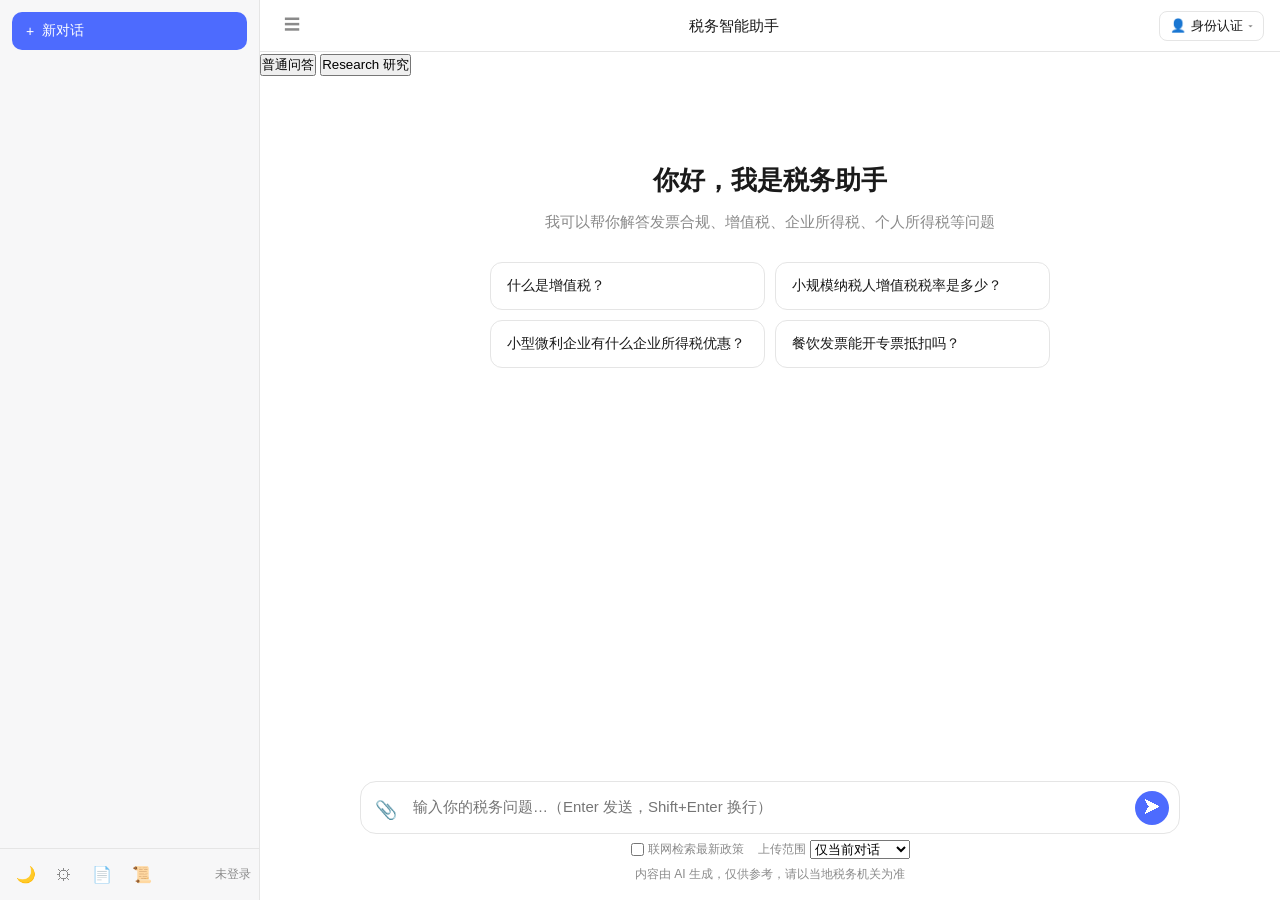
==== commit bd85cb08: "fix: 深度研究功能效率提升" ====
--- a/web/templates/index.html
+++ b/web/templates/index.html
@@ -410,6 +410,7 @@
                     <label for="research-query">客户咨询问题与已知业务事实</label>
                     <textarea id="research-query" rows="4" maxlength="16000" required style="resize:none" aria-describedby="research-error" placeholder="请说明业务背景、税种、地区及所属期；暂时不清楚的条件可以保留未知。"></textarea>
                     <label class="research-inline"><input type="checkbox" id="research-web"> 检索并读取官方网页</label>
+                    <label class="research-inline"><input type="checkbox" id="research-reference"> 证据不足时提供参考性分析</label>
                     <button type="submit" id="research-create">创建并开始研究</button>
                 </form>
                 <div class="research-actions">
@@ -450,7 +451,7 @@
                         <button class="send-btn" id="send-btn" onclick="sendMessage()">➤</button>
                     </div>
                     <div class="source-filter">
-                        <label><input type="checkbox" id="chk-web" onchange="updateSourceTypes()"> 联网检索最新政策</label>
+                        <label><input type="checkbox" id="chk-web"> 联网检索最新政策</label>
                         <label>上传范围 <select id="upload-scope"><option value="session">仅当前对话</option><option value="global">我的所有对话</option></select></label>
                     </div>
                     <div class="composer-hint">内容由 AI 生成，仅供参考，请以当地税务机关为准</div>
@@ -519,7 +520,7 @@
 
         let currentSessionId = '';
         const conversationStorageKey = () => 'tax_agent_session_id_' + TaxAuth.user().role;
-        let selectedSourceTypes = ['default', 'user_upload'];
+        const selectedSourceTypes = ['default', 'user_upload'];
         let abortController = null;
         let autoScroll = true;
         let streaming = false;
@@ -896,13 +897,6 @@
             }
         });
 
-        // ---------- 联网检索 ----------
-        function updateSourceTypes() {
-            const webChecked = document.getElementById('chk-web')?.checked || false;
-            selectedSourceTypes = ['default', 'user_upload'];
-            if (webChecked) selectedSourceTypes.push('web_search');
-        }
-
         // ---------- 发送 ----------
         async function sendMessage() {
             if (streaming) { abortController && abortController.abort(); return; }
@@ -959,6 +953,7 @@
                 const reader = resp.body.getReader();
                 const decoder = new TextDecoder();
                 let buffer = '';
+                let completed = false;
 
                 while (true) {
                     const { done, value } = await reader.read();
@@ -992,13 +987,15 @@
                         } else if (type === 'error') {
                             let error = dataStr;
                             try { const payload = JSON.parse(dataStr); error = payload.msg || payload; } catch (e) {}
-                            answerText += '\n\n⚠️ ' + error;
+                            throw new Error(error);
                         } else if (type === 'done') {
                             const turn = JSON.parse(dataStr);
+                            completed = true;
                             if (turn && Number.isInteger(turn.revision) && auth === TaxAuth.snapshot()) retractions.set(sid, turn);
                         }
                     }
                 }
+                if (!completed) throw new Error('连接在回复完成前中断，请重试');
 
                 assistantMsg.bubble.classList.remove('typing-cursor');
                 assistantMsg.bubble.innerHTML = renderMarkdown(answerText) || '（未返回内容）';
